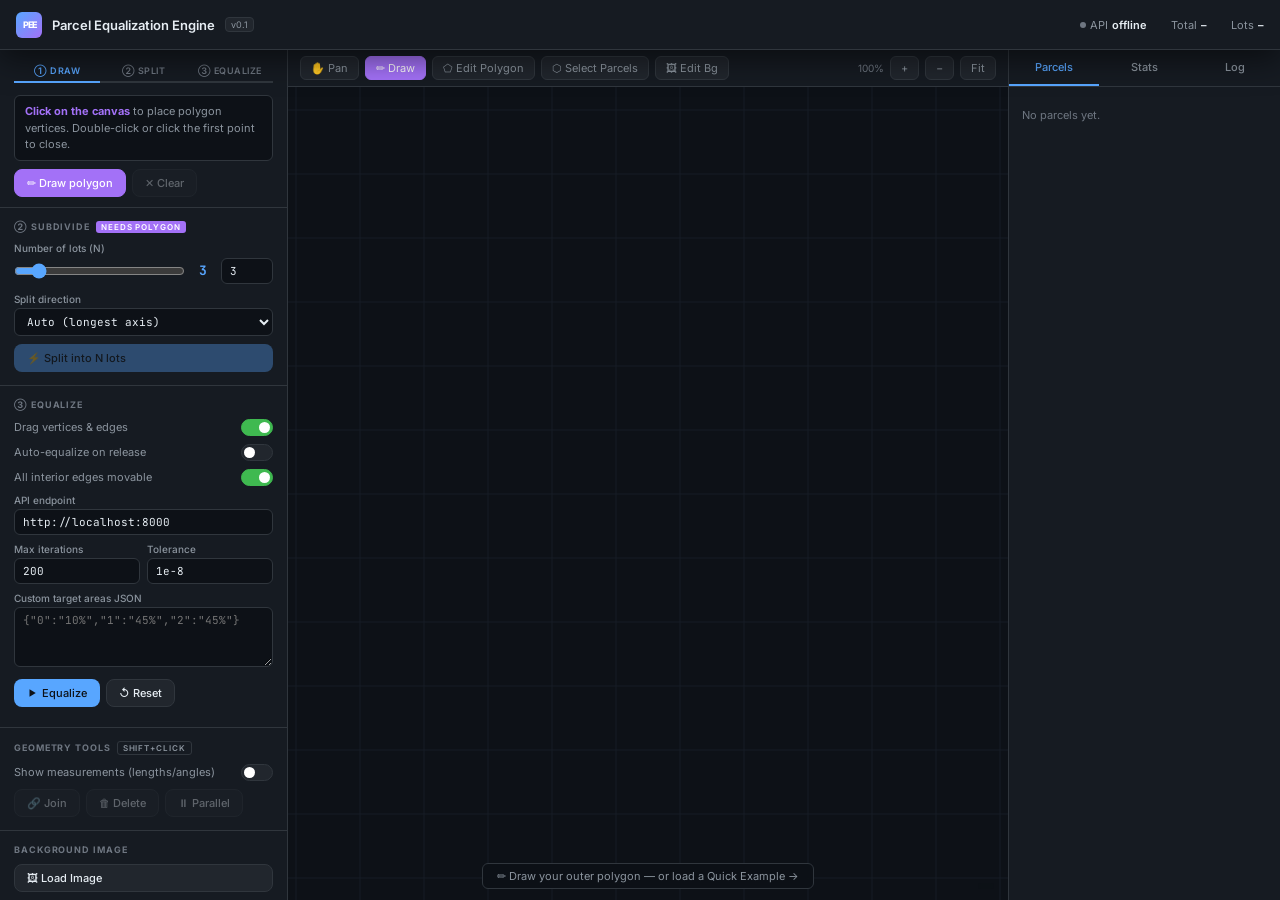
==== gui/index.html @ 61d22f45 "init" ====
<!doctype html>
<html lang="en">
  <head>
    <meta charset="UTF-8" />
    <meta name="viewport" content="width=device-width, initial-scale=1.0" />
    <title>Parcel Equalization Engine</title>
    <link rel="preconnect" href="https://fonts.googleapis.com" />
    <link
      href="https://fonts.googleapis.com/css2?family=Inter:wght@300;400;500;600;700&family=JetBrains+Mono:wght@400;500&display=swap"
      rel="stylesheet"
    />
    <style>
      :root {
        --bg: #0d1117;
        --bg2: #161b22;
        --bg3: #21262d;
        --bg4: #1c2128;
        --border: #30363d;
        --accent: #58a6ff;
        --g: #3fb950;
        --r: #f78166;
        --y: #d29922;
        --p: #a371f7;
        --text: #e6edf3;
        --t2: #8b949e;
        --t3: #6e7681;
        --rad: 8px;
        --sh: 0 8px 32px rgba(0, 0, 0, 0.55);
      }
      *,
      *::before,
      *::after {
        box-sizing: border-box;
        margin: 0;
        padding: 0;
      }
      html,
      body {
        height: 100%;
        font-family: "Inter", sans-serif;
        background: var(--bg);
        color: var(--text);
        overflow: hidden;
      }

      /* layout */
      #app {
        display: grid;
        grid-template-rows: 50px 1fr;
        height: 100vh;
      }
      #main {
        display: grid;
        grid-template-columns: 288px 1fr 272px;
        overflow: hidden;
      }

      /* header */
      header {
        background: var(--bg2);
        border-bottom: 1px solid var(--border);
        display: flex;
        align-items: center;
        gap: 10px;
        padding: 0 16px;
        box-shadow: var(--sh);
        z-index: 10;
      }
      .logo-i {
        width: 26px;
        height: 26px;
        border-radius: 6px;
        background: linear-gradient(135deg, #58a6ff, #a371f7);
        display: flex;
        align-items: center;
        justify-content: center;
        font-size: 9px;
        font-weight: 800;
        color: #fff;
        letter-spacing: -1px;
      }
      .logo-t {
        font-size: 13px;
        font-weight: 600;
      }
      .badge {
        font-size: 9px;
        background: var(--bg3);
        border: 1px solid var(--border);
        border-radius: 4px;
        padding: 1px 5px;
        color: var(--t2);
      }
      .sp {
        flex: 1;
      }
      .hs {
        font-size: 11px;
        color: var(--t2);
        display: flex;
        align-items: center;
        gap: 4px;
      }
      .hs b {
        color: var(--text);
        font-weight: 600;
      }
      .dot {
        width: 6px;
        height: 6px;
        border-radius: 50%;
        background: var(--t3);
        transition: background 0.3s;
      }
      .dot.on {
        background: var(--g);
        box-shadow: 0 0 5px var(--g);
      }

      /* sidebar */
      #sidebar {
        background: var(--bg2);
        border-right: 1px solid var(--border);
        display: flex;
        flex-direction: column;
        overflow-y: auto;
        overflow-x: hidden;
      }
      .sec {
        border-bottom: 1px solid var(--border);
        padding: 13px 14px;
      }
      .sec:last-child {
        border-bottom: none;
      }
      .sh {
        font-size: 9px;
        font-weight: 700;
        color: var(--t3);
        text-transform: uppercase;
        letter-spacing: 0.9px;
        margin-bottom: 9px;
        display: flex;
        align-items: center;
        gap: 6px;
      }
      .sh-badge {
        font-size: 8px;
        background: var(--p);
        color: #fff;
        border-radius: 3px;
        padding: 1px 5px;
        font-weight: 600;
      }

      /* button */
      .btn {
        display: inline-flex;
        align-items: center;
        gap: 5px;
        padding: 6px 12px;
        border-radius: var(--rad);
        border: 1px solid transparent;
        font-family: inherit;
        font-size: 11px;
        font-weight: 500;
        cursor: pointer;
        transition: all 0.15s;
        white-space: nowrap;
      }
      .btn-p {
        background: var(--accent);
        color: #0d1117;
      }
      .btn-p:hover {
        background: #79b8ff;
        box-shadow: 0 0 14px rgba(88, 166, 255, 0.3);
        transform: translateY(-1px);
      }
      .btn-g {
        background: var(--bg3);
        color: var(--text);
        border-color: var(--border);
      }
      .btn-g:hover {
        border-color: var(--accent);
        color: var(--accent);
      }
      .btn-r {
        background: transparent;
        color: var(--r);
        border-color: var(--r);
      }
      .btn-r:hover {
        background: var(--r);
        color: #fff;
      }
      .btn-draw {
        background: transparent;
        color: var(--p);
        border-color: var(--p);
      }
      .btn-draw.active {
        background: var(--p);
        color: #fff;
      }
      .btn:disabled {
        opacity: 0.35;
        cursor: not-allowed;
        transform: none !important;
      }
      .brow {
        display: flex;
        gap: 6px;
        flex-wrap: wrap;
      }

      /* form */
      .fr {
        margin-bottom: 8px;
      }
      .fr label {
        display: block;
        font-size: 10px;
        color: var(--t2);
        margin-bottom: 3px;
        font-weight: 500;
      }
      .fr input,
      .fr select,
      .fr textarea {
        width: 100%;
        background: var(--bg);
        border: 1px solid var(--border);
        border-radius: 6px;
        color: var(--text);
        font-family: "JetBrains Mono", monospace;
        font-size: 11px;
        padding: 5px 8px;
        outline: none;
        transition: border-color 0.15s;
      }
      .fr input:focus,
      .fr select:focus,
      .fr textarea:focus {
        border-color: var(--accent);
        box-shadow: 0 0 0 2px rgba(88, 166, 255, 0.1);
      }
      .fr textarea {
        resize: vertical;
        min-height: 60px;
      }
      .fi2 {
        display: grid;
        grid-template-columns: 1fr 1fr;
        gap: 7px;
      }

      /* slider */
      .slid-wrap {
        display: flex;
        align-items: center;
        gap: 8px;
      }
      .slid-wrap input[type="range"] {
        flex: 1;
        accent-color: var(--accent);
        cursor: pointer;
      }
      .slid-val {
        font-family: "JetBrains Mono", monospace;
        font-size: 13px;
        font-weight: 700;
        color: var(--accent);
        min-width: 20px;
        text-align: center;
      }

      /* toggle */
      .tr {
        display: flex;
        align-items: center;
        justify-content: space-between;
        margin-bottom: 8px;
      }
      .tr label {
        font-size: 11px;
        color: var(--t2);
      }
      .tog {
        width: 32px;
        height: 17px;
        background: var(--bg3);
        border: 1px solid var(--border);
        border-radius: 9px;
        cursor: pointer;
        position: relative;
        transition: background 0.2s;
        flex-shrink: 0;
      }
      .tog.on {
        background: var(--g);
        border-color: var(--g);
      }
      .tog::after {
        content: "";
        width: 11px;
        height: 11px;
        background: #fff;
        border-radius: 50%;
        position: absolute;
        top: 2px;
        left: 2px;
        transition: left 0.2s;
      }
      .tog.on::after {
        left: 17px;
      }

      /* draw status */
      #draw-status {
        font-size: 11px;
        color: var(--t2);
        padding: 7px 10px;
        background: var(--bg);
        border: 1px solid var(--border);
        border-radius: 6px;
        margin-bottom: 8px;
        line-height: 1.5;
      }
      #draw-status b {
        color: var(--p);
      }
      #draw-status.done b {
        color: var(--g);
      }

      /* canvas area */
      #cv-wrap {
        position: relative;
        background: var(--bg);
        display: flex;
        flex-direction: column;
        overflow: hidden;
      }
      #cv-bar {
        padding: 6px 12px;
        background: var(--bg2);
        border-bottom: 1px solid var(--border);
        display: flex;
        align-items: center;
        gap: 6px;
      }
      .tb {
        padding: 4px 10px;
        border-radius: 6px;
        border: 1px solid var(--border);
        background: var(--bg3);
        color: var(--t2);
        font-size: 11px;
        cursor: pointer;
        font-family: inherit;
        transition: all 0.15s;
        display: flex;
        align-items: center;
        gap: 4px;
      }
      .tb:hover {
        border-color: var(--accent);
        color: var(--accent);
      }
      .tb.on {
        background: var(--accent);
        color: #0d1117;
        border-color: var(--accent);
      }
      .tb.on-p {
        background: var(--p);
        color: #fff;
        border-color: var(--p);
      }
      .tb.on-y {
        background: var(--y);
        color: #0d1117;
        border-color: var(--y);
      }
      #cv-ctr {
        flex: 1;
        position: relative;
      }
      canvas {
        display: block;
        width: 100%;
        height: 100%;
        outline: none;
      }
      .hint {
        position: absolute;
        bottom: 12px;
        left: 50%;
        transform: translateX(-50%);
        background: rgba(13, 17, 23, 0.9);
        border: 1px solid var(--border);
        border-radius: 6px;
        padding: 5px 14px;
        font-size: 11px;
        color: var(--t2);
        pointer-events: none;
        backdrop-filter: blur(8px);
        white-space: nowrap;
        transition: opacity 0.3s;
      }

      /* coords display */
      #coords {
        position: absolute;
        bottom: 12px;
        right: 14px;
        font-family: "JetBrains Mono", monospace;
        font-size: 10px;
        color: var(--t3);
        background: rgba(13, 17, 23, 0.7);
        padding: 3px 8px;
        border-radius: 4px;
        pointer-events: none;
      }

      /* right panel */
      #right {
        background: var(--bg2);
        border-left: 1px solid var(--border);
        display: flex;
        flex-direction: column;
        overflow: hidden;
      }
      .tabs {
        display: flex;
        border-bottom: 1px solid var(--border);
      }
      .tab {
        flex: 1;
        padding: 10px 5px;
        font-size: 11px;
        font-weight: 500;
        text-align: center;
        cursor: pointer;
        border-bottom: 2px solid transparent;
        color: var(--t2);
        transition: all 0.15s;
        user-select: none;
      }
      .tab.on {
        color: var(--accent);
        border-bottom-color: var(--accent);
      }
      .tc {
        display: none;
        flex: 1;
        overflow-y: auto;
        padding: 13px;
      }
      .tc.on {
        display: block;
      }

      /* parcel card */
      .pc {
        background: var(--bg3);
        border: 1px solid var(--border);
        border-radius: var(--rad);
        padding: 9px 11px;
        margin-bottom: 6px;
        cursor: pointer;
        transition: border-color 0.15s;
      }
      .pc:hover {
        border-color: #3a4150;
      }
      .pc.sel {
        border-color: var(--accent);
        box-shadow: 0 0 14px rgba(88, 166, 255, 0.1);
      }
      .pch {
        display: flex;
        align-items: center;
        gap: 7px;
        margin-bottom: 4px;
      }
      .pcd {
        width: 8px;
        height: 8px;
        border-radius: 2px;
        flex-shrink: 0;
      }
      .pcn {
        font-size: 11px;
        font-weight: 600;
      }
      .pca {
        font-family: "JetBrains Mono", monospace;
        font-size: 10px;
        color: var(--t2);
      }
      .pce {
        font-size: 9px;
        margin-top: 3px;
      }
      .eg {
        color: var(--g);
      }
      .ew {
        color: var(--y);
      }
      .eb {
        color: var(--r);
      }
      .pb {
        height: 3px;
        background: var(--bg);
        border-radius: 2px;
        margin-top: 5px;
        overflow: hidden;
      }
      .pf {
        height: 100%;
        border-radius: 2px;
        transition: width 0.5s ease;
      }

      /* stats */
      .sg {
        display: grid;
        grid-template-columns: 1fr 1fr;
        gap: 6px;
        margin-bottom: 10px;
      }
      .sc {
        background: var(--bg3);
        border: 1px solid var(--border);
        border-radius: 6px;
        padding: 8px 10px;
      }
      .sl {
        font-size: 9px;
        color: var(--t3);
        text-transform: uppercase;
        letter-spacing: 0.5px;
      }
      .sv {
        font-size: 16px;
        font-weight: 700;
        font-family: "JetBrains Mono", monospace;
        margin-top: 1px;
      }
      .sv.g {
        color: var(--g);
      }
      .sv.r {
        color: var(--r);
      }
      .sv.a {
        color: var(--accent);
      }

      /* log */
      #log {
        font-family: "JetBrains Mono", monospace;
        font-size: 10px;
        color: var(--t2);
        white-space: pre-wrap;
        word-break: break-all;
        padding: 9px;
        background: var(--bg);
        border: 1px solid var(--border);
        border-radius: 6px;
        max-height: 100%;
        overflow-y: auto;
        line-height: 1.7;
      }
      .lok {
        color: var(--g);
      }
      .lr {
        color: var(--r);
      }
      .la {
        color: var(--accent);
      }
      .ly {
        color: var(--y);
      }

      /* toast */
      #toasts {
        position: fixed;
        top: 62px;
        right: 12px;
        display: flex;
        flex-direction: column;
        gap: 6px;
        z-index: 999;
      }
      .toast {
        background: var(--bg2);
        border: 1px solid var(--border);
        border-radius: 7px;
        padding: 8px 13px;
        font-size: 11px;
        box-shadow: var(--sh);
        display: flex;
        align-items: center;
        gap: 8px;
        animation: tin 0.2s ease;
        max-width: 280px;
      }
      .toast.ok {
        border-color: var(--g);
      }
      .toast.er {
        border-color: var(--r);
      }
      @keyframes tin {
        from {
          opacity: 0;
          transform: translateX(14px);
        }
        to {
          opacity: 1;
          transform: none;
        }
      }

      /* spinner */
      .sp2 {
        width: 12px;
        height: 12px;
        border: 2px solid transparent;
        border-top-color: currentColor;
        border-radius: 50%;
        animation: rot 0.7s linear infinite;
        display: inline-block;
      }
      @keyframes rot {
        to {
          transform: rotate(360deg);
        }
      }

      ::-webkit-scrollbar {
        width: 4px;
        height: 4px;
      }
      ::-webkit-scrollbar-track {
        background: transparent;
      }
      ::-webkit-scrollbar-thumb {
        background: var(--border);
        border-radius: 2px;
      }

      /* modal */
      #modal {
        display: none;
        position: fixed;
        inset: 0;
        background: rgba(0, 0, 0, 0.72);
        z-index: 500;
        align-items: center;
        justify-content: center;
      }
      #modal.open {
        display: flex;
      }
      .mbox {
        background: var(--bg2);
        border: 1px solid var(--border);
        border-radius: 10px;
        padding: 20px;
        width: 480px;
        max-height: 78vh;
        overflow-y: auto;
        box-shadow: var(--sh);
      }
      .mt {
        font-size: 14px;
        font-weight: 600;
        margin-bottom: 12px;
      }
      .mf {
        display: flex;
        gap: 7px;
        margin-top: 12px;
        justify-content: flex-end;
      }

      /* step indicator */
      .steps {
        display: flex;
        gap: 0;
        margin-bottom: 12px;
      }
      .step {
        flex: 1;
        padding: 5px 0;
        font-size: 9px;
        text-align: center;
        color: var(--t3);
        border-bottom: 2px solid var(--border);
        font-weight: 600;
        text-transform: uppercase;
        letter-spacing: 0.5px;
      }
      .step.done {
        color: var(--g);
        border-bottom-color: var(--g);
      }
      .step.active {
        color: var(--accent);
        border-bottom-color: var(--accent);
      }
    </style>
  </head>
  <body>
    <div id="app">
      <!-- HEADER -->
      <header>
        <div class="logo-i">PEE</div>
        <div class="logo-t">Parcel Equalization Engine</div>
        <div class="badge">v0.1</div>
        <div class="sp"></div>
        <div class="hs">
          <div class="dot" id="api-dot"></div>
          API <b id="api-st">–</b>
        </div>
        &nbsp;
        <div class="hs">Total <b id="hdr-a">–</b></div>
        &nbsp;
        <div class="hs">Lots <b id="hdr-n">–</b></div>
      </header>

      <div id="main">
        <!-- ═══ SIDEBAR ═══ -->
        <div id="sidebar">
          <!-- STEP INDICATOR -->
          <div class="sec" style="padding: 10px 14px">
            <div class="steps">
              <div class="step active" id="stp-1">① Draw</div>
              <div class="step" id="stp-2">② Split</div>
              <div class="step" id="stp-3">③ Equalize</div>
            </div>

            <!-- Draw status -->
            <div id="draw-status">
              <b>Click on the canvas to place polygon vertices.</b> Double-click
              or click the first point to close.
            </div>

            <div class="brow" style="margin-top: 8px">
              <button
                class="btn btn-draw active"
                id="btn-draw-tool"
                onclick="setTool('draw')"
              >
                ✏ Draw polygon
              </button>
              <button
                class="btn btn-g"
                id="btn-clear-draw"
                onclick="clearDraw()"
                disabled
              >
                ✕ Clear
              </button>
            </div>
          </div>

          <!-- SUBDIVIDE -->
          <div class="sec" id="sec-split">
            <div class="sh">
              ② Subdivide
              <span class="sh-badge" id="split-badge">needs polygon</span>
            </div>

            <div class="fr">
              <label>Number of lots (N)</label>
              <div class="slid-wrap">
                <input
                  type="range"
                  id="n-range"
                  min="2"
                  max="20"
                  value="3"
                  oninput="syncN(this.value)"
                />
                <div class="slid-val" id="n-val">3</div>
                <input
                  type="number"
                  id="n-num"
                  min="2"
                  max="20"
                  value="3"
                  style="width: 52px"
                  oninput="syncN(this.value)"
                />
              </div>
            </div>

            <div class="fr">
              <label>Split direction</label>
              <select id="split-dir">
                <option value="auto">Auto (longest axis)</option>
                <option value="h">Horizontal strips</option>
                <option value="v">Vertical strips</option>
              </select>
            </div>

            <button
              class="btn btn-p"
              id="btn-split"
              onclick="doSplit()"
              disabled
              style="width: 100%"
            >
              ⚡ Split into N lots
            </button>
          </div>

          <!-- EQUALIZE -->
          <div class="sec">
            <div class="sh">③ Equalize</div>

            <div class="tr">
              <label>Drag vertices &amp; edges</label>
              <div
                class="tog on"
                id="tog-drag"
                onclick="tog(this, 'dragMode')"
              ></div>
            </div>
            <div class="tr">
              <label>Auto-equalize on release</label>
              <div
                class="tog"
                id="tog-live"
                onclick="tog(this, 'liveEq')"
              ></div>
            </div>
            <div class="tr">
              <label>All interior edges movable</label>
              <div
                class="tog on"
                id="tog-all"
                onclick="tog(this, 'allMovable')"
              ></div>
            </div>

            <div class="fr">
              <label>API endpoint</label
              ><input id="api-url" value="http://localhost:8000" />
            </div>
            <div class="fi2">
              <div class="fr">
                <label>Max iterations</label
                ><input id="max-iter" type="number" value="200" />
              </div>
              <div class="fr">
                <label>Tolerance</label><input id="tol" value="1e-8" />
              </div>
            </div>
            <div class="fr">
              <label>Custom target areas JSON</label>
              <textarea
                id="ta-json"
                placeholder='{"0":"10%","1":"45%","2":"45%"}'
              ></textarea>
            </div>

            <div class="brow" style="margin-bottom: 7px">
              <button class="btn btn-p" id="btn-eq" onclick="runEq()">
                <svg
                  width="10"
                  height="10"
                  viewBox="0 0 16 16"
                  fill="currentColor"
                >
                  <path d="M4 2l10 6-10 6V2z" />
                </svg>
                Equalize
              </button>
              <button class="btn btn-g" onclick="resetAll()">↺ Reset</button>
            </div>
          </div>

          <!-- GEOMETRY TOOLS -->
          <div class="sec">
            <div class="sh">
              Geometry Tools
              <span
                class="sh-badge"
                style="
                  background: transparent;
                  color: var(--t2);
                  border: 1px solid var(--border);
                "
                >Shift+Click</span
              >
            </div>
            <div class="tr" style="margin-bottom: 8px">
              <label>Show measurements (lengths/angles)</label>
              <div
                class="tog"
                id="tog-meas"
                onclick="tog(this, 'showMeas')"
              ></div>
            </div>
            <div class="brow">
              <button
                class="btn btn-g"
                id="btn-join"
                onclick="joinSelected()"
                disabled
              >
                🔗 Join
              </button>
              <button
                class="btn btn-g"
                id="btn-del"
                onclick="deleteSelected()"
                disabled
              >
                🗑 Delete
              </button>
              <button
                class="btn btn-g"
                id="btn-para"
                onclick="makeParallel()"
                disabled
              >
                ⏸ Parallel
              </button>
            </div>
          </div>

          <!-- BACKGROUND IMAGE -->
          <div class="sec">
            <div class="sh">Background Image</div>
            <input
              type="file"
              id="bg-file"
              accept="image/*"
              style="display: none"
              onchange="loadBg(this)"
            />
            <button
              class="btn btn-g"
              onclick="document.getElementById('bg-file').click()"
              style="width: 100%; margin-bottom: 8px"
            >
              🖼 Load Image
            </button>

            <div id="bg-controls" style="display: none">
              <div class="fr">
                <label>Opacity</label
                ><input
                  id="bg-op"
                  type="range"
                  min="0"
                  max="1"
                  step="0.05"
                  value="0.5"
                  oninput="
                    S.bg.opacity = parseFloat(this.value);
                    draw();
                  "
                />
              </div>

              <div class="fr">
                <label>Rotation (deg)</label
                ><input
                  id="bg-rt"
                  type="range"
                  min="-180"
                  max="180"
                  step="1"
                  value="0"
                  oninput="
                    S.bg.rot = parseFloat(this.value);
                    draw();
                  "
                />
              </div>
              <div class="fi2">
                <div class="fr">
                  <label>X Offset</label
                  ><input
                    id="bg-x"
                    type="number"
                    value="0"
                    step="5"
                    oninput="
                      S.bg.x = parseFloat(this.value) || 0;
                      draw();
                    "
                  />
                </div>
                <div class="fr">
                  <label>Y Offset</label
                  ><input
                    id="bg-y"
                    type="number"
                    value="0"
                    step="5"
                    oninput="
                      S.bg.y = parseFloat(this.value) || 0;
                      draw();
                    "
                  />
                </div>
              </div>
            </div>
          </div>

          <!-- QUICK EXAMPLES -->
          <div class="sec">
            <div class="sh">Quick examples</div>
            <div class="brow">
              <button class="btn btn-g" onclick="loadEx('3lot')">3-lot</button>
              <button class="btn btn-g" onclick="loadEx('5lot')">5-lot</button>
              <button class="btn btn-g" onclick="loadEx('lshape')">
                L-shape
              </button>
              <button class="btn btn-g" onclick="loadEx('fan')">Fan</button>
            </div>
          </div>

          <!-- IMPORT / EXPORT -->
          <div class="sec">
            <div class="sh">Import / Export</div>
            <div class="brow">
              <button class="btn btn-g" onclick="openModal()">
                📋 Paste GeoJSON
              </button>
              <button class="btn btn-g" onclick="exportGJ()">⬇ Export</button>
            </div>
          </div>
        </div>
        <!-- /sidebar -->

        <!-- ═══ CANVAS ═══ -->
        <div id="cv-wrap">
          <div id="cv-bar">
            <button class="tb" id="tool-pan" onclick="setTool('pan')">
              ✋ Pan
            </button>
            <button class="tb on-p" id="tool-draw" onclick="setTool('draw')">
              ✏ Draw
            </button>
            <button
              class="tb"
              id="tool-edit-outer"
              onclick="setTool('edit-outer')"
            >
              ⬠ Edit Polygon
            </button>
            <button class="tb" id="tool-select" onclick="setTool('select')">
              ⬡ Select Parcels
            </button>
            <button class="tb" id="tool-edit-bg" onclick="setTool('edit-bg')">
              🖼 Edit Bg
            </button>
            <div style="flex: 1"></div>
            <span style="font-size: 10px; color: var(--t3)" id="zoom-lbl"
              >100%</span
            >
            <button class="tb" onclick="doZoom(1.2)">+</button>
            <button class="tb" onclick="doZoom(0.83)">−</button>
            <button class="tb" onclick="fitView()">Fit</button>
          </div>
          <div id="cv-ctr">
            <canvas id="canvas" tabindex="1"></canvas>
            <div class="hint" id="hint">
              ✏ Draw your outer polygon — or load a Quick Example →
            </div>
            <div id="coords"></div>
          </div>
        </div>

        <!-- ═══ RIGHT PANEL ═══ -->
        <div id="right">
          <div class="tabs">
            <div class="tab on" onclick="showTab('parcels')">Parcels</div>
            <div class="tab" onclick="showTab('stats')">Stats</div>
            <div class="tab" onclick="showTab('log')">Log</div>
          </div>
          <div class="tc on" id="tab-parcels">
            <div id="main-pc-info" style="margin-bottom: 8px"></div>
            <div id="pc-list">
              <p style="color: var(--t3); font-size: 11px">No parcels yet.</p>
            </div>
          </div>
          <div class="tc" id="tab-stats">
            <div class="sg">
              <div class="sc">
                <div class="sl">Status</div>
                <div class="sv" id="st-ok">–</div>
              </div>
              <div class="sc">
                <div class="sl">Iters</div>
                <div class="sv a" id="st-it">–</div>
              </div>
              <div class="sc">
                <div class="sl">Max Err %</div>
                <div class="sv" id="st-er">–</div>
              </div>
              <div class="sc">
                <div class="sl">Parcels</div>
                <div class="sv a" id="st-n">–</div>
              </div>
            </div>
          </div>
          <div
            class="tc"
            id="tab-log"
            style="padding: 0; flex: 1; overflow: hidden"
          >
            <div
              id="log"
              style="
                height: 100%;
                max-height: none;
                border: none;
                border-radius: 0;
              "
            >
              Parcel Equalization Engine ready. Tip: ✏ Draw a polygon → ⚡ Split
              → ⬡ drag vertices/edges → ▶ Equalize Hold Shift or Alt while
              dragging to bypass snapping. Select a vertex and press Delete to
              remove it.
            </div>
          </div>
        </div>
      </div>
      <!-- /main -->
    </div>
    <!-- /app -->

    <div id="toasts"></div>

    <!-- PASTE MODAL -->
    <div id="modal">
      <div class="mbox">
        <div class="mt">Paste custom GeoJSON</div>
        <div class="fr">
          <label
            ><code style="color: var(--accent)">{"outer":…,"parcels":[…]}</code>
            or FeatureCollection</label
          >
          <textarea
            id="paste-in"
            style="min-height: 190px; font-size: 10px"
            placeholder='{"outer":{"type":"Polygon","coordinates":[…]},"parcels":[…]}'
          ></textarea>
        </div>
        <div class="mf">
          <button class="btn btn-g" onclick="closeModal()">Cancel</button>
          <button class="btn btn-p" onclick="importGJ()">Load</button>
        </div>
      </div>
    </div>

    <script>
      // ══════════════════════════════════════════════════════
      // COLOURS & EXAMPLES
      // ══════════════════════════════════════════════════════
      const COLORS = [
        "#58a6ff",
        "#3fb950",
        "#a371f7",
        "#f78166",
        "#d29922",
        "#56d364",
        "#79c0ff",
        "#ffa657",
        "#f2cc60",
        "#bc8cff",
      ];

      const EXAMPLES = {
        "3lot": {
          outer: {
            type: "Polygon",
            coordinates: [
              [
                [0, 0],
                [30, 0],
                [30, 10],
                [0, 10],
                [0, 0],
              ],
            ],
          },
          parcels: [
            {
              type: "Polygon",
              coordinates: [
                [
                  [0, 0],
                  [8, 0],
                  [8, 10],
                  [0, 10],
                  [0, 0],
                ],
              ],
            },
            {
              type: "Polygon",
              coordinates: [
                [
                  [8, 0],
                  [22, 0],
                  [22, 10],
                  [8, 10],
                  [8, 0],
                ],
              ],
            },
            {
              type: "Polygon",
              coordinates: [
                [
                  [22, 0],
                  [30, 0],
                  [30, 10],
                  [22, 10],
                  [22, 0],
                ],
              ],
            },
          ],
        },
        "5lot": {
          outer: {
            type: "Polygon",
            coordinates: [
              [
                [0, 0],
                [50, 0],
                [50, 10],
                [0, 10],
                [0, 0],
              ],
            ],
          },
          parcels: [
            {
              type: "Polygon",
              coordinates: [
                [
                  [0, 0],
                  [5, 0],
                  [5, 10],
                  [0, 10],
                  [0, 0],
                ],
              ],
            },
            {
              type: "Polygon",
              coordinates: [
                [
                  [5, 0],
                  [20, 0],
                  [20, 10],
                  [5, 10],
                  [5, 0],
                ],
              ],
            },
            {
              type: "Polygon",
              coordinates: [
                [
                  [20, 0],
                  [28, 0],
                  [28, 10],
                  [20, 10],
                  [20, 0],
                ],
              ],
            },
            {
              type: "Polygon",
              coordinates: [
                [
                  [28, 0],
                  [40, 0],
                  [40, 10],
                  [28, 10],
                  [28, 0],
                ],
              ],
            },
            {
              type: "Polygon",
              coordinates: [
                [
                  [40, 0],
                  [50, 0],
                  [50, 10],
                  [40, 10],
                  [40, 0],
                ],
              ],
            },
          ],
        },
        lshape: {
          outer: {
            type: "Polygon",
            coordinates: [
              [
                [0, 0],
                [20, 0],
                [20, 8],
                [10, 8],
                [10, 16],
                [0, 16],
                [0, 0],
              ],
            ],
          },
          parcels: [
            {
              type: "Polygon",
              coordinates: [
                [
                  [0, 0],
                  [10, 0],
                  [10, 8],
                  [0, 8],
                  [0, 0],
                ],
              ],
            },
            {
              type: "Polygon",
              coordinates: [
                [
                  [10, 0],
                  [20, 0],
                  [20, 8],
                  [10, 8],
                  [10, 0],
                ],
              ],
            },
            {
              type: "Polygon",
              coordinates: [
                [
                  [0, 8],
                  [10, 8],
                  [10, 16],
                  [0, 16],
                  [0, 8],
                ],
              ],
            },
          ],
        },
        fan: {
          outer: {
            type: "Polygon",
            coordinates: [
              [
                [0, 0],
                [16, 0],
                [16, 10],
                [0, 10],
                [0, 0],
              ],
            ],
          },
          parcels: [
            {
              type: "Polygon",
              coordinates: [
                [
                  [0, 0],
                  [16, 0],
                  [8, 5],
                  [0, 0],
                ],
              ],
            },
            {
              type: "Polygon",
              coordinates: [
                [
                  [16, 0],
                  [16, 10],
                  [8, 5],
                  [16, 0],
                ],
              ],
            },
            {
              type: "Polygon",
              coordinates: [
                [
                  [16, 10],
                  [0, 10],
                  [0, 0],
                  [8, 5],
                  [16, 10],
                ],
              ],
            },
          ],
        },
      };

      // ══════════════════════════════════════════════════════
      // STATE
      // ══════════════════════════════════════════════════════
      const S = {
        tool: "draw",
        zoom: 40,
        pan: { x: 15, y: 5 },
        // Topology
        topo: null,
        outerGeo: null, // [{x,y}] — outer polygon used for split
        // Drawing
        drawPts: [], // [{x,y}] placed points
        mousePt: null, // current mouse world pos
        drawDone: false, // polygon closed
        showMeas: false,
        hoveredParcelId: null,
        // Drag / Select (Independent for outer vs topo)
        selVtxs: [], // array of {type:'topo'|'outer', id}
        selEdges: [], // array of edge objects
        dragVtx: null,
        dragStartPos: null,
        selVtxsInit: null,
        hoverVtx: null,
        dragEdge: null,
        hoverEdge: null,
        dragPan: null,
        selParcel: null,
        // Toggles
        dragMode: true,
        liveEq: false,
        allMovable: true,
        // Background
        bgImage: null,
        bg: { x: 0, y: 0, scale: 1, rot: 0, opacity: 0.5 },
        dragBg: null,
        dragBgStart: null,
      };

      // ══════════════════════════════════════════════════════
      // CANVAS
      // ══════════════════════════════════════════════════════
      const canvas = document.getElementById("canvas");
      const ctx = canvas.getContext("2d");

      function resize() {
        const c = document.getElementById("cv-ctr");
        canvas.width = c.clientWidth;
        canvas.height = c.clientHeight;
        draw();
      }
      window.addEventListener("resize", resize);
      resize();

      // ══════════════════════════════════════════════════════
      // WORLD ↔ SCREEN
      // ══════════════════════════════════════════════════════
      function w2s(wx, wy) {
        return [
          canvas.width / 2 + (wx - S.pan.x) * S.zoom,
          canvas.height / 2 - (wy - S.pan.y) * S.zoom,
        ];
      }
      function s2w(sx, sy) {
        return [
          (sx - canvas.width / 2) / S.zoom + S.pan.x,
          -(sy - canvas.height / 2) / S.zoom + S.pan.y,
        ];
      }

      // ══════════════════════════════════════════════════════
      // MATH / GEOMETRY HELPERS
      // ══════════════════════════════════════════════════════
      function closestPointOnSeg(p, a, b) {
        const dx = b.x - a.x,
          dy = b.y - a.y;
        const l2 = dx * dx + dy * dy;
        if (l2 === 0) return { x: a.x, y: a.y, t: 0 };
        let t = ((p.x - a.x) * dx + (p.y - a.y) * dy) / l2;
        t = Math.max(0, Math.min(1, t));
        return { x: a.x + t * dx, y: a.y + t * dy, t: t };
      }

      function constrainToBoundary(wx, wy) {
        if (!S.outerGeo || S.outerGeo.length < 3) return { x: wx, y: wy };
        let best = null,
          minDist = Infinity;
        for (let i = 0; i < S.outerGeo.length; i++) {
          const a = S.outerGeo[i],
            b = S.outerGeo[(i + 1) % S.outerGeo.length];
          const cp = closestPointOnSeg({ x: wx, y: wy }, a, b);
          const d = Math.hypot(wx - cp.x, wy - cp.y);
          if (d < minDist) {
            minDist = d;
            best = cp;
          }
        }
        return best;
      }

      function pipPoly(wx, wy, poly) {
        let inside = false;
        for (let i = 0, j = poly.length - 1; i < poly.length; j = i++) {
          const { x: xi, y: yi } = poly[i],
            { x: xj, y: yj } = poly[j];
          if (
            yi > wy !== yj > wy &&
            wx < ((xj - xi) * (wy - yi)) / (yj - yi) + xi
          ) {
            inside = !inside;
          }
        }
        return inside;
      }

      function sameVtx(v1, v2) {
        if (!v1 && !v2) return true;
        if (!v1 || !v2) return false;
        return v1.type === v2.type && v1.id === v2.id;
      }

      function getSnapPoint(wx, wy, ignoreVtx = null) {
        let best = null,
          minDist = Infinity;

        if (S.topo) {
          S.topo.vertices.forEach((v, i) => {
            if (ignoreVtx && ignoreVtx.type === "topo" && ignoreVtx.id === i)
              return;
            const d = Math.hypot(wx - v.x, wy - v.y);
            if (d > 1e-4 && d < minDist) {
              minDist = d;
              best = { x: v.x, y: v.y };
            }
          });
        }
        if (S.outerGeo) {
          S.outerGeo.forEach((v, i) => {
            if (ignoreVtx && ignoreVtx.type === "outer" && ignoreVtx.id === i)
              return;
            const d = Math.hypot(wx - v.x, wy - v.y);
            if (d > 1e-4 && d < minDist) {
              minDist = d;
              best = { x: v.x, y: v.y };
            }
          });
        }

        if (S.outerGeo) {
          for (let i = 0; i < S.outerGeo.length; i++) {
            if (
              ignoreVtx &&
              ignoreVtx.type === "outer" &&
              (ignoreVtx.id === i ||
                ignoreVtx.id === (i + 1) % S.outerGeo.length)
            )
              continue;
            const a = S.outerGeo[i],
              b = S.outerGeo[(i + 1) % S.outerGeo.length];
            const cp = closestPointOnSeg({ x: wx, y: wy }, a, b);
            const d = Math.hypot(wx - cp.x, wy - cp.y);
            if (d > 1e-4 && d < minDist) {
              minDist = d;
              best = cp;
            }
          }
        }
        if (S.topo) {
          S.topo.parcels.forEach((p) => {
            for (let i = 0; i < p.vids.length; i++) {
              const v1 = p.vids[i],
                v2 = p.vids[(i + 1) % p.vids.length];
              if (
                ignoreVtx &&
                ignoreVtx.type === "topo" &&
                (ignoreVtx.id === v1 || ignoreVtx.id === v2)
              )
                continue;
              const a = S.topo.vertices[v1],
                b = S.topo.vertices[v2];
              const cp = closestPointOnSeg({ x: wx, y: wy }, a, b);
              const d = Math.hypot(wx - cp.x, wy - cp.y);
              if (d > 1e-4 && d < minDist) {
                minDist = d;
                best = cp;
              }
            }
          });
        }
        return { pt: best, dist: minDist };
      }

      function enforceInsideAndSnap(wx, wy, e, ignoreVtx = null) {
        if (ignoreVtx && ignoreVtx.type === "outer") {
          const disableSnap =
            e && (e.shiftKey || e.altKey || e.ctrlKey || e.metaKey);
          if (!disableSnap) {
            const snap = getSnapPoint(wx, wy, ignoreVtx);
            if (snap.pt && snap.dist < 16 / S.zoom) return snap.pt;
          }
          return { x: wx, y: wy };
        }

        let isInside = true,
          cp = null;
        if (S.outerGeo && S.outerGeo.length >= 3) {
          isInside = pipPoly(wx, wy, S.outerGeo);
          cp = constrainToBoundary(wx, wy);
        }

        let target = { x: wx, y: wy };
        if (!isInside && cp) {
          target = cp;
        }

        const disableSnap =
          e && (e.shiftKey || e.altKey || e.ctrlKey || e.metaKey);
        if (!disableSnap) {
          const snap = getSnapPoint(target.x, target.y, ignoreVtx);
          // Snap radius gets slightly larger if constrained to boundary to help catch vertices
          if (snap.pt && snap.dist < 16 / S.zoom) return snap.pt;
        }

        return target;
      }

      // ══════════════════════════════════════════════════════
      // HIT TEST
      // ══════════════════════════════════════════════════════
      function hitVtx(sx, sy) {
        const [wx, wy] = s2w(sx, sy);
        let best = null,
          bestD = Infinity;

        if (S.tool === "select" && S.topo) {
          S.topo.vertices.forEach((v, i) => {
            const [vsx, vsy] = w2s(v.x, v.y);
            const d = Math.hypot(sx - vsx, sy - vsy);
            if (d < 14 && d < bestD) {
              bestD = d;
              best = { type: "topo", id: i };
            }
          });
        } else if (S.tool === "edit-outer" && S.outerGeo) {
          S.outerGeo.forEach((v, i) => {
            const [vsx, vsy] = w2s(v.x, v.y);
            const d = Math.hypot(sx - vsx, sy - vsy);
            if (d < 14 && d < bestD) {
              bestD = d;
              best = { type: "outer", id: i };
            }
          });
        }
        return best;
      }

      function hitEdge(sx, sy) {
        const [wx, wy] = s2w(sx, sy);
        let best = null,
          bestD = Infinity;

        if (S.tool === "select" && S.topo) {
          S.topo.parcels.forEach((p) => {
            for (let i = 0; i < p.vids.length; i++) {
              const v1 = p.vids[i],
                v2 = p.vids[(i + 1) % p.vids.length];
              const A = S.topo.vertices[v1],
                B = S.topo.vertices[v2];
              const [Asx, Asy] = w2s(A.x, A.y);
              const [Bsx, Bsy] = w2s(B.x, B.y);
              const cp = closestPointOnSeg(
                { x: sx, y: sy },
                { x: Asx, y: Asy },
                { x: Bsx, y: Bsy },
              );
              const d = Math.hypot(sx - cp.x, sy - cp.y);
              if (d < 8 && d < bestD) {
                bestD = d;
                best = { type: "topo", v1, v2 };
              }
            }
          });
        } else if (S.tool === "edit-outer" && S.outerGeo) {
          for (let i = 0; i < S.outerGeo.length; i++) {
            const a = S.outerGeo[i],
              b = S.outerGeo[(i + 1) % S.outerGeo.length];
            const [Asx, Asy] = w2s(a.x, a.y);
            const [Bsx, Bsy] = w2s(b.x, b.y);
            const cp = closestPointOnSeg(
              { x: sx, y: sy },
              { x: Asx, y: Asy },
              { x: Bsx, y: Bsy },
            );
            const d = Math.hypot(sx - cp.x, sy - cp.y);
            if (d < 8 && d < bestD) {
              bestD = d;
              best = { type: "outer", i1: i, i2: (i + 1) % S.outerGeo.length };
            }
          }
        }
        return best;
      }

      function hitBg(sx, sy) {
        if (S.tool !== "edit-bg" || !S.bgImage) return null;
        const [wx, wy] = s2w(sx, sy);
        const sw = S.bgImage.width * S.bg.scale;
        const sh = S.bgImage.height * S.bg.scale;
        const hw = sw / 2,
          hh = sh / 2;

        const dx = wx - S.bg.x,
          dy = wy - S.bg.y;
        const angle = (-S.bg.rot * Math.PI) / 180;
        const rx = dx * Math.cos(angle) - dy * Math.sin(angle);
        const ry = dx * Math.sin(angle) + dy * Math.cos(angle);

        const r = 16 / S.zoom;
        const corners = [
          { id: "tl", x: -hw, y: -hh },
          { id: "tr", x: hw, y: -hh },
          { id: "bl", x: -hw, y: hh },
          { id: "br", x: hw, y: hh },
        ];

        for (let c of corners) {
          if (Math.hypot(rx - c.x, ry - c.y) < r)
            return { type: "bg-corner", id: c.id };
        }

        if (rx >= -hw && rx <= hw && ry >= -hh && ry <= hh)
          return { type: "bg-body" };
        return null;
      }

      function pip(wx, wy, p) {
        const ring = p.vids.map((i) => S.topo.vertices[i]);
        let inside = false;
        for (let i = 0, j = ring.length - 1; i < ring.length; j = i++) {
          const { x: xi, y: yi } = ring[i],
            { x: xj, y: yj } = ring[j];
          if (
            yi > wy !== yj > wy &&
            wx < ((xj - xi) * (wy - yi)) / (yj - yi) + xi
          )
            inside = !inside;
        }
        return inside;
      }

      function lineIntersection(p1, p2, p3, p4) {
        const d1x = p1.x - p2.x,
          d1y = p1.y - p2.y;
        const d2x = p3.x - p4.x,
          d2y = p3.y - p4.y;
        const det = d1x * d2y - d1y * d2x;
        if (Math.abs(det) < 1e-9) return null;
        const c1 = p1.x * p2.y - p1.y * p2.x;
        const c2 = p3.x * p4.y - p3.y * p4.x;
        return {
          x: (c1 * d2x - c2 * d1x) / det,
          y: (c1 * d2y - c2 * d1y) / det,
        };
      }

      function getAdjVertex(vid, excludeVid) {
        if (!S.topo) return null;
        let best = null;
        S.topo.parcels.forEach((p) => {
          const n = p.vids.length;
          for (let i = 0; i < n; i++) {
            if (p.vids[i] === vid) {
              const p1 = p.vids[(i + n - 1) % n];
              const p2 = p.vids[(i + 1) % n];
              if (p1 !== excludeVid) best = p1;
              else if (p2 !== excludeVid) best = p2;
            }
          }
        });
        return best;
      }

      function getEdgePts(ed) {
        if (ed.type === "topo")
          return {
            A: S.topo.vertices[ed.v1],
            B: S.topo.vertices[ed.v2],
            v1: ed.v1,
            v2: ed.v2,
          };
        else
          return {
            A: S.outerGeo[ed.i1],
            B: S.outerGeo[ed.i2],
            i1: ed.i1,
            i2: ed.i2,
          };
      }

      function makeParallel() {
        if (!S.selEdges || S.selEdges.length !== 2) return;
        const ref = getEdgePts(S.selEdges[0]);
        const tgt = getEdgePts(S.selEdges[1]);

        // Reference vector
        const rx = ref.B.x - ref.A.x,
          ry = ref.B.y - ref.A.y;

        // Target midpoint
        const mx = (tgt.A.x + tgt.B.x) / 2,
          my = (tgt.A.y + tgt.B.y) / 2;

        // New Target infinite line passes through (mx, my) and (mx+rx, my+ry)
        const p1 = { x: mx, y: my },
          p2 = { x: mx + rx, y: my + ry };

        if (S.selEdges[1].type === "topo") {
          const a1 = getAdjVertex(tgt.v1, tgt.v2);
          const a2 = getAdjVertex(tgt.v2, tgt.v1);

          if (a1 !== null) {
            const vA = S.topo.vertices[a1];
            const inter = lineIntersection(p1, p2, tgt.A, vA);
            if (inter) {
              S.topo.vertices[tgt.v1].x = inter.x;
              S.topo.vertices[tgt.v1].y = inter.y;
            }
          }
          if (a2 !== null) {
            const vB = S.topo.vertices[a2];
            const inter = lineIntersection(p1, p2, tgt.B, vB);
            if (inter) {
              S.topo.vertices[tgt.v2].x = inter.x;
              S.topo.vertices[tgt.v2].y = inter.y;
            }
          }
        } else {
          const len = S.outerGeo.length;
          const a1 = (tgt.i1 - 1 + len) % len;
          const a2 = (tgt.i2 + 1) % len;

          const vA = S.outerGeo[a1],
            vB = S.outerGeo[a2];
          const inter1 = lineIntersection(p1, p2, tgt.A, vA);
          if (inter1) {
            S.outerGeo[tgt.i1].x = inter1.x;
            S.outerGeo[tgt.i1].y = inter1.y;
          }

          const inter2 = lineIntersection(p1, p2, tgt.B, vB);
          if (inter2) {
            S.outerGeo[tgt.i2].x = inter2.x;
            S.outerGeo[tgt.i2].y = inter2.y;
          }
        }

        toast("Edge made parallel to reference", "ok");
        draw();
        updatePcList();
        updateVtxTools();
      }

      // ══════════════════════════════════════════════════════
      // DELETION & JOINING LOGIC
      // ══════════════════════════════════════════════════════
      function deleteVertices(vidsToRemove) {
        if (!S.topo || !vidsToRemove.length) return;
        const sorted = [...new Set(vidsToRemove)].sort((a, b) => b - a);
        sorted.forEach((vid) => {
          S.topo.parcels.forEach((p) => {
            p.vids = p.vids.filter((id) => id !== vid);
          });
          S.topo.vertices.splice(vid, 1);
          S.topo.parcels.forEach((p) => {
            p.vids = p.vids.map((id) => (id > vid ? id - 1 : id));
          });
        });
      }

      function deleteOuterVertices(idxsToRemove) {
        if (!S.outerGeo || !idxsToRemove.length) return;
        const sorted = [...new Set(idxsToRemove)].sort((a, b) => b - a);
        sorted.forEach((idx) => {
          S.outerGeo.splice(idx, 1);
        });
      }

      function deleteSelected() {
        if (!S.selVtxs || !S.selVtxs.length) return;
        const topos = S.selVtxs
          .filter((v) => v.type === "topo")
          .map((v) => v.id);
        const outers = S.selVtxs
          .filter((v) => v.type === "outer")
          .map((v) => v.id);
        if (topos.length) deleteVertices(topos);
        if (outers.length) deleteOuterVertices(outers);
        S.selVtxs = [];
        S.hoverVtx = null;
        toast("Deleted", "ok");
        draw();
        updatePcList();
        updateVtxTools();
      }

      function joinSelected() {
        const topos = S.selVtxs
          .filter((v) => v.type === "topo")
          .map((v) => v.id);
        if (topos.length < 2) {
          toast("Select at least 2 topology vertices", "er");
          return;
        }

        let cx = 0,
          cy = 0;
        topos.forEach((id) => {
          cx += S.topo.vertices[id].x;
          cy += S.topo.vertices[id].y;
        });
        cx /= topos.length;
        cy /= topos.length;

        const targetId = topos[0];
        S.topo.vertices[targetId].x = cx;
        S.topo.vertices[targetId].y = cy;

        const toDelete = topos.slice(1);
        toDelete.forEach((dragId) => {
          S.topo.parcels.forEach((p) => {
            p.vids = p.vids.map((id) => (id === dragId ? targetId : id));
          });
        });

        deleteVertices(toDelete);
        S.selVtxs = [{ type: "topo", id: targetId }];
        toast(`${topos.length} vertices joined`, "ok");
        draw();
        updatePcList();
        updateVtxTools();
      }

      window.addEventListener("keydown", (e) => {
        if (
          e.target.tagName === "INPUT" ||
          e.target.tagName === "TEXTAREA" ||
          e.target.tagName === "SELECT"
        )
          return;
        if (e.key === "Delete" || e.key === "Backspace") {
          deleteSelected();
        }
      });

      // ══════════════════════════════════════════════════════
      // BACKGROUND IMAGE & SCALING
      // ══════════════════════════════════════════════════════
      function loadBg(input) {
        const file = input.files[0];
        if (!file) return;
        const reader = new FileReader();
        reader.onload = function (e) {
          const img = new Image();
          img.onload = function () {
            S.bgImage = img;
            S.bg = { x: 0, y: 0, scale: 1, rot: 0, opacity: 0.5 };
            document.getElementById("bg-controls").style.display = "block";
            document.getElementById("bg-op").value = 0.5;
            document.getElementById("bg-rt").value = 0;
            document.getElementById("bg-x").value = 0;
            document.getElementById("bg-y").value = 0;

            let f = 1;
            const val = prompt(
              "Enter image scale ratio (e.g. 1:100 or 10):",
              "1:1",
            );
            if (val) {
              if (val.includes(":")) {
                const pts = val.split(":");
                const a = parseFloat(pts[0]);
                const b = parseFloat(pts[1]);
                if (!isNaN(a) && !isNaN(b) && a > 0) f = b / a;
              } else {
                f = parseFloat(val);
              }
              if (isNaN(f) || f <= 0) f = 1;
            }

            if (S.outerGeo)
              S.outerGeo.forEach((v) => {
                v.x *= f;
                v.y *= f;
              });
            if (S.drawPts)
              S.drawPts.forEach((v) => {
                v.x *= f;
                v.y *= f;
              });
            if (S.topo)
              S.topo.vertices.forEach((v) => {
                v.x *= f;
                v.y *= f;
              });

            S.pan.x *= f;
            S.pan.y *= f;
            S.zoom /= f;

            if (img.width > 0 && img.height > 0) {
              S.bg.scale = f;
              S.bg.x = S.pan.x;
              S.bg.y = S.pan.y;
              document.getElementById("bg-x").value = S.bg.x.toFixed(2);
              document.getElementById("bg-y").value = S.bg.y.toFixed(2);
            }

            draw();
            if (S.topo) updatePcList();
            toast("Image loaded & geometry scaled by " + f, "ok");
          };
          img.src = e.target.result;
        };
        reader.readAsDataURL(file);
      }

      function drawBg() {
        if (!S.bgImage) return;
        ctx.save();
        ctx.globalAlpha = S.bg.opacity;
        const [sx, sy] = w2s(S.bg.x, S.bg.y);
        ctx.translate(sx, sy);
        ctx.rotate((S.bg.rot * Math.PI) / 180);
        const sw = S.bgImage.width * S.bg.scale * S.zoom;
        const sh = S.bgImage.height * S.bg.scale * S.zoom;
        ctx.drawImage(S.bgImage, -sw / 2, -sh / 2, sw, sh);

        if (S.tool === "edit-bg") {
          ctx.globalAlpha = 1;
          ctx.strokeStyle = "#58a6ff";
          ctx.lineWidth = 1.5;
          ctx.setLineDash([5, 5]);
          ctx.strokeRect(-sw / 2, -sh / 2, sw, sh);
          ctx.setLineDash([]);
        }
        ctx.restore();
      }

      // ══════════════════════════════════════════════════════
      // DRAW LOOP
      // ══════════════════════════════════════════════════════
      function draw() {
        ctx.clearRect(0, 0, canvas.width, canvas.height);
        drawBg();
        drawGrid();
        if (S.outerGeo) drawOuterBoundary();
        if (S.topo) drawTopo();
        drawInProgress();
        if (S.outerGeo || S.topo) drawHandles();
        updateVtxTools();
      }

      function updateVtxTools() {
        const bJ = document.getElementById("btn-join");
        const bD = document.getElementById("btn-del");
        const bP = document.getElementById("btn-para");
        if (!bJ) return;
        const n = S.selVtxs ? S.selVtxs.length : 0;
        const numTopo = S.selVtxs
          ? S.selVtxs.filter((v) => v.type === "topo").length
          : 0;
        bJ.disabled = numTopo < 2;
        bD.disabled = n === 0;
        if (bP) bP.disabled = !S.selEdges || S.selEdges.length !== 2;
      }

      function drawGrid() {
        const step = gridStep();
        const [wx0, wy0] = s2w(0, canvas.height);
        const [wx1, wy1] = s2w(canvas.width, 0);
        ctx.save();
        ctx.strokeStyle = "#161d27";
        ctx.lineWidth = 1;
        for (let x = Math.floor(wx0 / step) * step; x <= wx1; x += step) {
          const [sx] = w2s(x, 0);
          ctx.beginPath();
          ctx.moveTo(sx, 0);
          ctx.lineTo(sx, canvas.height);
          ctx.stroke();
        }
        for (let y = Math.floor(wy0 / step) * step; y <= wy1; y += step) {
          const [, sy] = w2s(0, y);
          ctx.beginPath();
          ctx.moveTo(0, sy);
          ctx.lineTo(canvas.width, sy);
          ctx.stroke();
        }
        ctx.restore();
      }
      function gridStep() {
        const r = 55 / S.zoom;
        const e = Math.pow(10, Math.floor(Math.log10(r)));
        for (const m of [1, 2, 5, 10]) if (m * e >= r) return m * e;
        return 10 * e;
      }

      function drawOuterBoundary() {
        const pts = S.outerGeo;
        if (!pts || pts.length < 3) return;
        ctx.save();
        ctx.beginPath();
        const [fx, fy] = w2s(pts[0].x, pts[0].y);
        ctx.moveTo(fx, fy);
        for (let i = 1; i < pts.length; i++) {
          const [sx, sy] = w2s(pts[i].x, pts[i].y);
          ctx.lineTo(sx, sy);
        }
        ctx.closePath();
        if (!S.topo) {
          ctx.fillStyle = "#a371f710";
          ctx.fill();
        }

        if (S.tool === "edit-outer") {
          ctx.strokeStyle = "#d29922";
          ctx.lineWidth = 3;
          ctx.stroke();
        } else {
          ctx.strokeStyle = "#a371f7";
          ctx.lineWidth = 2;
          ctx.setLineDash([6, 4]);
          ctx.stroke();
          ctx.setLineDash([]);
        }

        if (S.showMeas) {
          ctx.font = `500 ${Math.max(9, S.zoom * 0.4)}px JetBrains Mono`;
          ctx.textAlign = "center";
          ctx.textBaseline = "middle";
          const nV = pts.length;

          let signedArea = 0;
          for (let k = 0, j = nV - 1; k < nV; j = k++) {
            const A = pts[j],
              B = pts[k];
            signedArea += A.x * B.y - B.x * A.y;
          }

          let cx = 0,
            cy = 0;
          pts.forEach((pt) => {
            cx += pt.x;
            cy += pt.y;
          });
          cx /= nV;
          cy /= nV;

          for (let k = 0; k < nV; k++) {
            const vA = pts[k];
            const vB = pts[(k + 1) % nV];
            const vC = pts[(k + 2) % nV];

            const dx = vB.x - vA.x,
              dy = vB.y - vA.y;
            const len = Math.hypot(dx, dy);
            const mx = vA.x + dx / 2,
              my = vA.y + dy / 2;
            const [smx, smy] = w2s(mx, my);

            const txtLen = `${len.toFixed(2)}m`;
            const wLen = ctx.measureText(txtLen).width;
            ctx.fillStyle = "#0d1117cc";
            ctx.fillRect(smx - wLen / 2 - 3, smy - 7, wLen + 6, 14);
            ctx.fillStyle = "#a371f7";
            ctx.fillText(txtLen, smx, smy);

            const baX = vA.x - vB.x,
              baY = vA.y - vB.y;
            const bcX = vC.x - vB.x,
              bcY = vC.y - vB.y;
            const dot = baX * bcX + baY * bcY;
            const cross = baX * bcY - baY * bcX;
            let angle = (Math.atan2(cross, dot) * 180) / Math.PI;
            if (angle < 0) angle += 360;
            if (signedArea < 0) angle = 360 - angle;

            const [sbx, sby] = w2s(vB.x, vB.y);
            const vx = cx - vB.x,
              vy = cy - vB.y;
            const vlen = Math.hypot(vx, vy) || 1;
            const ox = sbx + (vx / vlen) * 22;
            const oy = sby + (vy / vlen) * 22;

            const txtAng = `${Math.round(angle)}°`;
            const wAng = ctx.measureText(txtAng).width;
            ctx.fillStyle = "#0d1117cc";
            ctx.fillRect(ox - wAng / 2 - 3, oy - 7, wAng + 6, 14);
            ctx.fillStyle = "#d29922";
            ctx.fillText(txtAng, ox, oy);
          }
        }
        ctx.restore();
      }

      function drawInProgress() {
        const pts = S.drawPts;
        if (!pts.length) return;
        ctx.save();

        if (pts.length >= 3) {
          ctx.beginPath();
          const [fx, fy] = w2s(pts[0].x, pts[0].y);
          ctx.moveTo(fx, fy);
          for (let i = 1; i < pts.length; i++) {
            const [sx, sy] = w2s(pts[i].x, pts[i].y);
            ctx.lineTo(sx, sy);
          }
          ctx.closePath();
          ctx.fillStyle = "#a371f712";
          ctx.fill();
        }

        if (pts.length >= 2) {
          ctx.beginPath();
          const [fx, fy] = w2s(pts[0].x, pts[0].y);
          ctx.moveTo(fx, fy);
          for (let i = 1; i < pts.length; i++) {
            const [sx, sy] = w2s(pts[i].x, pts[i].y);
            ctx.lineTo(sx, sy);
          }
          ctx.strokeStyle = "#a371f7";
          ctx.lineWidth = 1.5;
          ctx.stroke();
        }

        if (S.mousePt && pts.length > 0) {
          const last = pts[pts.length - 1];
          const [lx, ly] = w2s(last.x, last.y);
          const [mx, my] = w2s(S.mousePt.x, S.mousePt.y);
          ctx.beginPath();
          ctx.moveTo(lx, ly);
          ctx.lineTo(mx, my);
          ctx.strokeStyle = "#a371f780";
          ctx.lineWidth = 1;
          ctx.setLineDash([4, 4]);
          ctx.stroke();
          ctx.setLineDash([]);
        }

        pts.forEach((pt, i) => {
          const [sx, sy] = w2s(pt.x, pt.y);
          ctx.beginPath();
          ctx.arc(sx, sy, 4, 0, Math.PI * 2);
          const isFirst = i === 0;
          const nearFirst =
            isFirst && S.mousePt && pts.length >= 3 && nearStart(S.mousePt);
          ctx.fillStyle = nearFirst
            ? "#3fb950"
            : isFirst
              ? "#a371f7"
              : "#8b6fc7";
          ctx.fill();
          if (nearFirst) {
            ctx.strokeStyle = "#3fb950";
            ctx.lineWidth = 2;
            ctx.beginPath();
            ctx.arc(sx, sy, 10, 0, Math.PI * 2);
            ctx.stroke();
          }
        });
        ctx.restore();
      }

      function nearStart(mp) {
        if (!S.drawPts.length) return false;
        const f = S.drawPts[0];
        const [fsx, fsy] = w2s(f.x, f.y);
        const [msx, msy] = w2s(mp.x, mp.y);
        return Math.hypot(msx - fsx, msy - fsy) < 16;
      }

      function drawTopo() {
        S.topo.parcels.forEach((p, i) => {
          const ta = targetArea(i);
          const a = pArea(p);
          const ep = ta > 0 ? ((a - ta) / ta) * 100 : 0;
          const sel = S.selParcel === i;

          ctx.save();
          ctx.beginPath();
          const v0 = S.topo.vertices[p.vids[0]];
          const [fx, fy] = w2s(v0.x, v0.y);
          ctx.moveTo(fx, fy);
          for (let k = 1; k < p.vids.length; k++) {
            const v = S.topo.vertices[p.vids[k]];
            const [sx, sy] = w2s(v.x, v.y);
            ctx.lineTo(sx, sy);
          }
          ctx.closePath();

          ctx.globalAlpha = sel ? 0.28 : 0.14;
          ctx.fillStyle = p.color;
          ctx.fill();
          ctx.globalAlpha = 1;

          const sc =
            Math.abs(ep) < 0.1
              ? "#3fb950"
              : Math.abs(ep) < 1
                ? p.color
                : "#f78166";
          ctx.strokeStyle = sel ? p.color : sc;
          ctx.lineWidth = sel ? 2.5 : 1.8;
          ctx.stroke();
          ctx.restore();

          drawLbl(p, a, ta);

          if (S.showMeas || S.hoveredParcelId === i) {
            ctx.save();
            ctx.font = `500 ${Math.max(9, S.zoom * 0.4)}px JetBrains Mono`;
            ctx.textAlign = "center";
            ctx.textBaseline = "middle";
            const nV = p.vids.length;

            let signedArea = 0;
            for (let k = 0, j = nV - 1; k < nV; j = k++) {
              const A = S.topo.vertices[p.vids[j]],
                B = S.topo.vertices[p.vids[k]];
              signedArea += A.x * B.y - B.x * A.y;
            }

            let cx = 0,
              cy = 0;
            p.vids.forEach((vi) => {
              cx += S.topo.vertices[vi].x;
              cy += S.topo.vertices[vi].y;
            });
            cx /= nV;
            cy /= nV;

            for (let k = 0; k < nV; k++) {
              const vA = S.topo.vertices[p.vids[k]];
              const vB = S.topo.vertices[p.vids[(k + 1) % nV]];
              const vC = S.topo.vertices[p.vids[(k + 2) % nV]];

              const dx = vB.x - vA.x,
                dy = vB.y - vA.y;
              const len = Math.hypot(dx, dy);
              const mx = vA.x + dx / 2,
                my = vA.y + dy / 2;
              const [smx, smy] = w2s(mx, my);

              const txtLen = `${len.toFixed(2)}m`;
              const wLen = ctx.measureText(txtLen).width;
              ctx.fillStyle = "#0d1117cc";
              ctx.fillRect(smx - wLen / 2 - 3, smy - 7, wLen + 6, 14);
              ctx.fillStyle = "#58a6ff";
              ctx.fillText(txtLen, smx, smy);

              const baX = vA.x - vB.x,
                baY = vA.y - vB.y;
              const bcX = vC.x - vB.x,
                bcY = vC.y - vB.y;
              const dot = baX * bcX + baY * bcY;
              const cross = baX * bcY - baY * bcX;
              let angle = (Math.atan2(cross, dot) * 180) / Math.PI;
              if (angle < 0) angle += 360;
              if (signedArea < 0) angle = 360 - angle;

              const [sbx, sby] = w2s(vB.x, vB.y);
              const vx = cx - vB.x,
                vy = cy - vB.y;
              const vlen = Math.hypot(vx, vy) || 1;
              const ox = sbx + (vx / vlen) * 22;
              const oy = sby + (vy / vlen) * 22;

              const txtAng = `${Math.round(angle)}°`;
              const wAng = ctx.measureText(txtAng).width;
              ctx.fillStyle = "#0d1117cc";
              ctx.fillRect(ox - wAng / 2 - 3, oy - 7, wAng + 6, 14);
              ctx.fillStyle = "#d29922";
              ctx.fillText(txtAng, ox, oy);
            }
            ctx.restore();
          }
        });
      }

      function drawLbl(p, a, ta) {
        let cx = 0,
          cy = 0;
        const n = p.vids.length;
        p.vids.forEach((i) => {
          cx += S.topo.vertices[i].x;
          cy += S.topo.vertices[i].y;
        });
        cx /= n;
        cy /= n;
        const [sx, sy] = w2s(cx, cy);
        const fs = Math.max(9, Math.min(13, S.zoom * 1.6));
        ctx.save();
        ctx.font = `500 ${fs}px Inter`;
        ctx.textAlign = "center";
        ctx.textBaseline = "middle";
        const ep = ta > 0 ? ((a - ta) / ta) * 100 : 0;
        const lines = [
          p.label,
          `${a.toFixed(1)} m²`,
          ep >= 0 ? `+${ep.toFixed(1)}%` : `${ep.toFixed(1)}%`,
        ];
        const lh = fs + 3;
        const totH = lines.length * lh;
        lines.forEach((txt, i) => {
          const y = sy - totH / 2 + i * lh + lh / 2;
          const w = ctx.measureText(txt).width;
          ctx.globalAlpha = 0.8;
          ctx.fillStyle = "#0d1117";
          ctx.fillRect(sx - w / 2 - 3, y - lh / 2, w + 6, lh);
          ctx.globalAlpha = 1;
          const col =
            i === 2
              ? Math.abs(ep) < 0.1
                ? "#3fb950"
                : Math.abs(ep) < 1
                  ? "#d29922"
                  : "#f78166"
              : p.color;
          ctx.fillStyle = col;
          ctx.fillText(txt, sx, y);
        });
        ctx.restore();
      }

      function drawHandles() {
        if (S.tool !== "select" && S.tool !== "edit-outer") return;

        if (S.selEdges && S.selEdges.length > 0) {
          S.selEdges.forEach((ed) => {
            let A, B;
            if (ed.type === "topo") {
              A = S.topo.vertices[ed.v1];
              B = S.topo.vertices[ed.v2];
            } else {
              A = S.outerGeo[ed.i1];
              B = S.outerGeo[ed.i2];
            }
            const [Asx, Asy] = w2s(A.x, A.y);
            const [Bsx, Bsy] = w2s(B.x, B.y);
            ctx.save();
            ctx.beginPath();
            ctx.moveTo(Asx, Asy);
            ctx.lineTo(Bsx, Bsy);
            ctx.strokeStyle = "#f78166";
            ctx.lineWidth = 4;
            ctx.stroke();
            ctx.restore();
          });
        }

        if (S.hoverEdge && !S.dragVtx && !S.dragEdge) {
          let A, B;
          if (S.hoverEdge.type === "topo") {
            A = S.topo.vertices[S.hoverEdge.v1];
            B = S.topo.vertices[S.hoverEdge.v2];
          } else {
            A = S.outerGeo[S.hoverEdge.i1];
            B = S.outerGeo[S.hoverEdge.i2];
          }
          const [Asx, Asy] = w2s(A.x, A.y);
          const [Bsx, Bsy] = w2s(B.x, B.y);
          ctx.save();
          ctx.beginPath();
          ctx.moveTo(Asx, Asy);
          ctx.lineTo(Bsx, Bsy);
          ctx.strokeStyle = "#58a6ff60";
          ctx.lineWidth = 4;
          ctx.stroke();
          ctx.restore();
        }

        if (S.dragEdge) {
          let A, B;
          if (S.dragEdge.type === "topo") {
            A = S.topo.vertices[S.dragEdge.v1];
            B = S.topo.vertices[S.dragEdge.v2];
          } else {
            A = S.outerGeo[S.dragEdge.i1];
            B = S.outerGeo[S.dragEdge.i2];
          }
          const [Asx, Asy] = w2s(A.x, A.y);
          const [Bsx, Bsy] = w2s(B.x, B.y);
          ctx.save();
          ctx.beginPath();
          ctx.moveTo(Asx, Asy);
          ctx.lineTo(Bsx, Bsy);
          ctx.strokeStyle = "#58a6ff";
          ctx.lineWidth = 3;
          ctx.stroke();
          ctx.restore();
        }

        if (S.tool === "edit-outer" && S.outerGeo) {
          S.outerGeo.forEach((v, idx) => {
            const [sx, sy] = w2s(v.x, v.y);
            const isHover =
              S.hoverVtx &&
              S.hoverVtx.type === "outer" &&
              S.hoverVtx.id === idx;
            const isSel =
              S.selVtxs &&
              S.selVtxs.some((s) => s.type === "outer" && s.id === idx);
            const isDrag = isSel && S.dragVtx;
            ctx.save();
            ctx.beginPath();
            ctx.arc(
              sx,
              sy,
              isDrag || isSel ? 7 : isHover ? 6 : 4,
              0,
              Math.PI * 2,
            );
            ctx.fillStyle = "#30363d";
            ctx.strokeStyle = "#d29922";
            ctx.lineWidth = 1.5;
            if (isSel) {
              ctx.fillStyle = "#fff";
              ctx.strokeStyle = "#f78166";
              ctx.lineWidth = 2;
            } else if (isHover) {
              ctx.fillStyle = "#fff";
              ctx.strokeStyle = "#d29922";
              ctx.lineWidth = 2;
            }
            ctx.fill();
            ctx.stroke();
            ctx.restore();
          });
        }

        if (S.tool === "select" && S.topo) {
          S.topo.vertices.forEach((v, idx) => {
            const [sx, sy] = w2s(v.x, v.y);
            const isHover =
              S.hoverVtx && S.hoverVtx.type === "topo" && S.hoverVtx.id === idx;
            const isSel =
              S.selVtxs &&
              S.selVtxs.some((s) => s.type === "topo" && s.id === idx);
            const isDrag = isSel && S.dragVtx;
            ctx.save();
            ctx.beginPath();
            ctx.arc(
              sx,
              sy,
              isDrag || isSel ? 7 : isHover ? 6 : 4,
              0,
              Math.PI * 2,
            );
            ctx.fillStyle = "#30363d";
            ctx.strokeStyle = "#a371f7";
            ctx.lineWidth = 1.5;
            if (isSel) {
              ctx.fillStyle = "#fff";
              ctx.strokeStyle = "#f78166";
              ctx.lineWidth = 2;
            } else if (isHover) {
              ctx.fillStyle = "#fff";
              ctx.strokeStyle = "#a371f7";
              ctx.lineWidth = 2;
            }
            ctx.fill();
            ctx.stroke();
            if (isDrag) {
              ctx.strokeStyle = "#f7816640";
              ctx.lineWidth = 1;
              ctx.setLineDash([3, 4]);
              ctx.beginPath();
              ctx.moveTo(sx, 0);
              ctx.lineTo(sx, canvas.height);
              ctx.stroke();
              ctx.beginPath();
              ctx.moveTo(0, sy);
              ctx.lineTo(canvas.width, sy);
              ctx.stroke();
              ctx.setLineDash([]);
            }
            ctx.restore();
          });
        }
      }

      // ══════════════════════════════════════════════════════
      // TOPOLOGY (client-side)
      // ══════════════════════════════════════════════════════
      function buildTopo(geo) {
        const PREC = 1e7;
        const vmap = new Map();
        const vertices = [];
        const parcels = [];
        let outer = [];

        function vid(x, y) {
          const k = `${Math.round(x * PREC) / PREC},${Math.round(y * PREC) / PREC}`;
          if (!vmap.has(k)) {
            vmap.set(k, vertices.length);
            vertices.push({ x, y });
          }
          return vmap.get(k);
        }

        let rings = [];
        if (geo.type === "FeatureCollection") {
          const of = geo.features.find((f) => f.properties?.role === "outer");
          if (of)
            outer = of.geometry.coordinates[0]
              .slice(0, -1)
              .map(([x, y]) => ({ x, y }));
          rings = geo.features
            .filter((f) => f.properties?.role !== "outer")
            .map((f) => f.geometry.coordinates[0]);
        } else {
          outer = geo.outer.coordinates[0]
            .slice(0, -1)
            .map(([x, y]) => ({ x, y }));
          rings = geo.parcels.map((p) => p.coordinates[0]);
        }

        rings.forEach((ring, i) => {
          const pts = ring.slice(0, -1);
          const vids = pts.map(([x, y]) => vid(x, y));
          parcels.push({
            vids,
            color: COLORS[i % COLORS.length],
            label: `Lot ${i}`,
          });
        });

        return { vertices, parcels, outer };
      }

      function pArea(p) {
        const n = p.vids.length;
        let a = 0;
        for (let i = 0, j = n - 1; i < n; j = i++) {
          const A = S.topo.vertices[p.vids[j]],
            B = S.topo.vertices[p.vids[i]];
          a += (A.x + B.x) * (A.y - B.y);
        }
        return Math.abs(a / 2);
      }
      function polyArea(pts) {
        let a = 0;
        for (let i = 0, j = pts.length - 1; i < pts.length; j = i++) {
          a += (pts[j].x + pts[i].x) * (pts[j].y - pts[i].y);
        }
        return Math.abs(a / 2);
      }
      function totalArea() {
        if (!S.topo) return 0;
        return S.topo.parcels.reduce((s, p) => s + pArea(p), 0);
      }
      function getTargetAreas() {
        if (!S.topo) return null;
        const taRaw = document.getElementById("ta-json").value.trim();
        if (!taRaw) return null;
        try {
          const parsed = JSON.parse(taRaw);
          const tot = totalArea();
          const ta = {};
          for (let k in parsed) {
            let val = parsed[k];
            if (typeof val === "string" && val.endsWith("%")) {
              val = (parseFloat(val.replace("%", "")) / 100) * tot;
            }
            ta[k] = parseFloat(val);
          }
          return ta;
        } catch {
          return null;
        }
      }
      function targetArea(i) {
        if (!S.topo) return 0;
        const tas = getTargetAreas();
        if (tas && tas[i] !== undefined && !isNaN(tas[i])) return tas[i];
        return totalArea() / S.topo.parcels.length;
      }

      // ══════════════════════════════════════════════════════
      // POLYGON CLIPPING (Sutherland-Hodgman)
      // ══════════════════════════════════════════════════════
      function clipHP(poly, a, b, c) {
        if (!poly.length) return [];
        const out = [];
        const ins = (v) => a * v.x + b * v.y <= c + 1e-9;
        for (let i = 0; i < poly.length; i++) {
          const curr = poly[i],
            next = poly[(i + 1) % poly.length];
          const ci = ins(curr),
            cn = ins(next);
          if (ci) out.push(curr);
          if (ci !== cn) {
            const dc = a * curr.x + b * curr.y - c,
              dn = a * next.x + b * next.y - c;
            const t = dc / (dc - dn);
            out.push({
              x: curr.x + t * (next.x - curr.x),
              y: curr.y + t * (next.y - curr.y),
            });
          }
        }
        return out;
      }
      function splitPolyH(poly, n) {
        const ys = poly.map((v) => v.y);
        const yMin = Math.min(...ys),
          yMax = Math.max(...ys);
        const step = (yMax - yMin) / n;
        const parts = [];
        for (let i = 0; i < n; i++) {
          const yLo = yMin + i * step,
            yHi = i === n - 1 ? yMax + 1e-9 : yMin + (i + 1) * step;
          let p = clipHP(poly, 0, 1, yHi);
          p = clipHP(p, 0, -1, -yLo);
          if (p.length >= 3) parts.push(p);
        }
        return parts;
      }
      function splitPolyV(poly, n) {
        const xs = poly.map((v) => v.x);
        const xMin = Math.min(...xs),
          xMax = Math.max(...xs);
        const step = (xMax - xMin) / n;
        const parts = [];
        for (let i = 0; i < n; i++) {
          const xLo = xMin + i * step,
            xHi = i === n - 1 ? xMax + 1e-9 : xMin + (i + 1) * step;
          let p = clipHP(poly, 1, 0, xHi);
          p = clipHP(p, -1, 0, -xLo);
          if (p.length >= 3) parts.push(p);
        }
        return parts;
      }
      function splitPolyAuto(poly, n) {
        const xs = poly.map((v) => v.x),
          ys = poly.map((v) => v.y);
        const W = Math.max(...xs) - Math.min(...xs);
        const H = Math.max(...ys) - Math.min(...ys);
        return W >= H ? splitPolyV(poly, n) : splitPolyH(poly, n);
      }

      // ══════════════════════════════════════════════════════
      // SPLIT ACTION
      // ══════════════════════════════════════════════════════
      function doSplit() {
        const outer = S.outerGeo;
        if (!outer || outer.length < 3) {
          toast("Draw or load a polygon first", "er");
          return;
        }
        const n = parseInt(document.getElementById("n-range").value) || 3;
        const dir = document.getElementById("split-dir").value;

        let parts;
        if (dir === "h") parts = splitPolyH(outer, n);
        else if (dir === "v") parts = splitPolyV(outer, n);
        else parts = splitPolyAuto(outer, n);

        if (!parts.length) {
          toast("Split produced no valid parcels", "er");
          return;
        }

        const outerRing = outer.map((v) => [v.x, v.y]);
        outerRing.push(outerRing[0]);
        const geo = {
          outer: { type: "Polygon", coordinates: [outerRing] },
          parcels: parts.map((pts) => {
            const ring = pts.map((v) => [v.x, v.y]);
            ring.push(ring[0]);
            return { type: "Polygon", coordinates: [ring] };
          }),
        };

        S.topo = buildTopo(geo);
        S.selParcel = null;
        S.selVtxs = [];
        setStep(3);
        document.getElementById("hint").style.opacity = "0";
        logA(
          `Split into ${n} lots (${dir}), areas: ${S.topo.parcels.map((p) => pArea(p).toFixed(1)).join(", ")}`,
        );
        toast(`${n} lots created — drag vertices or click Equalize`, "ok");
        fitView();
      }

      // ══════════════════════════════════════════════════════
      // MOUSE EVENTS
      // ══════════════════════════════════════════════════════
      canvas.addEventListener("mousemove", (e) => {
        const r = canvas.getBoundingClientRect();
        const sx = e.clientX - r.left,
          sy = e.clientY - r.top;
        const [wx, wy] = s2w(sx, sy);
        S.mousePt = { x: wx, y: wy };
        document.getElementById("coords").textContent =
          `${wx.toFixed(2)}, ${wy.toFixed(2)}`;

        // Dragging selected vertices
        if (S.dragVtx && S.selVtxsInit) {
          // Calculate the target position of the primarily dragged vertex
          const primaryInit = S.selVtxsInit.find(
            (v) => v.type === S.dragVtx.type && v.id === S.dragVtx.id,
          );
          let targetPos = enforceInsideAndSnap(wx, wy, e, S.dragVtx);

          if (e.altKey && S.selEdges && S.selEdges.length === 1) {
            const ed = S.selEdges[0];
            let A, B;
            if (ed.type === "topo") {
              A = S.topo.vertices[ed.v1];
              B = S.topo.vertices[ed.v2];
            } else {
              A = S.outerGeo[ed.i1];
              B = S.outerGeo[ed.i2];
            }
            const dx = B.x - A.x,
              dy = B.y - A.y;
            const l2 = dx * dx + dy * dy;
            if (l2 > 0) {
              const t = ((wx - A.x) * dx + (wy - A.y) * dy) / l2;
              targetPos = { x: A.x + t * dx, y: A.y + t * dy };
            }
          }

          const dx = targetPos.x - primaryInit.ox;
          const dy = targetPos.y - primaryInit.oy;

          // Apply translation to all selected vertices
          S.selVtxsInit.forEach((sv) => {
            if (sv.type === "topo" && S.topo) {
              S.topo.vertices[sv.id].x = sv.ox + dx;
              S.topo.vertices[sv.id].y = sv.oy + dy;
            } else if (sv.type === "outer" && S.outerGeo) {
              S.outerGeo[sv.id].x = sv.ox + dx;
              S.outerGeo[sv.id].y = sv.oy + dy;
            }
          });

          draw();
          updatePcList();
          return;
        }

        // Dragging edge
        if (S.dragEdge) {
          const { mx, my } = S.dragEdge;
          const dx = wx - mx,
            dy = wy - my;

          if (S.dragEdge.type === "topo") {
            const { v1, v2, ov1, ov2 } = S.dragEdge;
            const ex = ov2.x - ov1.x,
              ey = ov2.y - ov1.y;
            const len = Math.hypot(ex, ey);
            if (len > 1e-6) {
              const nx = -ey / len,
                ny = ex / len;
              const dist = dx * nx + dy * ny;
              const P0_1 = { x: ov1.x + nx * dist, y: ov1.y + ny * dist };
              const P0_2 = { x: ov2.x + nx * dist, y: ov2.y + ny * dist };
              const pos1 = enforceInsideAndSnap(P0_1.x, P0_1.y, e, {
                type: "topo",
                id: v1,
              });
              const pos2 = enforceInsideAndSnap(P0_2.x, P0_2.y, e, {
                type: "topo",
                id: v2,
              });
              S.topo.vertices[v1].x = pos1.x;
              S.topo.vertices[v1].y = pos1.y;
              S.topo.vertices[v2].x = pos2.x;
              S.topo.vertices[v2].y = pos2.y;
            }
          } else if (S.dragEdge.type === "outer") {
            const { i1, i2, ov1, ov2 } = S.dragEdge;
            const ex = ov2.x - ov1.x,
              ey = ov2.y - ov1.y;
            const len = Math.hypot(ex, ey);
            if (len > 1e-6) {
              const nx = -ey / len,
                ny = ex / len;
              const dist = dx * nx + dy * ny;
              const P0_1 = { x: ov1.x + nx * dist, y: ov1.y + ny * dist };
              const P0_2 = { x: ov2.x + nx * dist, y: ov2.y + ny * dist };
              const pos1 = enforceInsideAndSnap(P0_1.x, P0_1.y, e, {
                type: "outer",
                id: i1,
              });
              const pos2 = enforceInsideAndSnap(P0_2.x, P0_2.y, e, {
                type: "outer",
                id: i2,
              });
              S.outerGeo[i1].x = pos1.x;
              S.outerGeo[i1].y = pos1.y;
              S.outerGeo[i2].x = pos2.x;
              S.outerGeo[i2].y = pos2.y;
            }
          }
          draw();
          updatePcList();
          return;
        }

        // Dragging Background
        if (S.dragBg) {
          const dx = wx - S.dragBgStart.wx;
          const dy = wy - S.dragBgStart.wy;
          const o = S.dragBgStart.bgo;

          if (S.dragBg.type === "bg-body") {
            S.bg.x = o.x + dx;
            S.bg.y = o.y + dy;
            document.getElementById("bg-x").value = S.bg.x.toFixed(2);
            document.getElementById("bg-y").value = S.bg.y.toFixed(2);
          }
          draw();
          return;
        }

        // Panning
        if (S.dragPan) {
          S.pan.x = S.dragPan.px - (e.clientX - S.dragPan.sx) / S.zoom;
          S.pan.y = S.dragPan.py + (e.clientY - S.dragPan.sy) / S.zoom;
          draw();
          return;
        }

        // Hover
        if (S.tool === "edit-bg") {
          const hit = hitBg(sx, sy);
          if (hit) {
            if (hit.type === "bg-corner")
              canvas.style.cursor =
                hit.id === "tl" || hit.id === "br"
                  ? "nwse-resize"
                  : "nesw-resize";
            else canvas.style.cursor = "move";
          } else {
            canvas.style.cursor = "default";
          }
          return;
        }

        const prevVtx = S.hoverVtx,
          prevE = S.hoverEdge;
        S.hoverVtx = null;
        S.hoverEdge = null;
        if (S.dragMode && (S.tool === "select" || S.tool === "edit-outer")) {
          S.hoverVtx = hitVtx(sx, sy);
          if (!S.hoverVtx) S.hoverEdge = hitEdge(sx, sy);
        }

        canvas.style.cursor =
          S.hoverVtx || S.hoverEdge
            ? "grab"
            : S.tool === "draw"
              ? "crosshair"
              : "default";

        const edgeStr = S.hoverEdge
          ? S.hoverEdge.type === "topo"
            ? `${S.hoverEdge.v1},${S.hoverEdge.v2}`
            : `o${S.hoverEdge.i1},o${S.hoverEdge.i2}`
          : "";
        const prevEdgeStr = prevE
          ? prevE.type === "topo"
            ? `${prevE.v1},${prevE.v2}`
            : `o${prevE.i1},o${prevE.i2}`
          : "";
        if (!sameVtx(S.hoverVtx, prevVtx) || edgeStr !== prevEdgeStr) draw();
        else if (S.tool === "draw") draw();
      });

      canvas.addEventListener("mousedown", (e) => {
        const r = canvas.getBoundingClientRect();
        const sx = e.clientX - r.left,
          sy = e.clientY - r.top;
        const [wx, wy] = s2w(sx, sy);

        if (S.tool === "draw") {
          return;
        }

        if (S.tool === "edit-bg") {
          const hit = hitBg(sx, sy);
          if (hit) {
            S.dragBg = hit;
            S.dragBgStart = { wx, wy, bgo: { ...S.bg } };
            canvas.style.cursor = "grabbing";
            return;
          }
        }

        if (S.dragMode && (S.tool === "select" || S.tool === "edit-outer")) {
          const vtx = hitVtx(sx, sy);
          if (vtx) {
            if (e.shiftKey || e.ctrlKey || e.metaKey) {
              // Toggle selection
              const existingIdx = S.selVtxs.findIndex(
                (v) => v.type === vtx.type && v.id === vtx.id,
              );
              if (existingIdx >= 0) S.selVtxs.splice(existingIdx, 1);
              else S.selVtxs.push(vtx);
            } else {
              // Replace selection if clicking unselected vertex
              if (
                !S.selVtxs.some((v) => v.type === vtx.type && v.id === vtx.id)
              ) {
                S.selVtxs = [vtx];
              }
            }

            if (S.selVtxs.some((v) => v.type === vtx.type && v.id === vtx.id)) {
              S.dragVtx = vtx;
              S.dragStartPos = { wx, wy };
              S.selVtxsInit = S.selVtxs.map((sv) => {
                if (sv.type === "topo")
                  return {
                    ...sv,
                    ox: S.topo.vertices[sv.id].x,
                    oy: S.topo.vertices[sv.id].y,
                  };
                else
                  return {
                    ...sv,
                    ox: S.outerGeo[sv.id].x,
                    oy: S.outerGeo[sv.id].y,
                  };
              });
              canvas.style.cursor = "grabbing";
            } else {
              S.dragVtx = null;
              S.selVtxsInit = null;
            }
            draw();
            return;
          }

          // Clear selection if clicked empty space
          if (!hitEdge(sx, sy)) {
            S.selVtxs = [];
            S.selEdges = [];
            draw();
            updateVtxTools();
          }

          const edge = hitEdge(sx, sy);
          if (edge) {
            if (e.shiftKey || e.ctrlKey || e.metaKey) {
              const idx = S.selEdges.findIndex(
                (ed) =>
                  ed.type === edge.type &&
                  (ed.type === "topo"
                    ? ed.v1 === edge.v1 && ed.v2 === edge.v2
                    : ed.i1 === edge.i1 && ed.i2 === edge.i2),
              );
              if (idx >= 0) S.selEdges.splice(idx, 1);
              else S.selEdges.push(edge);
              draw();
              updateVtxTools();
              return;
            }

            if (
              !S.selEdges.some(
                (ed) =>
                  ed.type === edge.type &&
                  (ed.type === "topo"
                    ? ed.v1 === edge.v1 && ed.v2 === edge.v2
                    : ed.i1 === edge.i1 && ed.i2 === edge.i2),
              )
            ) {
              S.selEdges = [edge];
              updateVtxTools();
            }

            if (edge.type === "topo") {
              const [v1, v2] = [edge.v1, edge.v2];
              S.dragEdge = {
                type: "topo",
                v1,
                v2,
                ov1: { x: S.topo.vertices[v1].x, y: S.topo.vertices[v1].y },
                ov2: { x: S.topo.vertices[v2].x, y: S.topo.vertices[v2].y },
                mx: wx,
                my: wy,
              };
            } else if (edge.type === "outer") {
              const [i1, i2] = [edge.i1, edge.i2];
              S.dragEdge = {
                type: "outer",
                i1,
                i2,
                ov1: { x: S.outerGeo[i1].x, y: S.outerGeo[i1].y },
                ov2: { x: S.outerGeo[i2].x, y: S.outerGeo[i2].y },
                mx: wx,
                my: wy,
              };
            }
            S.selVtxs = []; // clear vertex selection when dragging edge
            canvas.style.cursor = "grabbing";
            draw();
            return;
          }
        }
        S.dragPan = { sx: e.clientX, sy: e.clientY, px: S.pan.x, py: S.pan.y };
        canvas.style.cursor = "grabbing";
      });

      canvas.addEventListener("mouseup", async (e) => {
        const wasVtx = S.dragVtx !== null,
          wasEdge = S.dragEdge !== null;
        S.dragVtx = null;
        S.dragPan = null;
        S.dragEdge = null;
        S.selVtxsInit = null;
        S.dragBg = null;
        canvas.style.cursor = "default";
        draw();
        if ((wasVtx || wasEdge) && S.liveEq) await runEq();
      });

      let lastClick = 0;
      canvas.addEventListener("click", (e) => {
        const r = canvas.getBoundingClientRect();
        const sx = e.clientX - r.left,
          sy = e.clientY - r.top;
        const [wx, wy] = s2w(sx, sy);
        const now = Date.now();
        const dbl = now - lastClick < 350;
        lastClick = now;

        if (S.tool === "draw") {
          if (dbl && S.drawPts.length >= 3) {
            closeDraw();
            return;
          }
          if (S.drawPts.length >= 3 && nearStart({ x: wx, y: wy })) {
            closeDraw();
            return;
          }
          S.drawPts.push({ x: wx, y: wy });
          updateDrawStatus();
          draw();
          return;
        }

        if (
          (S.tool === "select" || S.tool === "edit-outer") &&
          !S.dragVtx &&
          !S.dragEdge
        ) {
          if (dbl) {
            const edge = hitEdge(sx, sy);
            if (edge) {
              if (edge.type === "topo") {
                const { v1, v2 } = edge;
                const cp = closestPointOnSeg(
                  { x: wx, y: wy },
                  S.topo.vertices[v1],
                  S.topo.vertices[v2],
                );
                const newV = enforceInsideAndSnap(cp.x, cp.y, e);
                const newVid = S.topo.vertices.length;
                S.topo.vertices.push(newV);
                S.topo.parcels.forEach((p) => {
                  for (let i = 0; i < p.vids.length; i++) {
                    const a = p.vids[i],
                      b = p.vids[(i + 1) % p.vids.length];
                    if ((a === v1 && b === v2) || (a === v2 && b === v1)) {
                      p.vids.splice(i + 1, 0, newVid);
                      break;
                    }
                  }
                });
                toast("Vertex added", "ok");
                draw();
                updatePcList();
                return;
              } else if (edge.type === "outer") {
                const { i1, i2 } = edge;
                const cp = closestPointOnSeg(
                  { x: wx, y: wy },
                  S.outerGeo[i1],
                  S.outerGeo[i2],
                );
                const insertIdx = i2 === 0 ? S.outerGeo.length : i2;
                S.outerGeo.splice(insertIdx, 0, { x: cp.x, y: cp.y });
                toast("Outer vertex added", "ok");
                draw();
                return;
              }
            }
          }
          if (S.tool === "select" && !hitVtx(sx, sy)) {
            S.topo?.parcels.forEach((p, i) => {
              if (pip(wx, wy, p)) {
                S.selParcel = i;
                draw();
                hiPc(i);
              }
            });
          }
        }
      });

      canvas.addEventListener(
        "wheel",
        (e) => {
          e.preventDefault();
          doZoom(e.deltaY < 0 ? 1.12 : 0.89);
        },
        { passive: false },
      );

      // ══════════════════════════════════════════════════════
      // DRAWING HELPERS
      // ══════════════════════════════════════════════════════
      function closeDraw() {
        if (S.drawPts.length < 3) {
          toast("Need at least 3 points", "er");
          return;
        }
        S.outerGeo = [...S.drawPts];
        S.drawPts = [];
        S.drawDone = true;
        document.getElementById("btn-split").disabled = false;
        document.getElementById("split-badge").textContent = "ready ✓";
        document.getElementById("split-badge").style.background = "var(--g)";
        updateDrawStatus();
        setStep(2);
        logA(
          `Outer polygon drawn (${S.outerGeo.length} vertices, area ${polyArea(S.outerGeo).toFixed(1)} m²)`,
        );
        toast("Polygon closed — set N and Split", "ok");
        draw();
      }

      function clearDraw() {
        S.drawPts = [];
        S.drawDone = false;
        S.outerGeo = null;
        S.topo = null;
        document.getElementById("btn-split").disabled = true;
        document.getElementById("split-badge").textContent = "needs polygon";
        document.getElementById("split-badge").style.background = "";
        document.getElementById("hint").style.opacity = "1";
        document.getElementById("pc-list").innerHTML =
          '<p style="color:var(--t3);font-size:11px">No parcels yet.</p>';
        document.getElementById("hdr-a").textContent = "–";
        document.getElementById("hdr-n").textContent = "–";
        setStep(1);
        updateDrawStatus();
        draw();
      }

      function updateDrawStatus() {
        const el = document.getElementById("draw-status");
        const bcl = document.getElementById("btn-clear-draw");
        const n = S.drawPts.length;
        if (S.drawDone && S.outerGeo) {
          el.innerHTML = `<b>✓ Polygon ready</b> (${S.outerGeo.length} vertices, ${polyArea(S.outerGeo).toFixed(1)} m²)<br>Now set N and click <b>Split</b>.`;
          el.classList.add("done");
          bcl.disabled = false;
        } else if (n === 0) {
          el.innerHTML =
            "<b>Click on the canvas</b> to place polygon vertices. Double-click or click the first point to close.";
          el.classList.remove("done");
          bcl.disabled = true;
        } else if (n < 3) {
          el.innerHTML = `<b>${n} point${n > 1 ? "s" : ""} placed.</b> Keep clicking to add vertices (need ≥3).`;
          el.classList.remove("done");
          bcl.disabled = false;
        } else {
          el.innerHTML = `<b>${n} vertices.</b> Click the <span style="color:#3fb950">green start point</span> or double-click to close.`;
          el.classList.remove("done");
          bcl.disabled = false;
        }
      }

      function setStep(n) {
        ["stp-1", "stp-2", "stp-3"].forEach((id, i) => {
          const el = document.getElementById(id);
          el.classList.remove("active", "done");
          if (i + 1 < n) el.classList.add("done");
          else if (i + 1 === n) el.classList.add("active");
        });
      }

      // ══════════════════════════════════════════════════════
      // VIEW
      // ══════════════════════════════════════════════════════
      function fitView() {
        const pts = S.topo ? S.topo.vertices : S.outerGeo || S.drawPts;
        if (!pts || !pts.length) return;
        const xs = pts.map((v) => v.x || v[0]),
          ys = pts.map((v) => v.y || v[1]);
        const mnX = Math.min(...xs),
          mxX = Math.max(...xs);
        const mnY = Math.min(...ys),
          mxY = Math.max(...ys);
        S.pan = { x: (mnX + mxX) / 2, y: (mnY + mxY) / 2 };
        const sx = (canvas.width * 0.75) / (mxX - mnX || 1);
        const sy = (canvas.height * 0.75) / (mxY - mnY || 1);
        S.zoom = Math.min(sx, sy);
        updateZLbl();
        draw();
      }
      function doZoom(f) {
        S.zoom = Math.max(0.05, Math.min(2000, S.zoom * f));
        updateZLbl();
        draw();
      }
      function updateZLbl() {
        document.getElementById("zoom-lbl").textContent =
          `${Math.round(S.zoom * 100)}%`;
      }

      // ══════════════════════════════════════════════════════
      // TOOLS
      // ══════════════════════════════════════════════════════
      function setTool(t) {
        if (S.tool !== t && S.tool !== "pan" && t !== "pan") {
          S.selEdges = [];
          S.selVtxs = [];
          S.hoverEdge = null;
          S.hoverVtx = null;
          S.dragVtx = null;
          S.dragEdge = null;
          if (typeof updateVtxTools === "function") updateVtxTools();
        }
        S.tool = t;
        const cls = {
          pan: "",
          draw: "on-p",
          select: "on",
          "edit-outer": "on-y",
          "edit-bg": "on",
        };
        ["pan", "draw", "select", "edit-outer", "edit-bg"].forEach((n) => {
          const b = document.getElementById(`tool-${n}`);
          if (!b) return;
          b.classList.remove("on", "on-p", "on-g", "on-y");
          if (n === t) b.classList.add(cls[n] || "on");
        });
        canvas.style.cursor = t === "draw" ? "crosshair" : "default";
        const bd = document.getElementById("btn-draw-tool");
        if (bd) bd.classList.toggle("active", t === "draw");
        draw();
      }

      function syncN(v) {
        v = Math.max(2, Math.min(20, parseInt(v) || 3));
        document.getElementById("n-range").value = v;
        document.getElementById("n-num").value = v;
        document.getElementById("n-val").textContent = v;
      }

      function tog(el, k) {
        el.classList.toggle("on");
        S[k] = el.classList.contains("on");
        draw();
      }

      // ══════════════════════════════════════════════════════
      // LOAD EXAMPLES
      // ══════════════════════════════════════════════════════
      function loadEx(key) {
        const geo = EXAMPLES[key];
        S.drawPts = [];
        S.drawDone = false;
        S.outerGeo = geo.outer.coordinates[0]
          .slice(0, -1)
          .map(([x, y]) => ({ x, y }));
        S.topo = buildTopo(geo);
        S.selParcel = null;
        S.selVtxs = [];
        document.getElementById("btn-split").disabled = false;
        document.getElementById("split-badge").textContent = "ready ✓";
        document.getElementById("split-badge").style.background = "var(--g)";
        document.getElementById("hint").style.opacity = "0";
        setStep(3);
        updateDrawStatus();
        fitView();
        logA(`Example "${key}" loaded (${S.topo.parcels.length} parcels)`);
        toast(`${key} loaded`, "ok");
      }

      // ══════════════════════════════════════════════════════
      // IMPORT / EXPORT
      // ══════════════════════════════════════════════════════
      function openModal() {
        document.getElementById("modal").classList.add("open");
      }
      function closeModal() {
        document.getElementById("modal").classList.remove("open");
      }

      function importGJ() {
        const raw = document.getElementById("paste-in").value.trim();
        if (!raw) {
          toast("Paste GeoJSON first", "er");
          return;
        }
        try {
          const geo = JSON.parse(raw);
          S.topo = buildTopo(geo);
          S.outerGeo = S.topo.outer;
          S.drawDone = false;
          S.drawPts = [];
          document.getElementById("btn-split").disabled = false;
          document.getElementById("hint").style.opacity = "0";
          closeModal();
          setStep(3);
          fitView();
          logA(`Custom GeoJSON: ${S.topo.parcels.length} parcels`);
          toast("GeoJSON loaded", "ok");
        } catch (e) {
          toast("Parse error: " + e.message, "er");
        }
      }

      function exportGJ() {
        if (!S.topo) {
          toast("Nothing to export", "er");
          return;
        }
        const outerRing = S.topo.outer.map((v) => [v.x, v.y]);
        outerRing.push(outerRing[0]);
        const geo = {
          outer: { type: "Polygon", coordinates: [outerRing] },
          parcels: S.topo.parcels.map((p) => {
            const ring = p.vids.map((i) => [
              S.topo.vertices[i].x,
              S.topo.vertices[i].y,
            ]);
            ring.push(ring[0]);
            return { type: "Polygon", coordinates: [ring] };
          }),
        };
        const blob = new Blob([JSON.stringify(geo, null, 2)], {
          type: "application/json",
        });
        const a = document.createElement("a");
        a.href = URL.createObjectURL(blob);
        a.download = "parcels.geojson";
        a.click();
        toast("Exported", "ok");
      }

      // ══════════════════════════════════════════════════════
      // EQUALIZE (API)
      // ══════════════════════════════════════════════════════
      async function runEq() {
        if (!S.topo) {
          toast("Load or draw geometry first", "er");
          return;
        }
        const btn = document.getElementById("btn-eq");
        btn.disabled = true;
        btn.innerHTML = '<span class="sp2"></span> Running…';

        const outerRing = S.topo.outer.map((v) => [v.x, v.y]);
        outerRing.push(outerRing[0]);
        const geo = {
          outer: { type: "Polygon", coordinates: [outerRing] },
          parcels: S.topo.parcels.map((p) => {
            const ring = p.vids.map((i) => [
              S.topo.vertices[i].x,
              S.topo.vertices[i].y,
            ]);
            ring.push(ring[0]);
            return { type: "Polygon", coordinates: [ring] };
          }),
        };

        let ta = null;
        const taRaw = document.getElementById("ta-json").value.trim();
        if (taRaw) {
          ta = getTargetAreas();
          if (!ta) {
            toast("Bad target areas JSON", "er");
            done();
            return;
          }
        }

        const url = document.getElementById("api-url").value.replace(/\/$/, "");
        const payload = {
          geojson: {
            outer: {
              type: "Polygon",
              coordinates: [
                S.topo.outer
                  .map((v) => [v.x, v.y])
                  .concat([S.topo.outer.map((v) => [v.x, v.y])[0]]),
              ],
            },
            parcels: S.topo.parcels.map((p) => {
              const ring = p.vids.map((i) => [
                S.topo.vertices[i].x,
                S.topo.vertices[i].y,
              ]);
              ring.push(ring[0]);
              return { type: "Polygon", coordinates: [ring] };
            }),
          },
          all_interior_movable: S.allMovable,
          max_iter: +document.getElementById("max-iter").value || 200,
          tol: +document.getElementById("tol").value || 1e-8,
          target_areas: ta,
          validate_output: false,
        };

        const t0 = performance.now();
        try {
          const r = await fetch(`${url}/equalize`, {
            method: "POST",
            headers: { "Content-Type": "application/json" },
            body: JSON.stringify(payload),
          });
          const elapsed = ((performance.now() - t0) / 1000).toFixed(2);
          if (!r.ok) {
            const e = await r.json();
            throw new Error(e.detail || r.statusText);
          }
          const res = await r.json();
          applyResult(res);
          updateStats(res.stats);
          showTab("stats");
          logOk(
            `✓ ${elapsed}s — ${res.stats.iterations} iters, max err ${res.stats.max_area_error_pct.toFixed(4)}%`,
          );
          toast("Equalized ✓", "ok");
          draw();
        } catch (e) {
          logR("Error: " + e.message);
          toast(e.message, "er");
        }
        done();
        function done() {
          btn.disabled = false;
          btn.innerHTML =
            '<svg width="10" height="10" viewBox="0 0 16 16" fill="currentColor"><path d="M4 2l10 6-10 6V2z"/></svg> Equalize';
        }
      }

      function applyResult(result) {
        result.features.forEach((f, i) => {
          const ring = f.geometry.coordinates[0].slice(0, -1);
          const p = S.topo.parcels[i];
          ring.forEach(([x, y], k) => {
            const vid = p.vids[k];
            if (S.topo.vertices[vid]) {
              S.topo.vertices[vid].x = x;
              S.topo.vertices[vid].y = y;
            }
          });
        });
      }

      // ══════════════════════════════════════════════════════
      // UI UPDATES
      // ══════════════════════════════════════════════════════
      function updatePcList() {
        if (!S.topo && !S.outerGeo) return;

        const mainDiv = document.getElementById("main-pc-info");
        if (mainDiv) {
          if (S.outerGeo) {
            const a = polyArea(S.outerGeo);
            mainDiv.innerHTML = `<div style="background:var(--bg3); padding:10px; border-radius:6px; font-size:12px; border:1px solid var(--border);">
              <strong style="color:var(--accent); font-size: 13px;">Main Polygon</strong><br>
              <div style="margin-top: 6px;">Area: <span style="color:var(--t1)">${a.toFixed(2)} m²</span></div>
              <div style="margin-top: 3px;">Vertices: <span style="color:var(--t1)">${S.outerGeo.length}</span></div>
            </div>`;
          } else {
            mainDiv.innerHTML = "";
          }
        }

        const div = document.getElementById("pc-list");
        if (!S.topo) {
          div.innerHTML =
            '<p style="color:var(--t3);font-size:11px">No parcels yet.</p>';
          document.getElementById("hdr-a").textContent = "–";
          document.getElementById("hdr-n").textContent = "–";
          return;
        }

        const tot = totalArea();
        div.innerHTML = "";
        document.getElementById("hdr-a").textContent = `${tot.toFixed(1)} m²`;
        document.getElementById("hdr-n").textContent = S.topo.parcels.length;
        S.topo.parcels.forEach((p, i) => {
          const ta = targetArea(i);
          const a = pArea(p);
          const ep = ta > 0 ? ((a - ta) / ta) * 100 : 0;
          const abs = Math.abs(ep);
          const ec = abs < 0.1 ? "eg" : abs < 2 ? "ew" : "eb";
          const bar = Math.min(100, (a / (tot / S.topo.parcels.length)) * 50);
          const sel = S.selParcel === i;
          const el = document.createElement("div");
          el.className = `pc${sel ? " sel" : ""}`;
          el.dataset.idx = i;
          el.onclick = () => {
            S.selParcel = i;
            draw();
            hiPc(i);
          };
          el.onmouseenter = () => {
            S.hoveredParcelId = i;
            _origDraw();
          };
          el.onmouseleave = () => {
            if (S.hoveredParcelId === i) {
              S.hoveredParcelId = null;
              _origDraw();
            }
          };
          el.innerHTML = `<div class="pch"><div class="pcd" style="background:${p.color}"></div><div class="pcn">${p.label}</div></div>
<div class="pca">${a.toFixed(2)} m² <span style="color:var(--t3)">→ ${ta.toFixed(1)}</span></div>
<div class="pce ${ec}">${ep >= 0 ? "+" : ""}${ep.toFixed(2)}%</div>
<div class="pb"><div class="pf" style="width:${bar}%;background:${p.color}"></div></div>`;
          div.appendChild(el);
        });
      }

      function hiPc(idx) {
        document
          .querySelectorAll(".pc")
          .forEach((el) => el.classList.toggle("sel", +el.dataset.idx === idx));
      }

      function updateStats(s) {
        const ep = s.max_area_error_pct;
        document.getElementById("st-ok").textContent = s.success
          ? "✓ OK"
          : "✗ FAIL";
        document.getElementById("st-ok").className =
          `sv ${s.success ? "g" : "r"}`;
        document.getElementById("st-it").textContent = s.iterations;
        document.getElementById("st-er").textContent = `${ep.toFixed(4)}%`;
        document.getElementById("st-er").className =
          `sv ${ep < 0.1 ? "g" : ep < 0.5 ? "" : "r"}`;
        document.getElementById("st-n").textContent =
          S.topo?.parcels.length || "–";
      }

      function showTab(n) {
        const ns = ["parcels", "stats", "log"];
        document
          .querySelectorAll(".tab")
          .forEach((t, i) => t.classList.toggle("on", ns[i] === n));
        document
          .querySelectorAll(".tc")
          .forEach((t) => t.classList.remove("on"));
        document.getElementById(`tab-${n}`)?.classList.add("on");
      }

      function resetAll() {
        S.topo = null;
        S.outerGeo = null;
        S.drawPts = [];
        S.drawDone = false;
        S.selParcel = null;
        S.selVtxs = [];
        S.hoverVtx = null;
        S.dragVtx = null;
        S.dragEdge = null;
        S.hoverEdge = null;
        document.getElementById("btn-split").disabled = true;
        document.getElementById("split-badge").textContent = "needs polygon";
        document.getElementById("split-badge").style.background = "";
        document.getElementById("hint").style.opacity = "1";
        document.getElementById("pc-list").innerHTML =
          '<p style="color:var(--t3);font-size:11px">No parcels yet.</p>';
        document.getElementById("hdr-a").textContent = "–";
        document.getElementById("hdr-n").textContent = "–";
        setStep(1);
        updateDrawStatus();
        draw();
      }

      // ══════════════════════════════════════════════════════
      // LOG / TOAST
      // ══════════════════════════════════════════════════════
      function al(h) {
        const l = document.getElementById("log");
        l.innerHTML += h + "\n";
        l.scrollTop = l.scrollHeight;
      }
      const xe = (s) =>
        s.replace(/&/g, "&amp;").replace(/</g, "&lt;").replace(/>/g, "&gt;");
      function logOk(m) {
        al(`<span class="lok">${xe(m)}</span>`);
      }
      function logR(m) {
        al(`<span class="lr">${xe(m)}</span>`);
      }
      function logA(m) {
        al(`<span class="la">${xe(m)}</span>`);
      }

      function toast(msg, type = "ok") {
        const w = document.getElementById("toasts");
        const t = document.createElement("div");
        t.className = `toast ${type}`;
        const ic = type === "ok" ? "✓" : "✗";
        const col = type === "ok" ? "var(--g)" : "var(--r)";
        t.innerHTML = `<span style="color:${col};font-weight:700">${ic}</span> ${xe(msg)}`;
        w.appendChild(t);
        setTimeout(() => {
          t.style.opacity = "0";
          t.style.transition = "opacity .3s";
          setTimeout(() => t.remove(), 300);
        }, 3000);
      }

      // ══════════════════════════════════════════════════════
      // API HEALTH
      // ══════════════════════════════════════════════════════
      async function checkAPI() {
        const url = document.getElementById("api-url").value.replace(/\/$/, "");
        const dot = document.getElementById("api-dot"),
          st = document.getElementById("api-st");
        try {
          const r = await fetch(`${url}/health`, {
            signal: AbortSignal.timeout(2000),
          });
          dot.classList.toggle("on", r.ok);
          st.textContent = r.ok ? "online" : "error";
        } catch {
          dot.classList.remove("on");
          st.textContent = "offline";
        }
      }
      checkAPI();
      setInterval(checkAPI, 5000);

      // ══════════════════════════════════════════════════════
      // REDRAW LOOP for live parcel list
      // ══════════════════════════════════════════════════════
      let _lastDrawId = null;
      const _origDraw = draw;
      window.draw = function () {
        _origDraw();
        if (S.topo || S.outerGeo) updatePcList();
      };

      // ══════════════════════════════════════════════════════
      // INIT
      // ══════════════════════════════════════════════════════
      setTool("draw");
      updateDrawStatus();
      S.pan = { x: 15, y: 8 };
      S.zoom = 32;
      draw();
    </script>
  </body>
</html>
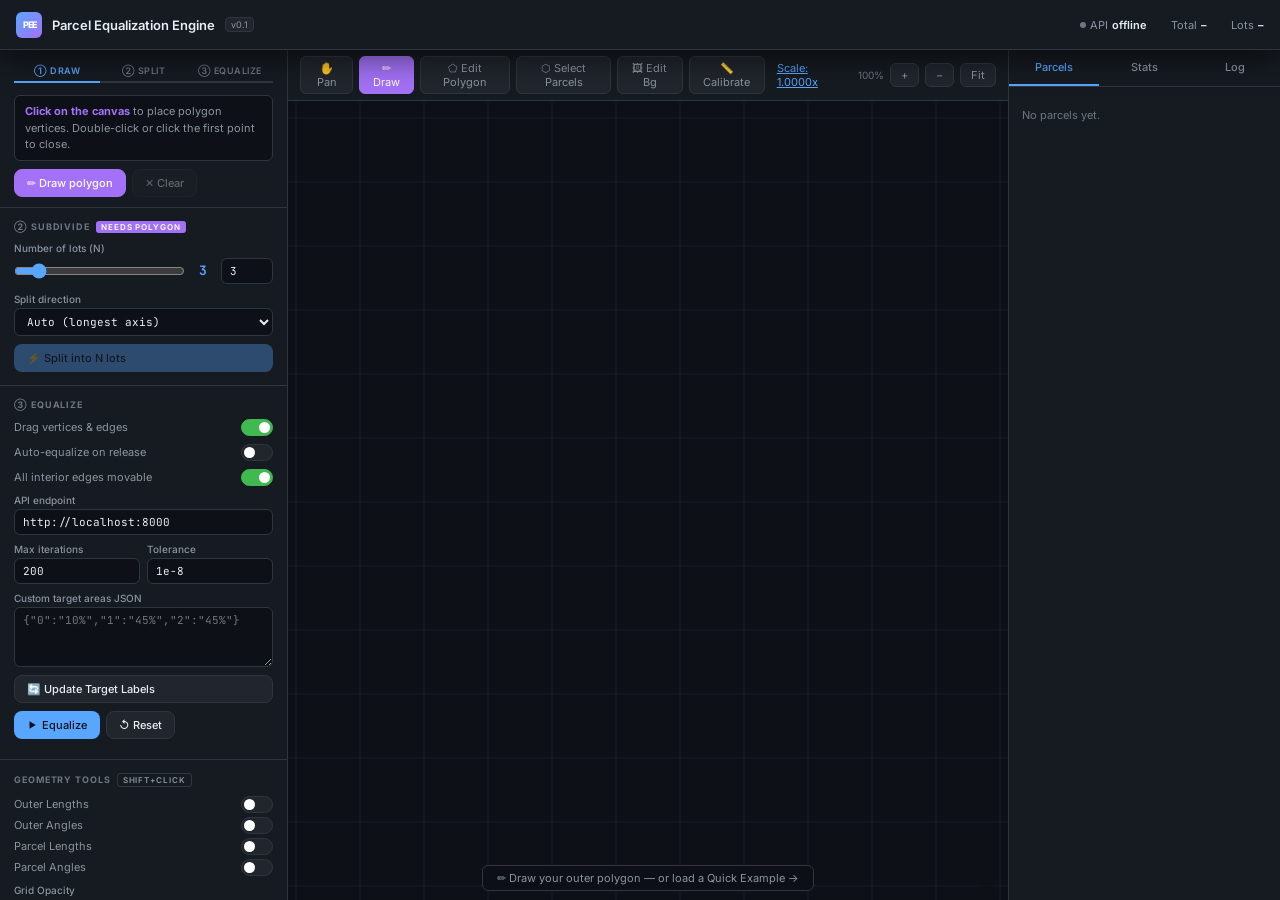
==== commit afa55f74: "commit" ====
--- a/gui/index.html
+++ b/gui/index.html
@@ -873,6 +873,9 @@
                 id="ta-json"
                 placeholder='{"0":"10%","1":"45%","2":"45%"}'
               ></textarea>
+              <button class="btn btn-g" style="width: 100%; margin-top: 4px;" onclick="applyTargetAreas()">
+                🔄 Update Target Labels
+              </button>
             </div>
 
             <div class="brow" style="margin-bottom: 7px">
@@ -905,13 +908,36 @@
                 >Shift+Click</span
               >
             </div>
+            <div class="tr" style="margin-bottom: 4px">
+              <label>Outer Lengths</label>
+              <div class="tog" onclick="tog(this, 'showOuterLen')"></div>
+            </div>
+            <div class="tr" style="margin-bottom: 4px">
+              <label>Outer Angles</label>
+              <div class="tog" onclick="tog(this, 'showOuterAng')"></div>
+            </div>
+            <div class="tr" style="margin-bottom: 4px">
+              <label>Parcel Lengths</label>
+              <div class="tog" onclick="tog(this, 'showParcelLen')"></div>
+            </div>
             <div class="tr" style="margin-bottom: 8px">
-              <label>Show measurements (lengths/angles)</label>
-              <div
-                class="tog"
-                id="tog-meas"
-                onclick="tog(this, 'showMeas')"
-              ></div>
+              <label>Parcel Angles</label>
+              <div class="tog" onclick="tog(this, 'showParcelAng')"></div>
+            </div>
+            <div class="fr">
+              <label>Grid Opacity</label>
+              <input
+                id="grid-op"
+                type="range"
+                min="0"
+                max="1"
+                step="0.05"
+                value="1"
+                oninput="
+                  S.gridOpacity = parseFloat(this.value);
+                  draw();
+                "
+              />
             </div>
             <div class="brow">
               <button
@@ -937,6 +963,14 @@
                 disabled
               >
                 ⏸ Parallel
+              </button>
+              <button
+                class="btn btn-g"
+                id="btn-lock"
+                onclick="toggleLock()"
+                disabled
+              >
+                🔒 Lock
               </button>
             </div>
           </div>
@@ -1042,7 +1076,8 @@
               <button class="btn btn-g" onclick="openModal()">
                 📋 Paste GeoJSON
               </button>
-              <button class="btn btn-g" onclick="exportGJ()">⬇ Export</button>
+              <button class="btn btn-g" onclick="exportGJ()">⬇ GeoJSON</button>
+              <button class="btn btn-g" onclick="exportImage()">🖼 Image</button>
             </div>
           </div>
         </div>
@@ -1070,7 +1105,11 @@
             <button class="tb" id="tool-edit-bg" onclick="setTool('edit-bg')">
               🖼 Edit Bg
             </button>
+            <button class="tb" id="tool-calibrate" onclick="setTool('calibrate')">
+              📏 Calibrate
+            </button>
             <div style="flex: 1"></div>
+            <span style="font-size: 11px; color: var(--accent); margin-right: 12px; cursor: pointer; text-decoration: underline;" id="scale-lbl" onclick="editScale()" title="Click to manually edit scale">Scale: 1.0000x</span>
             <span style="font-size: 10px; color: var(--t3)" id="zoom-lbl"
               >100%</span
             >
@@ -1436,7 +1475,10 @@
         drawPts: [], // [{x,y}] placed points
         mousePt: null, // current mouse world pos
         drawDone: false, // polygon closed
-        showMeas: false,
+        showOuterLen: false,
+        showOuterAng: false,
+        showParcelLen: false,
+        showParcelAng: false,
         hoveredParcelId: null,
         // Drag / Select (Independent for outer vs topo)
         selVtxs: [], // array of {type:'topo'|'outer', id}
@@ -1453,6 +1495,9 @@
         dragMode: true,
         liveEq: false,
         allMovable: true,
+        measScale: 1,
+        lockedEdges: [],
+        gridOpacity: 1.0,
         // Background
         bgImage: null,
         bg: { x: 0, y: 0, scale: 1, rot: 0, opacity: 0.5 },
@@ -1682,7 +1727,7 @@
         let best = null,
           bestD = Infinity;
 
-        if (S.tool === "select" && S.topo) {
+        if ((S.tool === "select" || S.tool === "calibrate") && S.topo) {
           S.topo.parcels.forEach((p) => {
             for (let i = 0; i < p.vids.length; i++) {
               const v1 = p.vids[i],
@@ -1703,7 +1748,9 @@
               }
             }
           });
-        } else if (S.tool === "edit-outer" && S.outerGeo) {
+        }
+        
+        if (!best && (S.tool === "edit-outer" || S.tool === "calibrate") && S.outerGeo) {
           for (let i = 0; i < S.outerGeo.length; i++) {
             const a = S.outerGeo[i],
               b = S.outerGeo[(i + 1) % S.outerGeo.length];
@@ -1745,11 +1792,15 @@
           { id: "bl", x: -hw, y: hh },
           { id: "br", x: hw, y: hh },
         ];
-
         for (let c of corners) {
           if (Math.hypot(rx - c.x, ry - c.y) < r)
             return { type: "bg-corner", id: c.id };
         }
+
+        if (Math.abs(ry - (-hh)) < r && rx > -hw && rx < hw) return { type: "bg-edge", id: "t" };
+        if (Math.abs(ry - hh) < r && rx > -hw && rx < hw) return { type: "bg-edge", id: "b" };
+        if (Math.abs(rx - (-hw)) < r && ry > -hh && ry < hh) return { type: "bg-edge", id: "l" };
+        if (Math.abs(rx - hw) < r && ry > -hh && ry < hh) return { type: "bg-edge", id: "r" };
 
         if (rx >= -hw && rx <= hw && ry >= -hh && ry <= hh)
           return { type: "bg-body" };
@@ -1801,6 +1852,31 @@
           }
         });
         return best;
+      }
+
+      function isLocked(e) {
+        if (!S.lockedEdges) return false;
+        return S.lockedEdges.some(le => (le.v1 === e.v1 && le.v2 === e.v2) || (le.v1 === e.v2 && le.v2 === e.v1));
+      }
+
+      function toggleLock() {
+        if (!S.selEdges) return;
+        const topos = S.selEdges.filter(e => e.type === "topo");
+        if (!topos.length) return;
+        const allLocked = topos.every(e => isLocked(e));
+        if (allLocked) {
+          topos.forEach(e => {
+            S.lockedEdges = S.lockedEdges.filter(le => !((le.v1 === e.v1 && le.v2 === e.v2) || (le.v1 === e.v2 && le.v2 === e.v1)));
+          });
+          toast("Edges unlocked", "ok");
+        } else {
+          topos.forEach(e => {
+            if (!isLocked(e)) S.lockedEdges.push({v1: e.v1, v2: e.v2});
+          });
+          toast("Edges locked", "ok");
+        }
+        draw();
+        updateVtxTools();
       }
 
       function getEdgePts(ed) {
@@ -1829,29 +1905,48 @@
         const rx = ref.B.x - ref.A.x,
           ry = ref.B.y - ref.A.y;
 
-        // Target midpoint
-        const mx = (tgt.A.x + tgt.B.x) / 2,
-          my = (tgt.A.y + tgt.B.y) / 2;
-
-        // New Target infinite line passes through (mx, my) and (mx+rx, my+ry)
-        const p1 = { x: mx, y: my },
-          p2 = { x: mx + rx, y: my + ry };
-
         if (S.selEdges[1].type === "topo") {
-          const a1 = getAdjVertex(tgt.v1, tgt.v2);
-          const a2 = getAdjVertex(tgt.v2, tgt.v1);
-
-          if (a1 !== null) {
-            const vA = S.topo.vertices[a1];
-            const inter = lineIntersection(p1, p2, tgt.A, vA);
+          let locks1 = 0, locks2 = 0;
+          let line1_B = null, line2_B = null;
+          if (S.lockedEdges) {
+            const l1 = S.lockedEdges.filter(le => le.v1 === tgt.v1 || le.v2 === tgt.v1);
+            locks1 = l1.length;
+            if (locks1 === 1) line1_B = S.topo.vertices[l1[0].v1 === tgt.v1 ? l1[0].v2 : l1[0].v1];
+            
+            const l2 = S.lockedEdges.filter(le => le.v1 === tgt.v2 || le.v2 === tgt.v2);
+            locks2 = l2.length;
+            if (locks2 === 1) line2_B = S.topo.vertices[l2[0].v1 === tgt.v2 ? l2[0].v2 : l2[0].v1];
+          }
+
+          if (!line1_B) {
+            const a1 = getAdjVertex(tgt.v1, tgt.v2);
+            if (a1 !== null) line1_B = S.topo.vertices[a1];
+          }
+          if (!line2_B) {
+            const a2 = getAdjVertex(tgt.v2, tgt.v1);
+            if (a2 !== null) line2_B = S.topo.vertices[a2];
+          }
+
+          if (locks1 >= 2 && locks2 >= 2) {
+            toast("Cannot make parallel: both endpoints are fully locked", "er");
+            return;
+          }
+
+          let px = (tgt.A.x + tgt.B.x) / 2, py = (tgt.A.y + tgt.B.y) / 2;
+          if (locks1 >= 2) { px = tgt.A.x; py = tgt.A.y; }
+          else if (locks2 >= 2) { px = tgt.B.x; py = tgt.B.y; }
+
+          const p1 = { x: px, y: py }, p2 = { x: px + rx, y: py + ry };
+
+          if (locks1 < 2 && line1_B) {
+            const inter = lineIntersection(p1, p2, tgt.A, line1_B);
             if (inter) {
               S.topo.vertices[tgt.v1].x = inter.x;
               S.topo.vertices[tgt.v1].y = inter.y;
             }
           }
-          if (a2 !== null) {
-            const vB = S.topo.vertices[a2];
-            const inter = lineIntersection(p1, p2, tgt.B, vB);
+          if (locks2 < 2 && line2_B) {
+            const inter = lineIntersection(p1, p2, tgt.B, line2_B);
             if (inter) {
               S.topo.vertices[tgt.v2].x = inter.x;
               S.topo.vertices[tgt.v2].y = inter.y;
@@ -1893,6 +1988,13 @@
           S.topo.parcels.forEach((p) => {
             p.vids = p.vids.filter((id) => id !== vid);
           });
+          if (S.lockedEdges) {
+            S.lockedEdges = S.lockedEdges.filter(le => le.v1 !== vid && le.v2 !== vid);
+            S.lockedEdges.forEach(le => {
+              if (le.v1 > vid) le.v1--;
+              if (le.v2 > vid) le.v2--;
+            });
+          }
           S.topo.vertices.splice(vid, 1);
           S.topo.parcels.forEach((p) => {
             p.vids = p.vids.map((id) => (id > vid ? id - 1 : id));
@@ -1935,6 +2037,9 @@
           return;
         }
 
+        const targetId = topos[0];
+        let targetVtx = S.topo.vertices[targetId];
+
         let cx = 0,
           cy = 0;
         topos.forEach((id) => {
@@ -1944,15 +2049,53 @@
         cx /= topos.length;
         cy /= topos.length;
 
-        const targetId = topos[0];
-        S.topo.vertices[targetId].x = cx;
-        S.topo.vertices[targetId].y = cy;
+        let maxLocks = 0;
+        let constraintLine = null;
+        if (S.lockedEdges) {
+          topos.forEach(id => {
+            const conns = S.lockedEdges.filter(le => le.v1 === id || le.v2 === id);
+            if (conns.length > maxLocks) maxLocks = conns.length;
+            if (conns.length === 1 && !constraintLine) {
+               const le = conns[0];
+               const otherVid = le.v1 === id ? le.v2 : le.v1;
+               constraintLine = { 
+                 Ax: S.topo.vertices[id].x, Ay: S.topo.vertices[id].y,
+                 Bx: S.topo.vertices[otherVid].x, By: S.topo.vertices[otherVid].y
+               };
+            }
+          });
+        }
+
+        if (maxLocks >= 2) {
+           const constrainedId = topos.find(id => S.lockedEdges.filter(le => le.v1 === id || le.v2 === id).length >= 2);
+           targetVtx.x = S.topo.vertices[constrainedId].x;
+           targetVtx.y = S.topo.vertices[constrainedId].y;
+        } else if (maxLocks === 1 && constraintLine) {
+           const dx = constraintLine.Bx - constraintLine.Ax;
+           const dy = constraintLine.By - constraintLine.Ay;
+           const l2 = dx * dx + dy * dy;
+           if (l2 > 0) {
+             const t = ((cx - constraintLine.Ax) * dx + (cy - constraintLine.Ay) * dy) / l2;
+             targetVtx.x = constraintLine.Ax + t * dx;
+             targetVtx.y = constraintLine.Ay + t * dy;
+           }
+        } else {
+           targetVtx.x = cx;
+           targetVtx.y = cy;
+        }
 
         const toDelete = topos.slice(1);
         toDelete.forEach((dragId) => {
           S.topo.parcels.forEach((p) => {
             p.vids = p.vids.map((id) => (id === dragId ? targetId : id));
           });
+          if (S.lockedEdges) {
+            S.lockedEdges.forEach(le => {
+              if (le.v1 === dragId) le.v1 = targetId;
+              if (le.v2 === dragId) le.v2 = targetId;
+            });
+            S.lockedEdges = S.lockedEdges.filter(le => le.v1 !== le.v2);
+          }
         });
 
         deleteVertices(toDelete);
@@ -2079,6 +2222,7 @@
         if (S.outerGeo) drawOuterBoundary();
         if (S.topo) drawTopo();
         drawInProgress();
+        if (S.topo) drawLockedEdges();
         if (S.outerGeo || S.topo) drawHandles();
         updateVtxTools();
       }
@@ -2087,6 +2231,7 @@
         const bJ = document.getElementById("btn-join");
         const bD = document.getElementById("btn-del");
         const bP = document.getElementById("btn-para");
+        const bL = document.getElementById("btn-lock");
         if (!bJ) return;
         const n = S.selVtxs ? S.selVtxs.length : 0;
         const numTopo = S.selVtxs
@@ -2095,6 +2240,16 @@
         bJ.disabled = numTopo < 2;
         bD.disabled = n === 0;
         if (bP) bP.disabled = !S.selEdges || S.selEdges.length !== 2;
+        if (bL) {
+          const numTopoEdges = S.selEdges ? S.selEdges.filter(e => e.type === "topo").length : 0;
+          bL.disabled = numTopoEdges === 0;
+          if (numTopoEdges > 0) {
+            const allLocked = S.selEdges.filter(e => e.type === "topo").every(e => isLocked(e));
+            bL.innerHTML = allLocked ? "🔓 Unlock" : "🔒 Lock";
+          } else {
+            bL.innerHTML = "🔒 Lock";
+          }
+        }
       }
 
       function drawGrid() {
@@ -2102,6 +2257,7 @@
         const [wx0, wy0] = s2w(0, canvas.height);
         const [wx1, wy1] = s2w(canvas.width, 0);
         ctx.save();
+        ctx.globalAlpha = S.gridOpacity !== undefined ? S.gridOpacity : 1.0;
         ctx.strokeStyle = "#161d27";
         ctx.lineWidth = 1;
         for (let x = Math.floor(wx0 / step) * step; x <= wx1; x += step) {
@@ -2156,7 +2312,7 @@
           ctx.setLineDash([]);
         }
 
-        if (S.showMeas) {
+        if (S.showOuterLen || S.showOuterAng) {
           ctx.font = `500 ${Math.max(9, S.zoom * 0.4)}px JetBrains Mono`;
           ctx.textAlign = "center";
           ctx.textBaseline = "middle";
@@ -2190,12 +2346,22 @@
               my = vA.y + dy / 2;
             const [smx, smy] = w2s(mx, my);
 
-            const txtLen = `${len.toFixed(2)}m`;
+            let nx = -dy, ny = dx;
+            if (signedArea < 0) { nx = dy; ny = -dx; }
+            const nlen = Math.hypot(nx, ny) || 1;
+            nx /= nlen; ny /= nlen;
+            const tx = smx - nx * 18;
+            const ty = smy + ny * 18;
+
+            const txtLen = `${(len * S.measScale).toFixed(2)}m`;
             const wLen = ctx.measureText(txtLen).width;
-            ctx.fillStyle = "#0d1117cc";
-            ctx.fillRect(smx - wLen / 2 - 3, smy - 7, wLen + 6, 14);
-            ctx.fillStyle = "#a371f7";
-            ctx.fillText(txtLen, smx, smy);
+            
+            if (S.showOuterLen) {
+              ctx.fillStyle = "#0d1117cc";
+              ctx.fillRect(tx - wLen / 2 - 3, ty - 7, wLen + 6, 14);
+              ctx.fillStyle = "#a371f7";
+              ctx.fillText(txtLen, tx, ty);
+            }
 
             const baX = vA.x - vB.x,
               baY = vA.y - vB.y;
@@ -2212,14 +2378,16 @@
               vy = cy - vB.y;
             const vlen = Math.hypot(vx, vy) || 1;
             const ox = sbx + (vx / vlen) * 22;
-            const oy = sby + (vy / vlen) * 22;
+            const oy = sby - (vy / vlen) * 22;
 
             const txtAng = `${Math.round(angle)}°`;
             const wAng = ctx.measureText(txtAng).width;
-            ctx.fillStyle = "#0d1117cc";
-            ctx.fillRect(ox - wAng / 2 - 3, oy - 7, wAng + 6, 14);
-            ctx.fillStyle = "#d29922";
-            ctx.fillText(txtAng, ox, oy);
+            if (S.showOuterAng) {
+              ctx.fillStyle = "#0d1117cc";
+              ctx.fillRect(ox - wAng / 2 - 3, oy - 7, wAng + 6, 14);
+              ctx.fillStyle = "#d29922";
+              ctx.fillText(txtAng, ox, oy);
+            }
           }
         }
         ctx.restore();
@@ -2303,6 +2471,7 @@
       }
 
       function drawTopo() {
+        const drawnEdges = new Set();
         S.topo.parcels.forEach((p, i) => {
           const ta = targetArea(i);
           const a = pArea(p);
@@ -2339,7 +2508,9 @@
 
           drawLbl(p, a, ta);
 
-          if (S.showMeas || S.hoveredParcelId === i) {
+          const showMLen = S.showParcelLen || S.hoveredParcelId === i;
+          const showMAng = S.showParcelAng || S.hoveredParcelId === i;
+          if (showMLen || showMAng) {
             ctx.save();
             ctx.font = `500 ${Math.max(9, S.zoom * 0.4)}px JetBrains Mono`;
             ctx.textAlign = "center";
@@ -2374,12 +2545,25 @@
                 my = vA.y + dy / 2;
               const [smx, smy] = w2s(mx, my);
 
-              const txtLen = `${len.toFixed(2)}m`;
+              let nx = -dy, ny = dx;
+              if (signedArea < 0) { nx = dy; ny = -dx; }
+              const nlen = Math.hypot(nx, ny) || 1;
+              nx /= nlen; ny /= nlen;
+              const tx = smx - nx * 18;
+              const ty = smy + ny * 18;
+
+              const txtLen = `${(len * S.measScale).toFixed(2)}m`;
               const wLen = ctx.measureText(txtLen).width;
-              ctx.fillStyle = "#0d1117cc";
-              ctx.fillRect(smx - wLen / 2 - 3, smy - 7, wLen + 6, 14);
-              ctx.fillStyle = "#58a6ff";
-              ctx.fillText(txtLen, smx, smy);
+              
+              const edgeKey = Math.min(p.vids[k], p.vids[(k + 1) % nV]) + "-" + Math.max(p.vids[k], p.vids[(k + 1) % nV]);
+              const showMLen = S.showParcelLen || S.hoveredParcelId === i;
+              if (showMLen && !drawnEdges.has(edgeKey)) {
+                drawnEdges.add(edgeKey);
+                ctx.fillStyle = "#0d1117cc";
+                ctx.fillRect(tx - wLen / 2 - 3, ty - 7, wLen + 6, 14);
+                ctx.fillStyle = "#58a6ff";
+                ctx.fillText(txtLen, tx, ty);
+              }
 
               const baX = vA.x - vB.x,
                 baY = vA.y - vB.y;
@@ -2396,14 +2580,18 @@
                 vy = cy - vB.y;
               const vlen = Math.hypot(vx, vy) || 1;
               const ox = sbx + (vx / vlen) * 22;
-              const oy = sby + (vy / vlen) * 22;
+              const oy = sby - (vy / vlen) * 22;
 
               const txtAng = `${Math.round(angle)}°`;
               const wAng = ctx.measureText(txtAng).width;
-              ctx.fillStyle = "#0d1117cc";
-              ctx.fillRect(ox - wAng / 2 - 3, oy - 7, wAng + 6, 14);
-              ctx.fillStyle = "#d29922";
-              ctx.fillText(txtAng, ox, oy);
+              
+              const showMAng = S.showParcelAng || S.hoveredParcelId === i;
+              if (showMAng) {
+                ctx.fillStyle = "#0d1117cc";
+                ctx.fillRect(ox - wAng / 2 - 3, oy - 7, wAng + 6, 14);
+                ctx.fillStyle = "#d29922";
+                ctx.fillText(txtAng, ox, oy);
+              }
             }
             ctx.restore();
           }
@@ -2427,9 +2615,10 @@
         ctx.textAlign = "center";
         ctx.textBaseline = "middle";
         const ep = ta > 0 ? ((a - ta) / ta) * 100 : 0;
+        const aDisp = a * S.measScale * S.measScale;
         const lines = [
           p.label,
-          `${a.toFixed(1)} m²`,
+          `${aDisp.toFixed(1)} m²`,
           ep >= 0 ? `+${ep.toFixed(1)}%` : `${ep.toFixed(1)}%`,
         ];
         const lh = fs + 3;
@@ -2453,6 +2642,34 @@
           ctx.fillText(txt, sx, y);
         });
         ctx.restore();
+      }
+
+      function drawLockedEdges() {
+        if (!S.topo || !S.lockedEdges) return;
+        S.lockedEdges.forEach(le => {
+          const vA = S.topo.vertices[le.v1];
+          const vB = S.topo.vertices[le.v2];
+          if (!vA || !vB) return;
+          const [Asx, Asy] = w2s(vA.x, vA.y);
+          const [Bsx, Bsy] = w2s(vB.x, vB.y);
+          
+          ctx.save();
+          ctx.beginPath();
+          ctx.moveTo(Asx, Asy);
+          ctx.lineTo(Bsx, Bsy);
+          ctx.strokeStyle = "#f78166";
+          ctx.lineWidth = 3;
+          ctx.setLineDash([4, 4]);
+          ctx.stroke();
+          ctx.restore();
+          
+          const sx = (Asx + Bsx) / 2;
+          const sy = (Asy + Bsy) / 2;
+          ctx.font = "14px sans-serif";
+          ctx.textAlign = "center";
+          ctx.textBaseline = "middle";
+          ctx.fillText("🔒", sx, sy);
+        });
       }
 
       function drawHandles() {
@@ -2682,6 +2899,25 @@
         if (!S.topo) return 0;
         return S.topo.parcels.reduce((s, p) => s + pArea(p), 0);
       }
+      function applyTargetAreas() {
+        if (!S.topo) {
+          toast("No parcels available", "er");
+          return;
+        }
+        const taRaw = document.getElementById("ta-json").value.trim();
+        if (taRaw) {
+          try {
+            JSON.parse(taRaw);
+            toast("Targets updated", "ok");
+          } catch {
+            toast("Invalid JSON format", "er");
+            return;
+          }
+        }
+        draw();
+        updatePcList();
+      }
+
       function getTargetAreas() {
         if (!S.topo) return null;
         const taRaw = document.getElementById("ta-json").value.trim();
@@ -2690,12 +2926,22 @@
           const parsed = JSON.parse(taRaw);
           const tot = totalArea();
           const ta = {};
+          let sumTa = 0;
           for (let k in parsed) {
             let val = parsed[k];
             if (typeof val === "string" && val.endsWith("%")) {
               val = (parseFloat(val.replace("%", "")) / 100) * tot;
+            } else {
+              val = parseFloat(val) / (S.measScale * S.measScale);
             }
-            ta[k] = parseFloat(val);
+            ta[k] = val;
+            sumTa += val;
+          }
+          // Normalize to ensure targets exactly sum to the total area
+          if (sumTa > 0) {
+            for (let k in ta) {
+              ta[k] = ta[k] * (tot / sumTa);
+            }
           }
           return ta;
         } catch {
@@ -2811,7 +3057,7 @@
         setStep(3);
         document.getElementById("hint").style.opacity = "0";
         logA(
-          `Split into ${n} lots (${dir}), areas: ${S.topo.parcels.map((p) => pArea(p).toFixed(1)).join(", ")}`,
+          `Split into ${n} lots (${dir}), areas: ${S.topo.parcels.map((p) => (pArea(p) * S.measScale * S.measScale).toFixed(1)).join(", ")}`,
         );
         toast(`${n} lots created — drag vertices or click Equalize`, "ok");
         fitView();
@@ -2836,6 +3082,45 @@
             (v) => v.type === S.dragVtx.type && v.id === S.dragVtx.id,
           );
           let targetPos = enforceInsideAndSnap(wx, wy, e, S.dragVtx);
+
+          let maxLocks = 0;
+          let constraintLine = null;
+          if (S.lockedEdges) {
+            S.selVtxsInit.forEach(sv => {
+              if (sv.type === "topo") {
+                const conns = S.lockedEdges.filter(le => le.v1 === sv.id || le.v2 === sv.id);
+                if (conns.length > maxLocks) maxLocks = conns.length;
+                if (conns.length === 1 && !constraintLine) {
+                  const le = conns[0];
+                  const otherVid = le.v1 === sv.id ? le.v2 : le.v1;
+                  const otherInit = S.selVtxsInit.find(v => v.type === "topo" && v.id === otherVid);
+                  const Ax = sv.ox, Ay = sv.oy;
+                  const Bx = otherInit ? otherInit.ox : S.topo.vertices[otherVid].x;
+                  const By = otherInit ? otherInit.oy : S.topo.vertices[otherVid].y;
+                  constraintLine = { Ax, Ay, Bx, By, sv };
+                }
+              }
+            });
+          }
+
+          if (maxLocks >= 2) {
+             targetPos = { x: primaryInit.ox, y: primaryInit.oy };
+          } else if (maxLocks === 1 && constraintLine) {
+             const svWantsX = constraintLine.sv.ox + (targetPos.x - primaryInit.ox);
+             const svWantsY = constraintLine.sv.oy + (targetPos.y - primaryInit.oy);
+             const dx = constraintLine.Bx - constraintLine.Ax;
+             const dy = constraintLine.By - constraintLine.Ay;
+             const l2 = dx * dx + dy * dy;
+             if (l2 > 0) {
+               const t = ((svWantsX - constraintLine.Ax) * dx + (svWantsY - constraintLine.Ay) * dy) / l2;
+               const svSnappedX = constraintLine.Ax + t * dx;
+               const svSnappedY = constraintLine.Ay + t * dy;
+               targetPos = {
+                 x: primaryInit.ox + (svSnappedX - constraintLine.sv.ox),
+                 y: primaryInit.oy + (svSnappedY - constraintLine.sv.oy)
+               };
+             }
+          }
 
           if (e.altKey && S.selEdges && S.selEdges.length === 1) {
             const ed = S.selEdges[0];
@@ -2877,6 +3162,7 @@
 
         // Dragging edge
         if (S.dragEdge) {
+          if (S.dragEdge.type === "topo" && isLocked(S.dragEdge)) return;
           const { mx, my } = S.dragEdge;
           const dx = wx - mx,
             dy = wy - my;
@@ -2937,15 +3223,49 @@
 
         // Dragging Background
         if (S.dragBg) {
-          const dx = wx - S.dragBgStart.wx;
-          const dy = wy - S.dragBgStart.wy;
           const o = S.dragBgStart.bgo;
 
           if (S.dragBg.type === "bg-body") {
+            const dx = wx - S.dragBgStart.wx;
+            const dy = wy - S.dragBgStart.wy;
             S.bg.x = o.x + dx;
             S.bg.y = o.y + dy;
             document.getElementById("bg-x").value = S.bg.x.toFixed(2);
             document.getElementById("bg-y").value = S.bg.y.toFixed(2);
+          } else if (S.dragBg.type === "bg-corner") {
+            const dxStart = S.dragBgStart.wx - o.x;
+            const dyStart = S.dragBgStart.wy - o.y;
+            const angStart = Math.atan2(dyStart, dxStart);
+            
+            const dxCurr = wx - o.x;
+            const dyCurr = wy - o.y;
+            const angCurr = Math.atan2(dyCurr, dxCurr);
+            
+            let diff = angCurr - angStart;
+            while (diff > Math.PI) diff -= 2 * Math.PI;
+            while (diff < -Math.PI) diff += 2 * Math.PI;
+            
+            S.bg.rot = o.rot + (diff * 180 / Math.PI);
+            
+            const rt = document.getElementById("bg-rt");
+            if (rt) {
+              let r = S.bg.rot % 360;
+              if (r > 180) r -= 360;
+              if (r < -180) r += 360;
+              rt.value = r;
+            }
+          } else if (S.dragBg.type === "bg-edge") {
+            const dxStart = S.dragBgStart.wx - o.x;
+            const dyStart = S.dragBgStart.wy - o.y;
+            const distStart = Math.hypot(dxStart, dyStart) || 1;
+            
+            const dxCurr = wx - o.x;
+            const dyCurr = wy - o.y;
+            const distCurr = Math.hypot(dxCurr, dyCurr);
+            
+            if (distCurr > 0.01) {
+               S.bg.scale = o.scale * (distCurr / distStart);
+            }
           }
           draw();
           return;
@@ -2963,12 +3283,17 @@
         if (S.tool === "edit-bg") {
           const hit = hitBg(sx, sy);
           if (hit) {
-            if (hit.type === "bg-corner")
-              canvas.style.cursor =
-                hit.id === "tl" || hit.id === "br"
-                  ? "nwse-resize"
-                  : "nesw-resize";
-            else canvas.style.cursor = "move";
+            if (hit.type === "bg-corner") {
+              canvas.style.cursor = "crosshair";
+            } else if (hit.type === "bg-edge") {
+              const absRot = Math.abs(S.bg.rot) % 180;
+              const isRotated = absRot > 45 && absRot < 135;
+              let isVert = (hit.id === "t" || hit.id === "b");
+              if (isRotated) isVert = !isVert;
+              canvas.style.cursor = isVert ? "ns-resize" : "ew-resize";
+            } else {
+              canvas.style.cursor = "move";
+            }
           } else {
             canvas.style.cursor = "default";
           }
@@ -2982,14 +3307,18 @@
         if (S.dragMode && (S.tool === "select" || S.tool === "edit-outer")) {
           S.hoverVtx = hitVtx(sx, sy);
           if (!S.hoverVtx) S.hoverEdge = hitEdge(sx, sy);
+        } else if (S.tool === "calibrate") {
+          S.hoverEdge = hitEdge(sx, sy);
         }
 
         canvas.style.cursor =
-          S.hoverVtx || S.hoverEdge
-            ? "grab"
-            : S.tool === "draw"
-              ? "crosshair"
-              : "default";
+          S.tool === "calibrate" && S.hoverEdge
+            ? "pointer"
+            : S.hoverVtx || S.hoverEdge
+              ? "grab"
+              : S.tool === "draw"
+                ? "crosshair"
+                : "default";
 
         const edgeStr = S.hoverEdge
           ? S.hoverEdge.type === "topo"
@@ -3155,6 +3484,22 @@
       });
 
       let lastClick = 0;
+
+      function editScale() {
+        const val = prompt("Enter the scale multiplier (e.g. 1 or 2.5):", S.measScale.toFixed(4));
+        if (val !== null) {
+          const num = parseFloat(val);
+          if (!isNaN(num) && num > 0) {
+            S.measScale = num;
+            document.getElementById('scale-lbl').textContent = 'Scale: ' + num.toFixed(4) + 'x';
+            toast("Scale updated to " + num.toFixed(4), "ok");
+            draw();
+            if (S.topo || S.outerGeo) updatePcList();
+            updateDrawStatus();
+          }
+        }
+      }
+
       canvas.addEventListener("click", (e) => {
         const r = canvas.getBoundingClientRect();
         const sx = e.clientX - r.left,
@@ -3163,6 +3508,35 @@
         const now = Date.now();
         const dbl = now - lastClick < 350;
         lastClick = now;
+
+        if (S.tool === "calibrate") {
+          const edge = hitEdge(sx, sy);
+          if (edge) {
+            let A, B;
+            if (edge.type === "topo") {
+              A = S.topo.vertices[edge.v1];
+              B = S.topo.vertices[edge.v2];
+            } else {
+              A = S.outerGeo[edge.i1];
+              B = S.outerGeo[edge.i2];
+            }
+            const currentLen = Math.hypot(B.x - A.x, B.y - A.y);
+            const actLen = currentLen * S.measScale;
+            const val = prompt("Enter the actual distance for this edge (m):", actLen.toFixed(2));
+            if (val !== null) {
+              const num = parseFloat(val);
+              if (!isNaN(num) && num > 0) {
+                S.measScale = num / currentLen;
+                document.getElementById('scale-lbl').textContent = 'Scale: ' + S.measScale.toFixed(4) + 'x';
+                toast("Numbering calibrated to " + num + "m", "ok");
+                draw();
+                if (S.topo || S.outerGeo) updatePcList();
+                updateDrawStatus();
+              }
+            }
+          }
+          return;
+        }
 
         if (S.tool === "draw") {
           if (dbl && S.drawPts.length >= 3) {
@@ -3263,8 +3637,9 @@
         document.getElementById("split-badge").style.background = "var(--g)";
         updateDrawStatus();
         setStep(2);
+        const aDisp = polyArea(S.outerGeo) * S.measScale * S.measScale;
         logA(
-          `Outer polygon drawn (${S.outerGeo.length} vertices, area ${polyArea(S.outerGeo).toFixed(1)} m²)`,
+          `Outer polygon drawn (${S.outerGeo.length} vertices, area ${aDisp.toFixed(1)} m²)`,
         );
         toast("Polygon closed — set N and Split", "ok");
         draw();
@@ -3275,6 +3650,7 @@
         S.drawDone = false;
         S.outerGeo = null;
         S.topo = null;
+        S.lockedEdges = [];
         document.getElementById("btn-split").disabled = true;
         document.getElementById("split-badge").textContent = "needs polygon";
         document.getElementById("split-badge").style.background = "";
@@ -3293,7 +3669,8 @@
         const bcl = document.getElementById("btn-clear-draw");
         const n = S.drawPts.length;
         if (S.drawDone && S.outerGeo) {
-          el.innerHTML = `<b>✓ Polygon ready</b> (${S.outerGeo.length} vertices, ${polyArea(S.outerGeo).toFixed(1)} m²)<br>Now set N and click <b>Split</b>.`;
+          const aDisp = polyArea(S.outerGeo) * S.measScale * S.measScale;
+          el.innerHTML = `<b>✓ Polygon ready</b> (${S.outerGeo.length} vertices, ${aDisp.toFixed(1)} m²)<br>Now set N and click <b>Split</b>.`;
           el.classList.add("done");
           bcl.disabled = false;
         } else if (n === 0) {
@@ -3370,8 +3747,9 @@
           select: "on",
           "edit-outer": "on-y",
           "edit-bg": "on",
+          calibrate: "on-p",
         };
-        ["pan", "draw", "select", "edit-outer", "edit-bg"].forEach((n) => {
+        ["pan", "draw", "select", "edit-outer", "edit-bg", "calibrate"].forEach((n) => {
           const b = document.getElementById(`tool-${n}`);
           if (!b) return;
           b.classList.remove("on", "on-p", "on-g", "on-y");
@@ -3439,9 +3817,21 @@
         try {
           const geo = JSON.parse(raw);
           S.topo = buildTopo(geo);
+          
+          const m = S.measScale || 1;
+          S.topo.vertices.forEach(v => {
+            v.x /= m;
+            v.y /= m;
+          });
+          S.topo.outer.forEach(v => {
+            v.x /= m;
+            v.y /= m;
+          });
+          
           S.outerGeo = S.topo.outer;
           S.drawDone = false;
           S.drawPts = [];
+          S.lockedEdges = [];
           document.getElementById("btn-split").disabled = false;
           document.getElementById("hint").style.opacity = "0";
           closeModal();
@@ -3459,6 +3849,68 @@
           toast("Nothing to export", "er");
           return;
         }
+        const m = S.measScale || 1;
+        const outerRing = S.topo.outer.map((v) => [v.x * m, v.y * m]);
+        outerRing.push(outerRing[0]);
+        const geo = {
+          outer: { type: "Polygon", coordinates: [outerRing] },
+          parcels: S.topo.parcels.map((p) => {
+            const ring = p.vids.map((i) => [
+              S.topo.vertices[i].x * m,
+              S.topo.vertices[i].y * m,
+            ]);
+            ring.push(ring[0]);
+            return { type: "Polygon", coordinates: [ring] };
+          }),
+        };
+        const blob = new Blob([JSON.stringify(geo, null, 2)], {
+          type: "application/json",
+        });
+        const a = document.createElement("a");
+        a.href = URL.createObjectURL(blob);
+        a.download = "parcels.geojson";
+        a.click();
+        toast("Exported", "ok");
+      }
+
+      function exportImage() {
+        const link = document.createElement("a");
+        link.download = "map_export.png";
+        link.href = canvas.toDataURL("image/png");
+        link.click();
+        toast("Image exported", "ok");
+      }
+
+      function toggleMeas(type, idx, kind) {
+        if (type === 'outer') {
+          if (kind === 'len') S.showOuterLen = S.showOuterLen === false ? true : false;
+          if (kind === 'ang') S.showOuterAng = S.showOuterAng === false ? true : false;
+        } else if (type === 'pc') {
+          if (kind === 'len') {
+            if (!S.showPcLen) S.showPcLen = {};
+            S.showPcLen[idx] = S.showPcLen[idx] === false ? true : false;
+          }
+          if (kind === 'ang') {
+            if (!S.showPcAng) S.showPcAng = {};
+            S.showPcAng[idx] = S.showPcAng[idx] === false ? true : false;
+          }
+        }
+        draw();
+        updatePcList();
+      }
+
+      // ══════════════════════════════════════════════════════
+      // EQUALIZE (API)
+      // ══════════════════════════════════════════════════════
+      async function runEq() {
+        if (!S.topo) {
+          toast("Load or draw geometry first", "er");
+          return;
+        }
+        const btn = document.getElementById("btn-eq");
+        btn.disabled = true;
+        btn.innerHTML = '<span class="sp2"></span> Running…';
+
         const outerRing = S.topo.outer.map((v) => [v.x, v.y]);
         outerRing.push(outerRing[0]);
         const geo = {
@@ -3472,41 +3924,6 @@
             return { type: "Polygon", coordinates: [ring] };
           }),
         };
-        const blob = new Blob([JSON.stringify(geo, null, 2)], {
-          type: "application/json",
-        });
-        const a = document.createElement("a");
-        a.href = URL.createObjectURL(blob);
-        a.download = "parcels.geojson";
-        a.click();
-        toast("Exported", "ok");
-      }
-
-      // ══════════════════════════════════════════════════════
-      // EQUALIZE (API)
-      // ══════════════════════════════════════════════════════
-      async function runEq() {
-        if (!S.topo) {
-          toast("Load or draw geometry first", "er");
-          return;
-        }
-        const btn = document.getElementById("btn-eq");
-        btn.disabled = true;
-        btn.innerHTML = '<span class="sp2"></span> Running…';
-
-        const outerRing = S.topo.outer.map((v) => [v.x, v.y]);
-        outerRing.push(outerRing[0]);
-        const geo = {
-          outer: { type: "Polygon", coordinates: [outerRing] },
-          parcels: S.topo.parcels.map((p) => {
-            const ring = p.vids.map((i) => [
-              S.topo.vertices[i].x,
-              S.topo.vertices[i].y,
-            ]);
-            ring.push(ring[0]);
-            return { type: "Polygon", coordinates: [ring] };
-          }),
-        };
 
         let ta = null;
         const taRaw = document.getElementById("ta-json").value.trim();
@@ -3520,6 +3937,16 @@
         }
 
         const url = document.getElementById("api-url").value.replace(/\/$/, "");
+        
+        let movable_edges = null;
+        if (S.lockedEdges && S.lockedEdges.length > 0) {
+          movable_edges = S.lockedEdges.map(le => ({
+            v0: [S.topo.vertices[le.v1].x, S.topo.vertices[le.v1].y],
+            v1: [S.topo.vertices[le.v2].x, S.topo.vertices[le.v2].y],
+            movable: false
+          }));
+        }
+        
         const payload = {
           geojson: {
             outer: {
@@ -3540,6 +3967,7 @@
             }),
           },
           all_interior_movable: S.allMovable,
+          movable_edges: movable_edges,
           max_iter: +document.getElementById("max-iter").value || 200,
           tol: +document.getElementById("tol").value || 1e-8,
           target_areas: ta,
@@ -3602,9 +4030,17 @@
         const mainDiv = document.getElementById("main-pc-info");
         if (mainDiv) {
           if (S.outerGeo) {
-            const a = polyArea(S.outerGeo);
+            const a = polyArea(S.outerGeo) * S.measScale * S.measScale;
+            const showLen = S.showOuterLen !== false;
+            const showAng = S.showOuterAng !== false;
             mainDiv.innerHTML = `<div style="background:var(--bg3); padding:10px; border-radius:6px; font-size:12px; border:1px solid var(--border);">
-              <strong style="color:var(--accent); font-size: 13px;">Main Polygon</strong><br>
+              <div style="display:flex; justify-content:space-between; align-items:center;">
+                <strong style="color:var(--accent); font-size: 13px;">Main Polygon</strong>
+                <div>
+                  <span style="cursor:pointer; font-size: 13px; margin-right: 4px; opacity: ${showLen ? 1 : 0.3}" onclick="toggleMeas('outer', null, 'len')" title="Toggle Lengths">📏</span>
+                  <span style="cursor:pointer; font-size: 13px; opacity: ${showAng ? 1 : 0.3}" onclick="toggleMeas('outer', null, 'ang')" title="Toggle Angles">📐</span>
+                </div>
+              </div>
               <div style="margin-top: 6px;">Area: <span style="color:var(--t1)">${a.toFixed(2)} m²</span></div>
               <div style="margin-top: 3px;">Vertices: <span style="color:var(--t1)">${S.outerGeo.length}</span></div>
             </div>`;
@@ -3623,12 +4059,15 @@
         }
 
         const tot = totalArea();
+        const totDisp = tot * S.measScale * S.measScale;
         div.innerHTML = "";
-        document.getElementById("hdr-a").textContent = `${tot.toFixed(1)} m²`;
+        document.getElementById("hdr-a").textContent = `${totDisp.toFixed(1)} m²`;
         document.getElementById("hdr-n").textContent = S.topo.parcels.length;
         S.topo.parcels.forEach((p, i) => {
           const ta = targetArea(i);
           const a = pArea(p);
+          const taDisp = ta * S.measScale * S.measScale;
+          const aDisp = a * S.measScale * S.measScale;
           const ep = ta > 0 ? ((a - ta) / ta) * 100 : 0;
           const abs = Math.abs(ep);
           const ec = abs < 0.1 ? "eg" : abs < 2 ? "ew" : "eb";
@@ -3652,8 +4091,19 @@
               _origDraw();
             }
           };
-          el.innerHTML = `<div class="pch"><div class="pcd" style="background:${p.color}"></div><div class="pcn">${p.label}</div></div>
-<div class="pca">${a.toFixed(2)} m² <span style="color:var(--t3)">→ ${ta.toFixed(1)}</span></div>
+          const showPLen = (!S.showPcLen || S.showPcLen[i] !== false);
+          const showPAng = (!S.showPcAng || S.showPcAng[i] !== false);
+          el.innerHTML = `<div class="pch" style="display:flex; justify-content:space-between; align-items:center; width:100%;">
+  <div style="display:flex; align-items:center;">
+    <div class="pcd" style="background:${p.color}"></div>
+    <div class="pcn">${p.label}</div>
+  </div>
+  <div>
+    <span style="cursor:pointer; font-size: 13px; margin-right: 4px; opacity: ${showPLen ? 1 : 0.3}" onclick="event.stopPropagation(); toggleMeas('pc', ${i}, 'len')" title="Toggle lengths">📏</span>
+    <span style="cursor:pointer; font-size: 13px; opacity: ${showPAng ? 1 : 0.3}" onclick="event.stopPropagation(); toggleMeas('pc', ${i}, 'ang')" title="Toggle angles">📐</span>
+  </div>
+</div>
+<div class="pca">${aDisp.toFixed(2)} m² <span style="color:var(--t3)">→ ${taDisp.toFixed(1)}</span></div>
 <div class="pce ${ec}">${ep >= 0 ? "+" : ""}${ep.toFixed(2)}%</div>
 <div class="pb"><div class="pf" style="width:${bar}%;background:${p.color}"></div></div>`;
           div.appendChild(el);
@@ -3703,6 +4153,7 @@
         S.dragVtx = null;
         S.dragEdge = null;
         S.hoverEdge = null;
+        S.lockedEdges = [];
         document.getElementById("btn-split").disabled = true;
         document.getElementById("split-badge").textContent = "needs polygon";
         document.getElementById("split-badge").style.background = "";
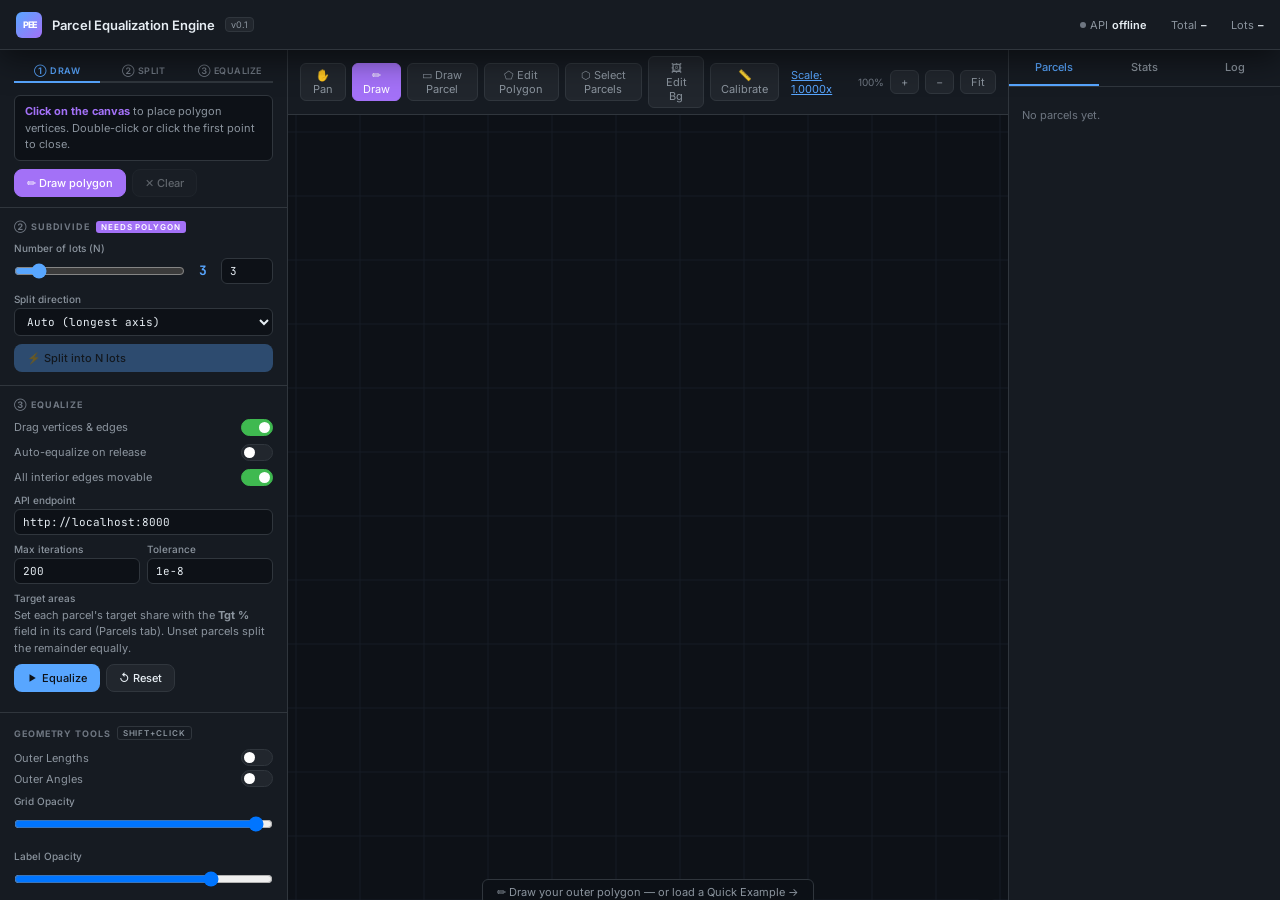
==== commit e5e9ca55: "add features" ====
--- a/gui/index.html
+++ b/gui/index.html
@@ -868,14 +868,12 @@
               </div>
             </div>
             <div class="fr">
-              <label>Custom target areas JSON</label>
-              <textarea
-                id="ta-json"
-                placeholder='{"0":"10%","1":"45%","2":"45%"}'
-              ></textarea>
-              <button class="btn btn-g" style="width: 100%; margin-top: 4px;" onclick="applyTargetAreas()">
-                🔄 Update Target Labels
-              </button>
+              <label>Target areas</label>
+              <div style="font-size:11px;color:var(--t2);line-height:1.5">
+                Set each parcel's target share with the <b>Tgt %</b> field in
+                its card (Parcels tab). Unset parcels split the remainder
+                equally.
+              </div>
             </div>
 
             <div class="brow" style="margin-bottom: 7px">
@@ -912,17 +910,9 @@
               <label>Outer Lengths</label>
               <div class="tog" onclick="tog(this, 'showOuterLen')"></div>
             </div>
-            <div class="tr" style="margin-bottom: 4px">
+            <div class="tr" style="margin-bottom: 8px">
               <label>Outer Angles</label>
               <div class="tog" onclick="tog(this, 'showOuterAng')"></div>
-            </div>
-            <div class="tr" style="margin-bottom: 4px">
-              <label>Parcel Lengths</label>
-              <div class="tog" onclick="tog(this, 'showParcelLen')"></div>
-            </div>
-            <div class="tr" style="margin-bottom: 8px">
-              <label>Parcel Angles</label>
-              <div class="tog" onclick="tog(this, 'showParcelAng')"></div>
             </div>
             <div class="fr">
               <label>Grid Opacity</label>
@@ -938,6 +928,30 @@
                   draw();
                 "
               />
+            </div>
+            <div class="fr">
+              <label>Label Opacity</label>
+              <input
+                id="lbl-op"
+                type="range"
+                min="0"
+                max="1"
+                step="0.05"
+                value="0.8"
+                oninput="
+                  S.lblOpacity = parseFloat(this.value);
+                  draw();
+                "
+              />
+            </div>
+            <div class="fr">
+              <label>Label Position</label>
+              <div style="font-size:11px;color:var(--t2);line-height:1.5">
+                Switch to <b>Pan</b> mode, hover a label until the cursor
+                turns into a hand, then <b>drag</b> it anywhere. Works for
+                the name/area label, edge lengths, and corner angles. Saved
+                with the project.
+              </div>
             </div>
             <div class="brow">
               <button
@@ -1069,6 +1083,27 @@
             </div>
           </div>
 
+          <!-- PROJECT -->
+          <div class="sec">
+            <div class="sh">Project</div>
+            <div class="brow">
+              <button class="btn btn-p" onclick="saveProject()">💾 Save</button>
+              <button
+                class="btn btn-g"
+                onclick="document.getElementById('proj-file').click()"
+              >
+                📂 Load
+              </button>
+              <input
+                type="file"
+                id="proj-file"
+                accept=".json,application/json"
+                style="display: none"
+                onchange="loadProject(this)"
+              />
+            </div>
+          </div>
+
           <!-- IMPORT / EXPORT -->
           <div class="sec">
             <div class="sh">Import / Export</div>
@@ -1091,6 +1126,13 @@
             </button>
             <button class="tb on-p" id="tool-draw" onclick="setTool('draw')">
               ✏ Draw
+            </button>
+            <button
+              class="tb"
+              id="tool-draw-parcel"
+              onclick="setTool('draw-parcel')"
+            >
+              ▭ Draw Parcel
             </button>
             <button
               class="tb"
@@ -1135,6 +1177,92 @@
           </div>
           <div class="tc on" id="tab-parcels">
             <div id="main-pc-info" style="margin-bottom: 8px"></div>
+            <div
+              id="tgt-info"
+              style="
+                display: none;
+                background: var(--bg3);
+                border: 1px solid var(--border);
+                border-radius: var(--rad);
+                padding: 7px 10px;
+                margin-bottom: 8px;
+              "
+            >
+              <div
+                style="
+                  display: flex;
+                  justify-content: space-between;
+                  align-items: baseline;
+                "
+              >
+                <span style="font-size: 10px; color: var(--t2)"
+                  >Target allocation</span
+                >
+                <span
+                  id="tgt-total"
+                  style="
+                    font-family: 'JetBrains Mono', monospace;
+                    font-size: 12px;
+                    font-weight: 600;
+                  "
+                  >100.0%</span
+                >
+              </div>
+              <div
+                style="
+                  height: 4px;
+                  background: var(--bg);
+                  border-radius: 2px;
+                  margin-top: 5px;
+                  overflow: hidden;
+                "
+              >
+                <div
+                  id="tgt-fill"
+                  style="
+                    height: 100%;
+                    width: 100%;
+                    background: var(--g);
+                    border-radius: 2px;
+                    transition: width 0.3s ease, background 0.3s ease;
+                  "
+                ></div>
+              </div>
+              <div
+                id="tgt-msg"
+                style="font-size: 10px; margin-top: 4px; color: var(--t2)"
+              >
+                Fully allocated
+              </div>
+            </div>
+            <div
+              id="pc-actions"
+              style="
+                display: none;
+                align-items: center;
+                justify-content: space-between;
+                gap: 8px;
+                background: var(--bg3);
+                padding: 7px 10px;
+                border-radius: var(--rad);
+                border: 1px solid var(--border);
+                margin-bottom: 8px;
+              "
+            >
+              <span
+                id="pc-sel-count"
+                style="font-size: 10px; color: var(--t2)"
+                >Shift+click parcels to multi-select</span
+              >
+              <button
+                class="btn btn-p"
+                id="btn-combine"
+                onclick="combineParcels()"
+                disabled
+                style="padding: 4px 10px; font-size: 11px"
+                >⧉ Combine</button
+              >
+            </div>
             <div id="pc-list">
               <p style="color: var(--t3); font-size: 11px">No parcels yet.</p>
             </div>
@@ -1477,8 +1605,9 @@
         drawDone: false, // polygon closed
         showOuterLen: false,
         showOuterAng: false,
-        showParcelLen: false,
-        showParcelAng: false,
+        showPcLen: {},
+        showPcAng: {},
+        targetPcts: {},
         hoveredParcelId: null,
         // Drag / Select (Independent for outer vs topo)
         selVtxs: [], // array of {type:'topo'|'outer', id}
@@ -1490,7 +1619,7 @@
         dragEdge: null,
         hoverEdge: null,
         dragPan: null,
-        selParcel: null,
+        selParcels: [],
         // Toggles
         dragMode: true,
         liveEq: false,
@@ -1498,6 +1627,10 @@
         measScale: 1,
         lockedEdges: [],
         gridOpacity: 1.0,
+        lblOpacity: 0.8,
+        labelPos: {},
+        labelHits: [],
+        dragLbl: null,
         // Background
         bgImage: null,
         bg: { x: 0, y: 0, scale: 1, rot: 0, opacity: 0.5 },
@@ -2106,6 +2239,127 @@
         updateVtxTools();
       }
 
+      function combineParcels() {
+        if (!S.topo || S.selParcels.length < 2) {
+          toast("Select at least 2 parcels to combine", "er");
+          return;
+        }
+        const sel = [...new Set(S.selParcels)].sort((a, b) => a - b);
+        const selSet = new Set(sel);
+
+        const dirCount = new Map();
+        const undirected = new Map();
+        sel.forEach((idx) => {
+          const p = S.topo.parcels[idx];
+          const n = p.vids.length;
+          for (let k = 0; k < n; k++) {
+            const a = p.vids[k];
+            const b = p.vids[(k + 1) % n];
+            dirCount.set(`${a}|${b}`, (dirCount.get(`${a}|${b}`) || 0) + 1);
+            const uk = a < b ? `${a}|${b}` : `${b}|${a}`;
+            if (!undirected.has(uk)) undirected.set(uk, { a, b });
+          }
+        });
+
+        const boundary = [];
+        undirected.forEach(({ a, b }) => {
+          const total =
+            (dirCount.get(`${a}|${b}`) || 0) + (dirCount.get(`${b}|${a}`) || 0);
+          if (total === 1) boundary.push({ a, b });
+        });
+
+        if (boundary.length < 3) {
+          toast("Cannot combine: no shared boundary found", "er");
+          return;
+        }
+
+        const next = new Map();
+        for (const { a, b } of boundary) {
+          if (next.has(a)) {
+            toast("Cannot combine: parcels touch at a point only", "er");
+            return;
+          }
+          next.set(a, b);
+        }
+
+        const start = boundary[0].a;
+        const ring = [start];
+        let cur = next.get(start);
+        while (cur !== start) {
+          if (cur === undefined || ring.length > boundary.length) {
+            toast("Cannot combine: selection must form one contiguous region", "er");
+            return;
+          }
+          ring.push(cur);
+          cur = next.get(cur);
+        }
+        if (ring.length !== boundary.length) {
+          toast("Cannot combine: selection must form one contiguous region", "er");
+          return;
+        }
+
+        const first = sel[0];
+        const combined = {
+          vids: ring,
+          color: S.topo.parcels[first].color,
+          label: S.topo.parcels[first].label,
+        };
+        const newParcels = [];
+        S.topo.parcels.forEach((p, i) => {
+          if (i === first) newParcels.push(combined);
+          else if (!selSet.has(i)) newParcels.push(p);
+        });
+
+        const used = new Set();
+        newParcels.forEach((p) => p.vids.forEach((v) => used.add(v)));
+        const remap = new Map();
+        const newVertices = [];
+        S.topo.vertices.forEach((v, i) => {
+          if (used.has(i)) {
+            remap.set(i, newVertices.length);
+            newVertices.push(v);
+          }
+        });
+        newParcels.forEach((p) => {
+          p.vids = p.vids.map((v) => remap.get(v));
+        });
+
+        const parcelEdges = new Set();
+        newParcels.forEach((p) => {
+          const n = p.vids.length;
+          for (let k = 0; k < n; k++) {
+            const a = p.vids[k];
+            const b = p.vids[(k + 1) % n];
+            parcelEdges.add(a < b ? `${a}|${b}` : `${b}|${a}`);
+          }
+        });
+        S.lockedEdges = (S.lockedEdges || [])
+          .map((le) => ({ v1: remap.get(le.v1), v2: remap.get(le.v2) }))
+          .filter(
+            (le) =>
+              le.v1 !== undefined &&
+              le.v2 !== undefined &&
+              parcelEdges.has(
+                le.v1 < le.v2 ? `${le.v1}|${le.v2}` : `${le.v2}|${le.v1}`,
+              ),
+          );
+
+        S.topo.vertices = newVertices;
+        S.topo.parcels = newParcels;
+        S.selParcels = [newParcels.indexOf(combined)];
+        S.selVtxs = [];
+        S.selEdges = [];
+
+        const aDisp = pArea(combined) * S.measScale * S.measScale;
+        logOk(
+          `Combined ${sel.length} parcels → ${combined.label} (${aDisp.toFixed(1)} m²)`,
+        );
+        toast(`${sel.length} parcels combined`, "ok");
+        draw();
+        updatePcList();
+        updateVtxTools();
+      }
+
       window.addEventListener("keydown", (e) => {
         if (
           e.target.tagName === "INPUT" ||
@@ -2250,6 +2504,7 @@
             bL.innerHTML = "🔒 Lock";
           }
         }
+        syncCombineUI();
       }
 
       function drawGrid() {
@@ -2472,11 +2727,12 @@
 
       function drawTopo() {
         const drawnEdges = new Set();
+        S.labelHits = [];
         S.topo.parcels.forEach((p, i) => {
           const ta = targetArea(i);
           const a = pArea(p);
           const ep = ta > 0 ? ((a - ta) / ta) * 100 : 0;
-          const sel = S.selParcel === i;
+          const sel = S.selParcels.includes(i);
 
           ctx.save();
           ctx.beginPath();
@@ -2506,10 +2762,10 @@
           ctx.stroke();
           ctx.restore();
 
-          drawLbl(p, a, ta);
-
-          const showMLen = S.showParcelLen || S.hoveredParcelId === i;
-          const showMAng = S.showParcelAng || S.hoveredParcelId === i;
+          drawLbl(p, a, ta, i);
+
+          const showMLen = S.showPcLen[i] || S.hoveredParcelId === i;
+          const showMAng = S.showPcAng[i] || S.hoveredParcelId === i;
           if (showMLen || showMAng) {
             ctx.save();
             ctx.font = `500 ${Math.max(9, S.zoom * 0.4)}px JetBrains Mono`;
@@ -2549,16 +2805,18 @@
               if (signedArea < 0) { nx = dy; ny = -dx; }
               const nlen = Math.hypot(nx, ny) || 1;
               nx /= nlen; ny /= nlen;
-              const tx = smx - nx * 18;
-              const ty = smy + ny * 18;
+              const edgeKey = Math.min(p.vids[k], p.vids[(k + 1) % nV]) + "-" + Math.max(p.vids[k], p.vids[(k + 1) % nV]);
+              const loff = S.labelPos["l" + edgeKey] || { x: 0, y: 0 };
+              const tx = smx - nx * 18 + loff.x;
+              const ty = smy + ny * 18 + loff.y;
 
               const txtLen = `${(len * S.measScale).toFixed(2)}m`;
               const wLen = ctx.measureText(txtLen).width;
-              
-              const edgeKey = Math.min(p.vids[k], p.vids[(k + 1) % nV]) + "-" + Math.max(p.vids[k], p.vids[(k + 1) % nV]);
-              const showMLen = S.showParcelLen || S.hoveredParcelId === i;
+
+              const showMLen = S.showPcLen[i] || S.hoveredParcelId === i;
               if (showMLen && !drawnEdges.has(edgeKey)) {
                 drawnEdges.add(edgeKey);
+                S.labelHits.push({ key: "l" + edgeKey, x: tx - wLen / 2 - 3, y: ty - 7, w: wLen + 6, h: 14 });
                 ctx.fillStyle = "#0d1117cc";
                 ctx.fillRect(tx - wLen / 2 - 3, ty - 7, wLen + 6, 14);
                 ctx.fillStyle = "#58a6ff";
@@ -2579,14 +2837,17 @@
               const vx = cx - vB.x,
                 vy = cy - vB.y;
               const vlen = Math.hypot(vx, vy) || 1;
-              const ox = sbx + (vx / vlen) * 22;
-              const oy = sby - (vy / vlen) * 22;
+              const akey = "a" + p.vids[(k + 1) % nV];
+              const aoff = S.labelPos[akey] || { x: 0, y: 0 };
+              const ox = sbx + (vx / vlen) * 22 + aoff.x;
+              const oy = sby - (vy / vlen) * 22 + aoff.y;
 
               const txtAng = `${Math.round(angle)}°`;
               const wAng = ctx.measureText(txtAng).width;
-              
-              const showMAng = S.showParcelAng || S.hoveredParcelId === i;
+
+              const showMAng = S.showPcAng[i] || S.hoveredParcelId === i;
               if (showMAng) {
+                S.labelHits.push({ key: akey, x: ox - wAng / 2 - 3, y: oy - 7, w: wAng + 6, h: 14 });
                 ctx.fillStyle = "#0d1117cc";
                 ctx.fillRect(ox - wAng / 2 - 3, oy - 7, wAng + 6, 14);
                 ctx.fillStyle = "#d29922";
@@ -2598,7 +2859,7 @@
         });
       }
 
-      function drawLbl(p, a, ta) {
+      function drawLbl(p, a, ta, idx) {
         let cx = 0,
           cy = 0;
         const n = p.vids.length;
@@ -2608,8 +2869,12 @@
         });
         cx /= n;
         cy /= n;
-        const [sx, sy] = w2s(cx, cy);
+        const [nsx, nsy] = w2s(cx, cy);
+        const off = S.labelPos["p" + idx] || { x: 0, y: 0 };
+        const sx = nsx + off.x;
+        const sy = nsy + off.y;
         const fs = Math.max(9, Math.min(13, S.zoom * 1.6));
+        const lo = S.lblOpacity;
         ctx.save();
         ctx.font = `500 ${fs}px Inter`;
         ctx.textAlign = "center";
@@ -2623,13 +2888,15 @@
         ];
         const lh = fs + 3;
         const totH = lines.length * lh;
+        let maxW = 0;
         lines.forEach((txt, i) => {
           const y = sy - totH / 2 + i * lh + lh / 2;
           const w = ctx.measureText(txt).width;
-          ctx.globalAlpha = 0.8;
+          if (w > maxW) maxW = w;
+          ctx.globalAlpha = 0.8 * lo;
           ctx.fillStyle = "#0d1117";
           ctx.fillRect(sx - w / 2 - 3, y - lh / 2, w + 6, lh);
-          ctx.globalAlpha = 1;
+          ctx.globalAlpha = lo;
           const col =
             i === 2
               ? Math.abs(ep) < 0.1
@@ -2642,6 +2909,16 @@
           ctx.fillText(txt, sx, y);
         });
         ctx.restore();
+        S.labelHits.push({ key: "p" + idx, x: sx - maxW / 2 - 3, y: sy - totH / 2, w: maxW + 6, h: totH });
+      }
+
+      function hitLbl(sx, sy) {
+        for (let i = S.labelHits.length - 1; i >= 0; i--) {
+          const b = S.labelHits[i];
+          if (sx >= b.x && sx <= b.x + b.w && sy >= b.y && sy <= b.y + b.h)
+            return b;
+        }
+        return null;
       }
 
       function drawLockedEdges() {
@@ -2899,60 +3176,94 @@
         if (!S.topo) return 0;
         return S.topo.parcels.reduce((s, p) => s + pArea(p), 0);
       }
-      function applyTargetAreas() {
-        if (!S.topo) {
-          toast("No parcels available", "er");
-          return;
-        }
-        const taRaw = document.getElementById("ta-json").value.trim();
-        if (taRaw) {
-          try {
-            JSON.parse(taRaw);
-            toast("Targets updated", "ok");
-          } catch {
-            toast("Invalid JSON format", "er");
-            return;
-          }
-        }
-        draw();
-        updatePcList();
-      }
-
       function getTargetAreas() {
         if (!S.topo) return null;
-        const taRaw = document.getElementById("ta-json").value.trim();
-        if (!taRaw) return null;
-        try {
-          const parsed = JSON.parse(taRaw);
-          const tot = totalArea();
-          const ta = {};
-          let sumTa = 0;
-          for (let k in parsed) {
-            let val = parsed[k];
-            if (typeof val === "string" && val.endsWith("%")) {
-              val = (parseFloat(val.replace("%", "")) / 100) * tot;
-            } else {
-              val = parseFloat(val) / (S.measScale * S.measScale);
-            }
-            ta[k] = val;
-            sumTa += val;
-          }
-          // Normalize to ensure targets exactly sum to the total area
-          if (sumTa > 0) {
-            for (let k in ta) {
-              ta[k] = ta[k] * (tot / sumTa);
-            }
-          }
-          return ta;
-        } catch {
-          return null;
-        }
+        const hasCustom = Object.keys(S.targetPcts).some(
+          (k) => S.targetPcts[k] != null && !isNaN(S.targetPcts[k]) && S.targetPcts[k] > 0,
+        );
+        if (!hasCustom) return null;
+        const ta = {};
+        for (let i = 0; i < S.topo.parcels.length; i++) ta[i] = targetArea(i);
+        return ta;
       }
       function targetArea(i) {
         if (!S.topo) return 0;
-        const tas = getTargetAreas();
-        if (tas && tas[i] !== undefined && !isNaN(tas[i])) return tas[i];
-        return totalArea() / S.topo.parcels.length;
+        const tot = totalArea();
+        const n = S.topo.parcels.length;
+        const v = S.targetPcts[i];
+        if (v != null && !isNaN(v) && v > 0) return (v / 100) * tot;
+        return tot / n;
+      }
+      function setTargetPct(i, val, live) {
+        if (!S.topo) return;
+        const v = parseFloat(val);
+        if (isNaN(v) || v <= 0) delete S.targetPcts[i];
+        else S.targetPcts[i] = v;
+        _origDraw();
+        refreshTargets();
+        if (!live) updatePcList();
+      }
+      function refreshTargets() {
+        if (!S.topo) return;
+        const tot = totalArea();
+        const n = S.topo.parcels.length;
+        S.topo.parcels.forEach((p, i) => {
+          const ta = targetArea(i);
+          const a = pArea(p);
+          const taDisp = ta * S.measScale * S.measScale;
+          const ep = ta > 0 ? ((a - ta) / ta) * 100 : 0;
+          const abs = Math.abs(ep);
+          const ec = abs < 0.1 ? "eg" : abs < 2 ? "ew" : "eb";
+          const bar = Math.min(100, (a / (tot / n)) * 50);
+          const taEl = document.getElementById(`pc-ta-${i}`);
+          if (taEl) taEl.textContent = taDisp.toFixed(1);
+          const epEl = document.getElementById(`pc-ep-${i}`);
+          if (epEl) {
+            epEl.className = `pce ${ec}`;
+            epEl.textContent = `${ep >= 0 ? "+" : ""}${ep.toFixed(2)}%`;
+          }
+          const barEl = document.getElementById(`pc-bar-${i}`);
+          if (barEl) barEl.style.width = `${bar}%`;
+        });
+        refreshTgtInfo();
+      }
+      function refreshTgtInfo() {
+        const panel = document.getElementById("tgt-info");
+        if (!panel) return;
+        if (!S.topo) {
+          panel.style.display = "none";
+          return;
+        }
+        panel.style.display = "block";
+        const n = S.topo.parcels.length;
+        let assigned = 0;
+        for (let i = 0; i < n; i++) {
+          const v = S.targetPcts[i];
+          assigned += v != null && !isNaN(v) && v > 0 ? v : 100 / n;
+        }
+        const remaining = 100 - assigned;
+        const over = remaining < -0.05;
+        const totEl = document.getElementById("tgt-total");
+        const fill = document.getElementById("tgt-fill");
+        const msg = document.getElementById("tgt-msg");
+        if (totEl) totEl.textContent = `${assigned.toFixed(1)}%`;
+        if (fill) {
+          fill.style.width = `${Math.max(0, Math.min(100, assigned))}%`;
+          fill.style.background = over ? "var(--r)" : "var(--g)";
+        }
+        if (totEl) totEl.style.color = over ? "var(--r)" : "var(--t1)";
+        if (msg) {
+          if (over) {
+            msg.style.color = "var(--r)";
+            msg.textContent = `${Math.abs(remaining).toFixed(1)}% over-allocated — you assigned more than the available land area`;
+          } else if (remaining > 0.05) {
+            msg.style.color = "var(--y)";
+            msg.textContent = `${remaining.toFixed(1)}% remaining — unassigned land`;
+          } else {
+            msg.style.color = "var(--t2)";
+            msg.textContent = "Fully allocated";
+          }
+        }
       }
 
       // ══════════════════════════════════════════════════════
@@ -3052,8 +3363,11 @@
         };
 
         S.topo = buildTopo(geo);
-        S.selParcel = null;
+        S.selParcels = [];
         S.selVtxs = [];
+        S.showPcLen = {};
+        S.showPcAng = {};
+        S.targetPcts = {};
         setStep(3);
         document.getElementById("hint").style.opacity = "0";
         logA(
@@ -3271,6 +3585,15 @@
           return;
         }
 
+        // Dragging a label
+        if (S.dragLbl) {
+          const o = S.labelPos[S.dragLbl.key];
+          o.x = S.dragLbl.ox + (sx - S.dragLbl.sx);
+          o.y = S.dragLbl.oy + (sy - S.dragLbl.sy);
+          draw();
+          return;
+        }
+
         // Panning
         if (S.dragPan) {
           S.pan.x = S.dragPan.px - (e.clientX - S.dragPan.sx) / S.zoom;
@@ -3311,14 +3634,17 @@
           S.hoverEdge = hitEdge(sx, sy);
         }
 
+        const lblHit = S.tool === "pan" ? hitLbl(sx, sy) : null;
         canvas.style.cursor =
           S.tool === "calibrate" && S.hoverEdge
             ? "pointer"
-            : S.hoverVtx || S.hoverEdge
+            : lblHit
               ? "grab"
-              : S.tool === "draw"
-                ? "crosshair"
-                : "default";
+              : S.hoverVtx || S.hoverEdge
+                ? "grab"
+                : S.tool === "draw" || S.tool === "draw-parcel"
+                  ? "crosshair"
+                  : "default";
 
         const edgeStr = S.hoverEdge
           ? S.hoverEdge.type === "topo"
@@ -3331,7 +3657,7 @@
             : `o${prevE.i1},o${prevE.i2}`
           : "";
         if (!sameVtx(S.hoverVtx, prevVtx) || edgeStr !== prevEdgeStr) draw();
-        else if (S.tool === "draw") draw();
+        else if (S.tool === "draw" || S.tool === "draw-parcel") draw();
       });
 
       canvas.addEventListener("mousedown", (e) => {
@@ -3340,7 +3666,7 @@
           sy = e.clientY - r.top;
         const [wx, wy] = s2w(sx, sy);
 
-        if (S.tool === "draw") {
+        if (S.tool === "draw" || S.tool === "draw-parcel") {
           return;
         }
 
@@ -3466,6 +3792,21 @@
             return;
           }
         }
+        if (S.tool === "pan") {
+          const hb = hitLbl(sx, sy);
+          if (hb) {
+            if (!S.labelPos[hb.key]) S.labelPos[hb.key] = { x: 0, y: 0 };
+            S.dragLbl = {
+              key: hb.key,
+              sx,
+              sy,
+              ox: S.labelPos[hb.key].x,
+              oy: S.labelPos[hb.key].y,
+            };
+            canvas.style.cursor = "grabbing";
+            return;
+          }
+        }
         S.dragPan = { sx: e.clientX, sy: e.clientY, px: S.pan.x, py: S.pan.y };
         canvas.style.cursor = "grabbing";
       });
@@ -3476,6 +3817,7 @@
         S.dragVtx = null;
         S.dragPan = null;
         S.dragEdge = null;
+        S.dragLbl = null;
         S.selVtxsInit = null;
         S.dragBg = null;
         canvas.style.cursor = "default";
@@ -3538,17 +3880,18 @@
           return;
         }
 
-        if (S.tool === "draw") {
+        if (S.tool === "draw" || S.tool === "draw-parcel") {
+          const isParcel = S.tool === "draw-parcel";
           if (dbl && S.drawPts.length >= 3) {
-            closeDraw();
+            isParcel ? closeDrawParcel() : closeDraw();
             return;
           }
           if (S.drawPts.length >= 3 && nearStart({ x: wx, y: wy })) {
-            closeDraw();
+            isParcel ? closeDrawParcel() : closeDraw();
             return;
           }
           S.drawPts.push({ x: wx, y: wy });
-          updateDrawStatus();
+          if (!isParcel) updateDrawStatus();
           draw();
           return;
         }
@@ -3601,13 +3944,26 @@
             }
           }
           if (S.tool === "select" && !hitVtx(sx, sy)) {
+            let hit = -1;
             S.topo?.parcels.forEach((p, i) => {
-              if (pip(wx, wy, p)) {
-                S.selParcel = i;
-                draw();
-                hiPc(i);
+              if (hit < 0 && pip(wx, wy, p)) hit = i;
+            });
+            const additive = e.shiftKey || e.ctrlKey || e.metaKey;
+            if (hit >= 0) {
+              if (additive) {
+                const k = S.selParcels.indexOf(hit);
+                if (k >= 0) S.selParcels.splice(k, 1);
+                else S.selParcels.push(hit);
+              } else {
+                S.selParcels = [hit];
               }
-            });
+              draw();
+              hiPc();
+            } else if (!additive && S.selParcels.length) {
+              S.selParcels = [];
+              draw();
+              hiPc();
+            }
           }
         }
       });
@@ -3645,11 +4001,143 @@
         draw();
       }
 
+      function insertVidOnParcelEdges(vid) {
+        const v = S.topo.vertices[vid];
+        S.topo.parcels.forEach((p) => {
+          if (p.vids.includes(vid)) return;
+          for (let i = 0; i < p.vids.length; i++) {
+            const a = p.vids[i],
+              b = p.vids[(i + 1) % p.vids.length];
+            const A = S.topo.vertices[a],
+              B = S.topo.vertices[b];
+            const abx = B.x - A.x,
+              aby = B.y - A.y;
+            const l2 = abx * abx + aby * aby;
+            if (l2 === 0) continue;
+            const t = ((v.x - A.x) * abx + (v.y - A.y) * aby) / l2;
+            if (t <= 1e-9 || t >= 1 - 1e-9) continue;
+            const px = A.x + t * abx,
+              py = A.y + t * aby;
+            if (Math.hypot(v.x - px, v.y - py) < 1e-6 * Math.sqrt(l2)) {
+              p.vids.splice(i + 1, 0, vid);
+              break;
+            }
+          }
+        });
+      }
+
+      function closeDrawParcel() {
+        if (S.drawPts.length < 3) {
+          toast("Need at least 3 points", "er");
+          return;
+        }
+        const PREC = 1e7;
+        const pts = S.drawPts.map((p) => ({ x: p.x, y: p.y }));
+        S.drawPts = [];
+        const ring = (arr) => {
+          const r = arr.map((p) => [p.x, p.y]);
+          r.push(r[0]);
+          return r;
+        };
+
+        if (!S.topo) {
+          const outerPts = S.outerGeo
+            ? S.outerGeo.map((p) => ({ x: p.x, y: p.y }))
+            : pts.map((p) => ({ x: p.x, y: p.y }));
+          const geo = {
+            outer: { type: "Polygon", coordinates: [ring(outerPts)] },
+            parcels: [{ type: "Polygon", coordinates: [ring(pts)] }],
+          };
+          S.topo = buildTopo(geo);
+          S.outerGeo = S.topo.outer;
+          S.drawDone = true;
+          document.getElementById("btn-split").disabled = false;
+          document.getElementById("split-badge").textContent = "ready ✓";
+          document.getElementById("split-badge").style.background = "var(--g)";
+          document.getElementById("hint").style.opacity = "0";
+          S.selParcels = [0];
+          setStep(3);
+          updateDrawStatus();
+          const aDisp =
+            pArea(S.topo.parcels[0]) * S.measScale * S.measScale;
+          logA(
+            `Parcel drawn directly (${S.topo.parcels[0].vids.length} vertices, area ${aDisp.toFixed(1)} m²)`,
+          );
+          toast("Parcel created — no split needed", "ok");
+          draw();
+          updatePcList();
+          return;
+        }
+
+        const vmap = new Map();
+        S.topo.vertices.forEach((v, i) => {
+          const k = `${Math.round(v.x * PREC) / PREC},${Math.round(v.y * PREC) / PREC}`;
+          vmap.set(k, i);
+        });
+        const vids = pts.map((p) => {
+          const k = `${Math.round(p.x * PREC) / PREC},${Math.round(p.y * PREC) / PREC}`;
+          if (!vmap.has(k)) {
+            vmap.set(k, S.topo.vertices.length);
+            S.topo.vertices.push({ x: p.x, y: p.y });
+          }
+          return vmap.get(k);
+        });
+
+        const clean = [];
+        vids.forEach((v) => {
+          if (clean[clean.length - 1] !== v) clean.push(v);
+        });
+        if (clean.length > 1 && clean[0] === clean[clean.length - 1]) clean.pop();
+        if (clean.length < 3) {
+          toast("Parcel needs at least 3 distinct corners", "er");
+          return;
+        }
+
+        const n = S.topo.parcels.length;
+        S.topo.parcels.push({
+          vids: clean,
+          color: COLORS[n % COLORS.length],
+          label: `Lot ${n}`,
+        });
+        clean.forEach((v) => insertVidOnParcelEdges(v));
+        S.selParcels = [n];
+        setStep(3);
+        const aDisp = pArea(S.topo.parcels[n]) * S.measScale * S.measScale;
+        logA(
+          `Parcel drawn (${clean.length} vertices, area ${aDisp.toFixed(1)} m²)`,
+        );
+        toast("Parcel added", "ok");
+        draw();
+        updatePcList();
+      }
+
+      function renameParcel(i) {
+        if (!S.topo || !S.topo.parcels[i]) return;
+        const cur = S.topo.parcels[i].label;
+        const nn = prompt("Parcel name:", cur);
+        if (nn === null) return;
+        const name = nn.trim();
+        if (!name) {
+          toast("Name cannot be empty", "er");
+          return;
+        }
+        S.topo.parcels[i].label = name;
+        draw();
+        updatePcList();
+        toast("Parcel renamed", "ok");
+      }
+
       function clearDraw() {
         S.drawPts = [];
         S.drawDone = false;
         S.outerGeo = null;
         S.topo = null;
+        S.selParcels = [];
+        S.selVtxs = [];
+        S.selEdges = [];
+        S.showPcLen = {};
+        S.showPcAng = {};
+        S.targetPcts = {};
         S.lockedEdges = [];
         document.getElementById("btn-split").disabled = true;
         document.getElementById("split-badge").textContent = "needs polygon";
@@ -3744,18 +4232,22 @@
         const cls = {
           pan: "",
           draw: "on-p",
+          "draw-parcel": "on-p",
           select: "on",
           "edit-outer": "on-y",
           "edit-bg": "on",
           calibrate: "on-p",
         };
-        ["pan", "draw", "select", "edit-outer", "edit-bg", "calibrate"].forEach((n) => {
-          const b = document.getElementById(`tool-${n}`);
-          if (!b) return;
-          b.classList.remove("on", "on-p", "on-g", "on-y");
-          if (n === t) b.classList.add(cls[n] || "on");
-        });
-        canvas.style.cursor = t === "draw" ? "crosshair" : "default";
+        ["pan", "draw", "draw-parcel", "select", "edit-outer", "edit-bg", "calibrate"].forEach(
+          (n) => {
+            const b = document.getElementById(`tool-${n}`);
+            if (!b) return;
+            b.classList.remove("on", "on-p", "on-g", "on-y");
+            if (n === t) b.classList.add(cls[n] || "on");
+          },
+        );
+        canvas.style.cursor =
+          t === "draw" || t === "draw-parcel" ? "crosshair" : "default";
         const bd = document.getElementById("btn-draw-tool");
         if (bd) bd.classList.toggle("active", t === "draw");
         draw();
@@ -3785,8 +4277,11 @@
           .slice(0, -1)
           .map(([x, y]) => ({ x, y }));
         S.topo = buildTopo(geo);
-        S.selParcel = null;
+        S.selParcels = [];
         S.selVtxs = [];
+        S.showPcLen = {};
+        S.showPcAng = {};
+        S.targetPcts = {};
         document.getElementById("btn-split").disabled = false;
         document.getElementById("split-badge").textContent = "ready ✓";
         document.getElementById("split-badge").style.background = "var(--g)";
@@ -3817,7 +4312,11 @@
         try {
           const geo = JSON.parse(raw);
           S.topo = buildTopo(geo);
-          
+
+          S.selParcels = [];
+          S.showPcLen = {};
+          S.showPcAng = {};
+          S.targetPcts = {};
           const m = S.measScale || 1;
           S.topo.vertices.forEach(v => {
             v.x /= m;
@@ -3881,19 +4380,189 @@
         toast("Image exported", "ok");
       }
 
+      const PROJ_VERSION = 1;
+
+      function saveProject() {
+        const proj = {
+          app: "pee-project",
+          version: PROJ_VERSION,
+          savedAt: new Date().toISOString(),
+          state: {
+            topo: S.topo
+              ? {
+                  vertices: S.topo.vertices.map((v) => ({ x: v.x, y: v.y })),
+                  parcels: S.topo.parcels.map((p) => ({
+                    vids: [...p.vids],
+                    color: p.color,
+                    label: p.label,
+                  })),
+                  outer: S.topo.outer.map((v) => ({ x: v.x, y: v.y })),
+                }
+              : null,
+            outerGeo: S.outerGeo
+              ? S.outerGeo.map((v) => ({ x: v.x, y: v.y }))
+              : null,
+            drawPts: S.drawPts.map((v) => ({ x: v.x, y: v.y })),
+            drawDone: S.drawDone,
+            measScale: S.measScale,
+            lockedEdges: (S.lockedEdges || []).map((le) => ({
+              v1: le.v1,
+              v2: le.v2,
+            })),
+            bg: { ...S.bg },
+            bgImage: S.bgImage ? S.bgImage.src : null,
+            view: { zoom: S.zoom, pan: { ...S.pan } },
+            tool: S.tool,
+            toggles: {
+              dragMode: S.dragMode,
+              liveEq: S.liveEq,
+              allMovable: S.allMovable,
+              gridOpacity: S.gridOpacity,
+              lblOpacity: S.lblOpacity,
+              showOuterLen: S.showOuterLen,
+              showOuterAng: S.showOuterAng,
+            },
+            showPcLen: { ...S.showPcLen },
+            showPcAng: { ...S.showPcAng },
+            targetPcts: { ...S.targetPcts },
+            labelPos: { ...S.labelPos },
+            settings: {
+              apiUrl: document.getElementById("api-url").value,
+              maxIter: document.getElementById("max-iter").value,
+              tol: document.getElementById("tol").value,
+              nRange: document.getElementById("n-range").value,
+              splitDir: document.getElementById("split-dir").value,
+            },
+          },
+        };
+        const blob = new Blob([JSON.stringify(proj, null, 2)], {
+          type: "application/json",
+        });
+        const a = document.createElement("a");
+        a.href = URL.createObjectURL(blob);
+        a.download = "map-project.json";
+        a.click();
+        URL.revokeObjectURL(a.href);
+        toast("Project saved", "ok");
+      }
+
+      function loadProject(input) {
+        const file = input.files[0];
+        input.value = "";
+        if (!file) return;
+        const reader = new FileReader();
+        reader.onload = function (e) {
+          try {
+            const proj = JSON.parse(e.target.result);
+            if (proj.app !== "pee-project" || !proj.state) {
+              toast("Not a valid project file", "er");
+              return;
+            }
+            applyProjectState(proj.state);
+          } catch (err) {
+            toast("Load error: " + err.message, "er");
+          }
+        };
+        reader.readAsText(file);
+      }
+
+      function applyProjectState(st) {
+        S.topo = st.topo || null;
+        S.outerGeo = st.outerGeo || null;
+        S.drawPts = st.drawPts || [];
+        S.drawDone = !!st.drawDone;
+        S.measScale = typeof st.measScale === "number" ? st.measScale : 1;
+        S.lockedEdges = st.lockedEdges || [];
+        S.bg = st.bg
+          ? { ...st.bg }
+          : { x: 0, y: 0, scale: 1, rot: 0, opacity: 0.5 };
+        S.bgImage = null;
+        if (st.bgImage) {
+          const img = new Image();
+          img.onload = function () {
+            S.bgImage = img;
+            draw();
+          };
+          img.src = st.bgImage;
+          document.getElementById("bg-controls").style.display = "block";
+          document.getElementById("bg-op").value = S.bg.opacity;
+          document.getElementById("bg-rt").value = S.bg.rot;
+          document.getElementById("bg-x").value = S.bg.x;
+          document.getElementById("bg-y").value = S.bg.y;
+        } else {
+          document.getElementById("bg-controls").style.display = "none";
+        }
+        if (st.view) {
+          S.zoom = st.view.zoom || 40;
+          S.pan = st.view.pan ? { ...st.view.pan } : { x: 15, y: 5 };
+        }
+        const tg = st.toggles || {};
+        S.dragMode = tg.dragMode !== false;
+        S.liveEq = !!tg.liveEq;
+        S.allMovable = tg.allMovable !== false;
+        S.gridOpacity =
+          typeof tg.gridOpacity === "number" ? tg.gridOpacity : 1;
+        S.lblOpacity =
+          typeof tg.lblOpacity === "number" ? tg.lblOpacity : 0.8;
+        S.labelPos = st.labelPos || {};
+        S.showOuterLen = !!tg.showOuterLen;
+        S.showOuterAng = !!tg.showOuterAng;
+        S.showPcLen = st.showPcLen || {};
+        S.showPcAng = st.showPcAng || {};
+        S.targetPcts = st.targetPcts || {};
+        S.selParcels = [];
+        S.selVtxs = [];
+        S.selEdges = [];
+        const se = st.settings || {};
+        if (se.apiUrl != null)
+          document.getElementById("api-url").value = se.apiUrl;
+        if (se.maxIter != null)
+          document.getElementById("max-iter").value = se.maxIter;
+        if (se.tol != null) document.getElementById("tol").value = se.tol;
+        if (se.nRange != null) {
+          document.getElementById("n-range").value = se.nRange;
+          syncN(se.nRange);
+        }
+        if (se.splitDir != null)
+          document.getElementById("split-dir").value = se.splitDir;
+        document.getElementById("grid-op").value = S.gridOpacity;
+        document.getElementById("lbl-op").value = S.lblOpacity;
+        syncTog("tog-drag", S.dragMode);
+        syncTog("tog-live", S.liveEq);
+        syncTog("tog-all", S.allMovable);
+        document.getElementById("scale-lbl").textContent =
+          "Scale: " + S.measScale.toFixed(4) + "x";
+        const hasGeo = !!(S.outerGeo && S.outerGeo.length >= 3);
+        document.getElementById("btn-split").disabled = !hasGeo;
+        const badge = document.getElementById("split-badge");
+        badge.textContent = hasGeo ? "ready ✓" : "needs polygon";
+        badge.style.background = hasGeo ? "var(--g)" : "";
+        document.getElementById("hint").style.opacity =
+          S.topo || S.outerGeo ? "0" : "1";
+        if (S.topo) setStep(3);
+        else if (S.outerGeo) setStep(2);
+        else setStep(1);
+        setTool(st.tool || "draw");
+        updateZLbl();
+        updateDrawStatus();
+        draw();
+        updatePcList();
+        logA("Project loaded");
+        toast("Project loaded", "ok");
+      }
+
+      function syncTog(id, on) {
+        const el = document.getElementById(id);
+        if (el) el.classList.toggle("on", !!on);
+      }
+
       function toggleMeas(type, idx, kind) {
         if (type === 'outer') {
           if (kind === 'len') S.showOuterLen = S.showOuterLen === false ? true : false;
           if (kind === 'ang') S.showOuterAng = S.showOuterAng === false ? true : false;
         } else if (type === 'pc') {
-          if (kind === 'len') {
-            if (!S.showPcLen) S.showPcLen = {};
-            S.showPcLen[idx] = S.showPcLen[idx] === false ? true : false;
-          }
-          if (kind === 'ang') {
-            if (!S.showPcAng) S.showPcAng = {};
-            S.showPcAng[idx] = S.showPcAng[idx] === false ? true : false;
-          }
+          if (kind === 'len') S.showPcLen[idx] = !S.showPcLen[idx];
+          if (kind === 'ang') S.showPcAng[idx] = !S.showPcAng[idx];
         }
         draw();
         updatePcList();
@@ -3925,16 +4594,7 @@
           }),
         };
 
-        let ta = null;
-        const taRaw = document.getElementById("ta-json").value.trim();
-        if (taRaw) {
-          ta = getTargetAreas();
-          if (!ta) {
-            toast("Bad target areas JSON", "er");
-            done();
-            return;
-          }
-        }
+        let ta = getTargetAreas();
 
         const url = document.getElementById("api-url").value.replace(/\/$/, "");
         
@@ -4055,6 +4715,7 @@
             '<p style="color:var(--t3);font-size:11px">No parcels yet.</p>';
           document.getElementById("hdr-a").textContent = "–";
           document.getElementById("hdr-n").textContent = "–";
+          syncCombineUI();
           return;
         }
 
@@ -4068,18 +4729,26 @@
           const a = pArea(p);
           const taDisp = ta * S.measScale * S.measScale;
           const aDisp = a * S.measScale * S.measScale;
+          const curPct = tot > 0 ? (ta / tot) * 100 : 0;
           const ep = ta > 0 ? ((a - ta) / ta) * 100 : 0;
           const abs = Math.abs(ep);
           const ec = abs < 0.1 ? "eg" : abs < 2 ? "ew" : "eb";
           const bar = Math.min(100, (a / (tot / S.topo.parcels.length)) * 50);
-          const sel = S.selParcel === i;
+          const sel = S.selParcels.includes(i);
           const el = document.createElement("div");
           el.className = `pc${sel ? " sel" : ""}`;
           el.dataset.idx = i;
-          el.onclick = () => {
-            S.selParcel = i;
+          el.onclick = (ev) => {
+            const additive = ev.shiftKey || ev.ctrlKey || ev.metaKey;
+            if (additive) {
+              const k = S.selParcels.indexOf(i);
+              if (k >= 0) S.selParcels.splice(k, 1);
+              else S.selParcels.push(i);
+            } else {
+              S.selParcels = [i];
+            }
             draw();
-            hiPc(i);
+            hiPc();
           };
           el.onmouseenter = () => {
             S.hoveredParcelId = i;
@@ -4091,29 +4760,62 @@
               _origDraw();
             }
           };
-          const showPLen = (!S.showPcLen || S.showPcLen[i] !== false);
-          const showPAng = (!S.showPcAng || S.showPcAng[i] !== false);
+          const showPLen = !!S.showPcLen[i];
+          const showPAng = !!S.showPcAng[i];
           el.innerHTML = `<div class="pch" style="display:flex; justify-content:space-between; align-items:center; width:100%;">
-  <div style="display:flex; align-items:center;">
+  <div style="display:flex; align-items:center; min-width:0; flex:1;">
     <div class="pcd" style="background:${p.color}"></div>
-    <div class="pcn">${p.label}</div>
+    <div class="pcn" style="cursor:text; overflow:hidden; text-overflow:ellipsis; white-space:nowrap;" title="Double-click to rename" ondblclick="event.stopPropagation(); renameParcel(${i})">${xe(p.label)}</div>
   </div>
   <div>
+    <span style="cursor:pointer; font-size: 12px; margin-right: 4px; opacity: 0.55" onclick="event.stopPropagation(); renameParcel(${i})" title="Rename parcel">✎</span>
     <span style="cursor:pointer; font-size: 13px; margin-right: 4px; opacity: ${showPLen ? 1 : 0.3}" onclick="event.stopPropagation(); toggleMeas('pc', ${i}, 'len')" title="Toggle lengths">📏</span>
     <span style="cursor:pointer; font-size: 13px; opacity: ${showPAng ? 1 : 0.3}" onclick="event.stopPropagation(); toggleMeas('pc', ${i}, 'ang')" title="Toggle angles">📐</span>
   </div>
 </div>
-<div class="pca">${aDisp.toFixed(2)} m² <span style="color:var(--t3)">→ ${taDisp.toFixed(1)}</span></div>
-<div class="pce ${ec}">${ep >= 0 ? "+" : ""}${ep.toFixed(2)}%</div>
-<div class="pb"><div class="pf" style="width:${bar}%;background:${p.color}"></div></div>`;
+<div class="pca">${aDisp.toFixed(2)} m² <span style="color:var(--t3)">→ <span id="pc-ta-${i}">${taDisp.toFixed(1)}</span></span></div>
+<div style="display:flex;align-items:center;gap:6px;margin-top:3px;">
+  <span style="font-size:10px;color:var(--t2);">Tgt %</span>
+  <input id="pc-pct-${i}" type="number" min="0" step="0.5" value="${curPct.toFixed(1)}"
+    oninput="event.stopPropagation(); setTargetPct(${i}, this.value, true)"
+    onfocus="event.stopPropagation()"
+    onmousedown="event.stopPropagation()"
+    onclick="event.stopPropagation()"
+    style="flex:1;min-width:0;background:var(--bg3);border:1px solid var(--border);color:var(--t1);border-radius:4px;padding:2px 5px;font-size:11px;font-family:'JetBrains Mono',monospace;" />
+</div>
+<div class="pce ${ec}" id="pc-ep-${i}">${ep >= 0 ? "+" : ""}${ep.toFixed(2)}%</div>
+<div class="pb"><div class="pf" id="pc-bar-${i}" style="width:${bar}%;background:${p.color}"></div></div>`;
           div.appendChild(el);
         });
-      }
-
-      function hiPc(idx) {
+        refreshTgtInfo();
+        syncCombineUI();
+      }
+
+      function hiPc() {
         document
           .querySelectorAll(".pc")
-          .forEach((el) => el.classList.toggle("sel", +el.dataset.idx === idx));
+          .forEach((el) =>
+            el.classList.toggle("sel", S.selParcels.includes(+el.dataset.idx)),
+          );
+        syncCombineUI();
+      }
+
+      function syncCombineUI() {
+        const bar = document.getElementById("pc-actions");
+        if (!bar) return;
+        if (!S.topo) {
+          bar.style.display = "none";
+          return;
+        }
+        bar.style.display = "flex";
+        const n = S.selParcels.length;
+        const cnt = document.getElementById("pc-sel-count");
+        if (cnt)
+          cnt.textContent = n
+            ? `${n} parcel${n > 1 ? "s" : ""} selected`
+            : "Shift+click parcels to multi-select";
+        const btn = document.getElementById("btn-combine");
+        if (btn) btn.disabled = n < 2;
       }
 
       function updateStats(s) {
@@ -4147,8 +4849,11 @@
         S.outerGeo = null;
         S.drawPts = [];
         S.drawDone = false;
-        S.selParcel = null;
+        S.selParcels = [];
         S.selVtxs = [];
+        S.showPcLen = {};
+        S.showPcAng = {};
+        S.targetPcts = {};
         S.hoverVtx = null;
         S.dragVtx = null;
         S.dragEdge = null;
